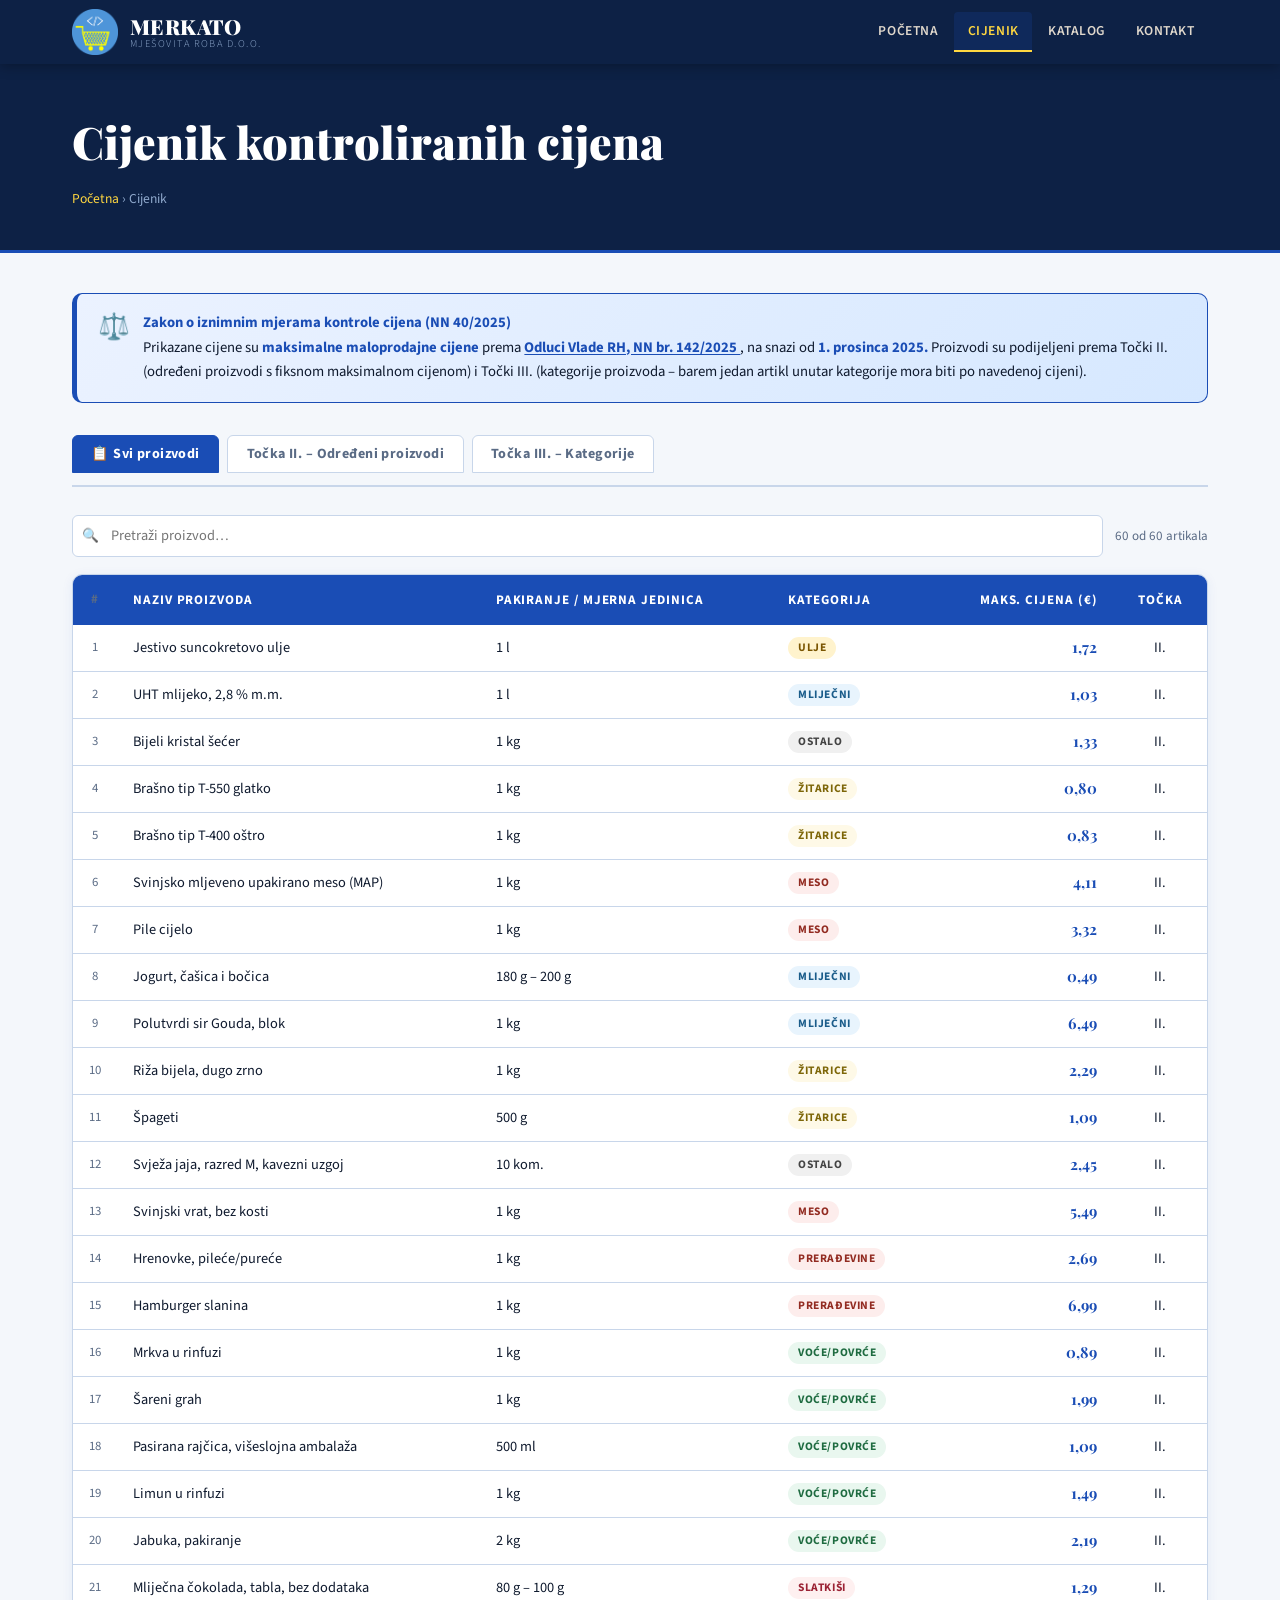
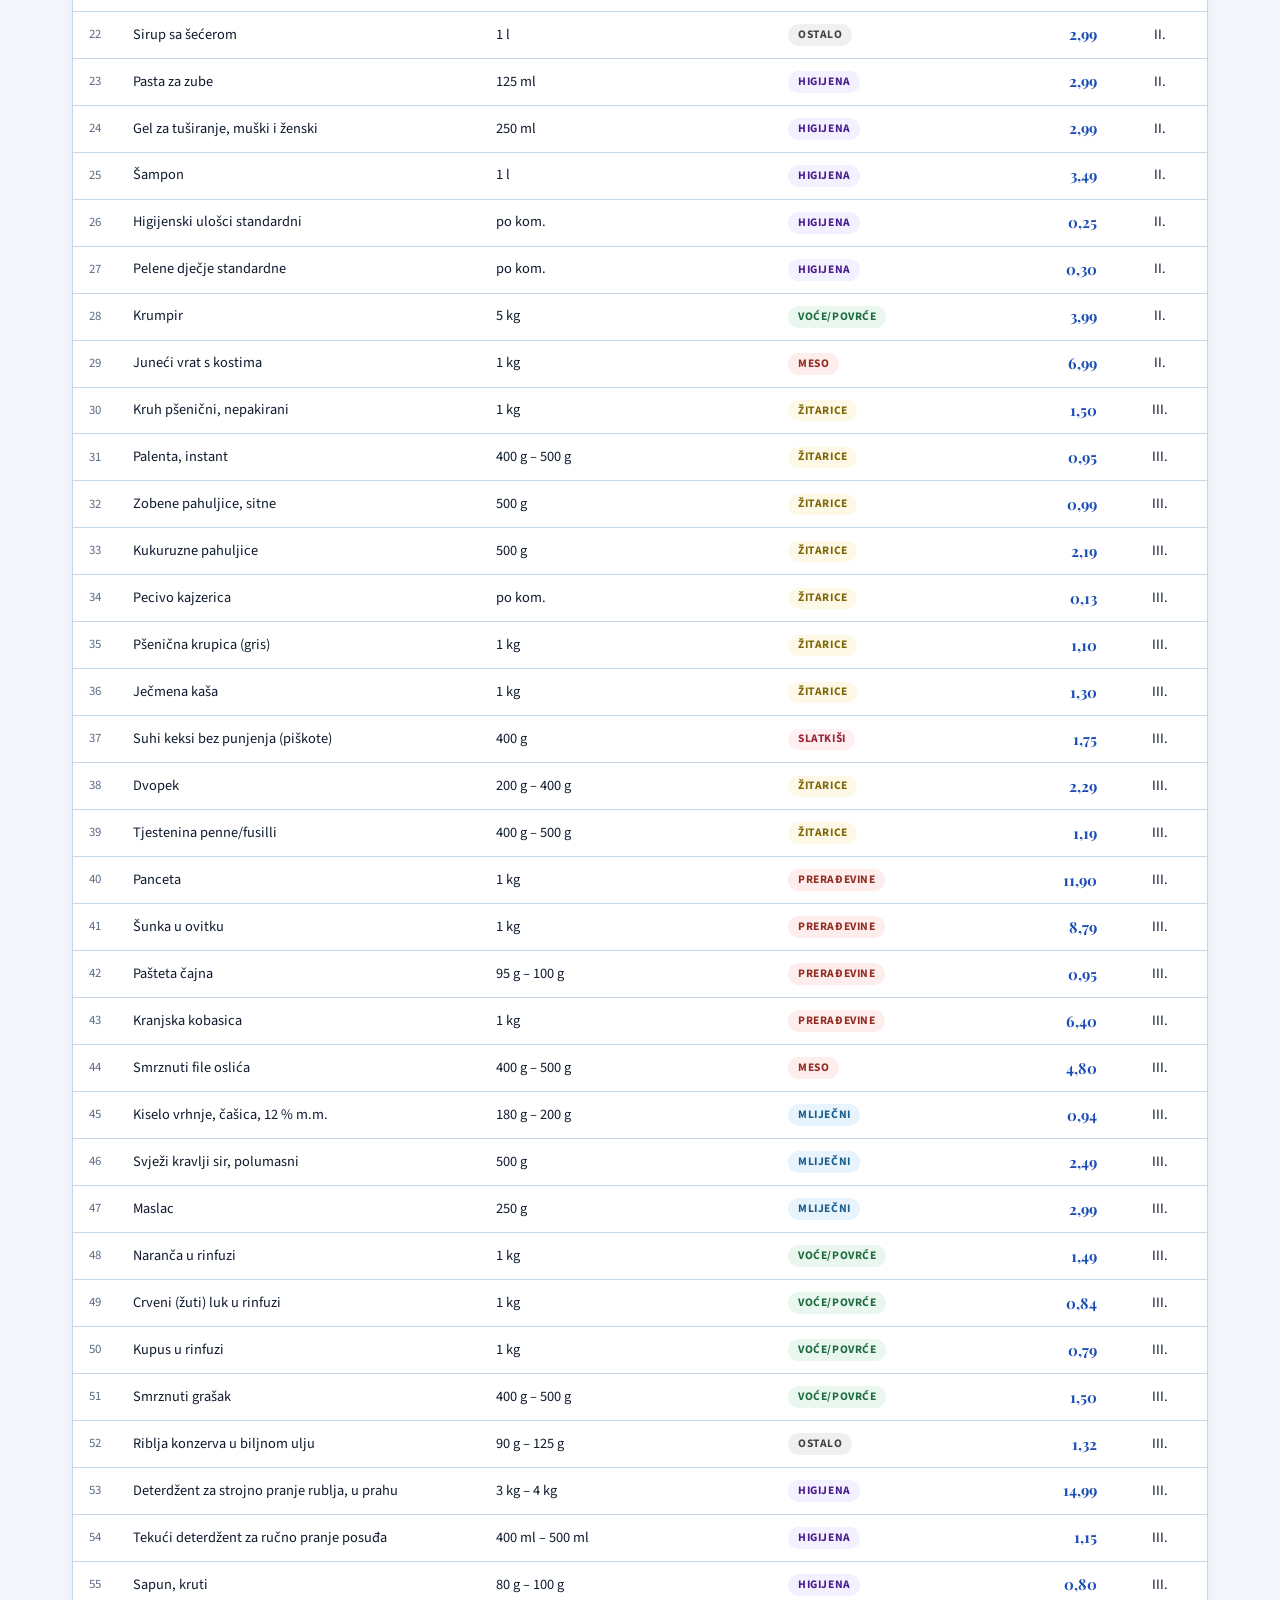
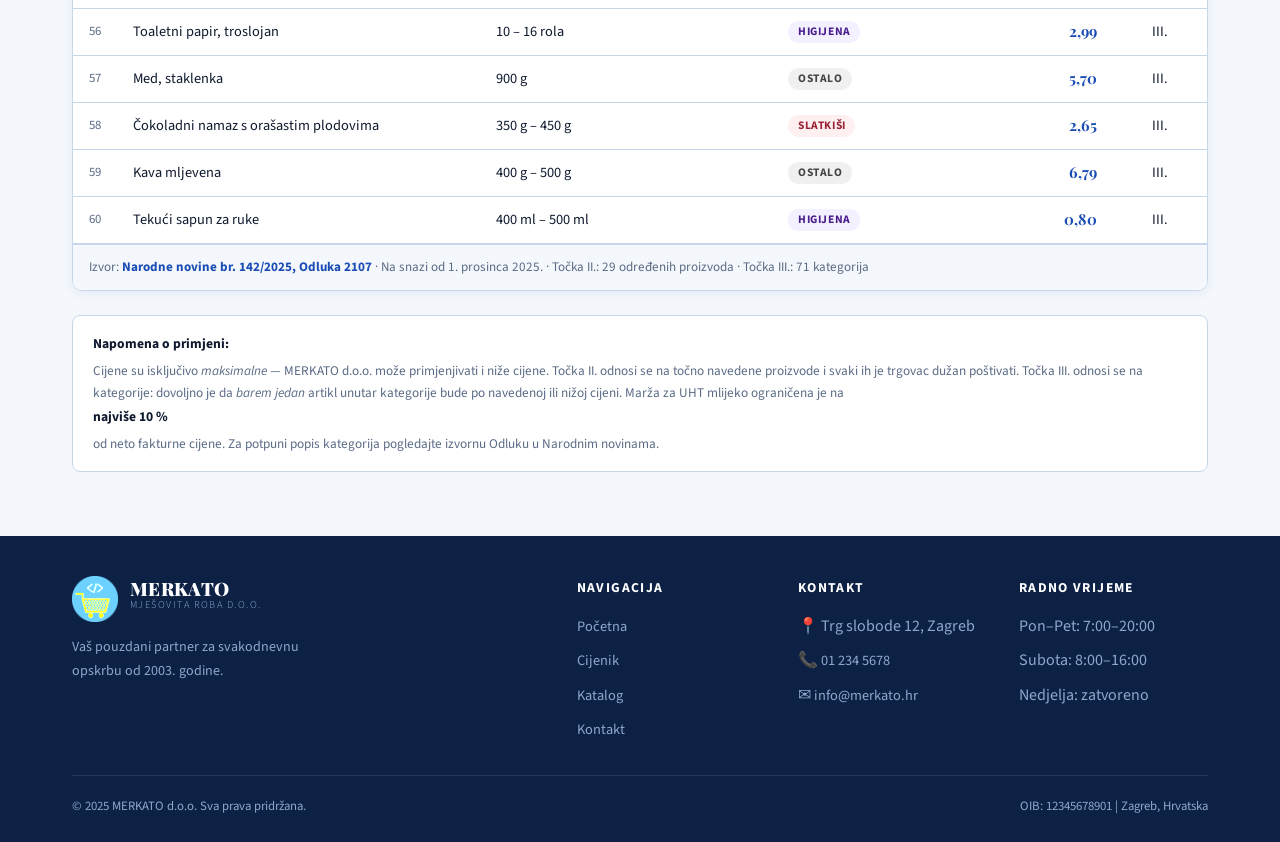
==== pages/cijenik.html @ 2b35841b "Add files via upload" ====
<!DOCTYPE html>
<html lang="hr">
<head>
  <meta charset="UTF-8">
  <meta name="viewport" content="width=device-width, initial-scale=1.0">
  <meta name="description" content="MERKATO d.o.o. – Cijenik proizvoda s ograničenim cijenama prema Odluci Vlade RH (NN 142/2025). Maksimalne maloprodajne cijene na snazi od 1. prosinca 2025.">
  <title>Cijenik | MERKATO d.o.o.</title>
  <link rel="stylesheet" href="../css/style.css">
  <style>
    /* ---- Cijenik-specific styles ---- */
    .cijenik-section { padding: 2.5rem 0 4rem; }

    /* Info banner */
    .law-notice {
      background: linear-gradient(135deg, #EBF2FF 0%, #D6E8FF 100%);
      border: 1.5px solid var(--clr-primary);
      border-left: 5px solid var(--clr-primary);
      border-radius: 10px;
      padding: 1.1rem 1.3rem;
      margin-bottom: 2rem;
      display: flex;
      gap: .85rem;
      align-items: flex-start;
    }
    .law-notice__icon { font-size: 1.6rem; flex-shrink: 0; line-height: 1.3; }
    .law-notice__text { font-size: .92rem; color: var(--clr-text); line-height: 1.65; }
    .law-notice__text strong { color: var(--clr-primary); }
    .law-notice__text a {
      color: var(--clr-primary);
      font-weight: 700;
      text-decoration: underline;
      text-underline-offset: 2px;
    }

    /* Tabs */
    .tab-bar {
      display: flex;
      gap: .5rem;
      flex-wrap: wrap;
      margin-bottom: 1.75rem;
      border-bottom: 2px solid var(--clr-border);
      padding-bottom: .75rem;
    }
    .tab-btn {
      padding: .5rem 1.15rem;
      border: 1.5px solid var(--clr-border);
      border-radius: 6px 6px 0 0;
      background: var(--clr-bg-alt);
      color: var(--clr-muted);
      font-family: var(--ff-body);
      font-size: .88rem;
      font-weight: 700;
      cursor: pointer;
      letter-spacing: .03em;
      transition: background .2s, color .2s, border-color .2s;
    }
    .tab-btn:hover { color: var(--clr-primary); border-color: var(--clr-primary); }
    .tab-btn.active {
      background: var(--clr-primary);
      color: #fff;
      border-color: var(--clr-primary);
    }

    .tab-panel { display: none; }
    .tab-panel.active { display: block; }

    /* Search */
    .table-toolbar {
      display: flex;
      flex-wrap: wrap;
      gap: .75rem;
      align-items: center;
      margin-bottom: 1.1rem;
    }
    .search-wrap {
      position: relative;
      flex: 1;
      min-width: 180px;
    }
    .search-wrap input {
      width: 100%;
      padding: .6rem 1rem .6rem 2.4rem;
      border: 1.5px solid var(--clr-border);
      border-radius: 6px;
      font-family: var(--ff-body);
      font-size: .9rem;
      background: var(--clr-bg-alt);
      color: var(--clr-text);
      outline: none;
      transition: border-color .2s, box-shadow .2s;
    }
    .search-wrap input:focus {
      border-color: var(--clr-primary);
      box-shadow: 0 0 0 3px rgba(26,77,181,.12);
    }
    .search-wrap::before {
      content: '🔍';
      position: absolute;
      left: .65rem;
      top: 50%;
      transform: translateY(-50%);
      font-size: .85rem;
      pointer-events: none;
    }
    .row-count {
      font-size: .82rem;
      color: var(--clr-muted);
      white-space: nowrap;
    }

    /* Table wrapper for horizontal scroll on mobile */
    .table-wrap {
      overflow-x: auto;
      border-radius: 10px;
      border: 1.5px solid var(--clr-border);
      box-shadow: 0 2px 12px rgba(26,77,181,.07);
    }

    table {
      width: 100%;
      border-collapse: collapse;
      font-size: .9rem;
      min-width: 520px;
      background: var(--clr-bg-alt);
    }

    thead {
      background: var(--clr-primary);
      color: #fff;
      position: sticky;
      top: 0;
      z-index: 2;
    }
    thead th {
      padding: .85rem 1rem;
      text-align: left;
      font-weight: 700;
      font-size: .82rem;
      letter-spacing: .07em;
      text-transform: uppercase;
      white-space: nowrap;
    }
    thead th.center { text-align: center; }
    thead th.right  { text-align: right; }

    tbody tr {
      border-bottom: 1px solid var(--clr-border);
      transition: background .15s;
    }
    tbody tr:last-child { border-bottom: none; }
    tbody tr:hover { background: #EBF2FF; }
    tbody tr.hidden { display: none; }

    tbody td {
      padding: .75rem 1rem;
      vertical-align: middle;
      line-height: 1.4;
    }
    tbody td.center { text-align: center; }
    tbody td.right  { text-align: right; font-weight: 700; color: var(--clr-primary); font-size: .95rem; }

    .row-num {
      color: var(--clr-muted);
      font-size: .8rem;
      text-align: center;
      width: 36px;
    }

    .cat-badge {
      display: inline-block;
      padding: .18rem .6rem;
      border-radius: 20px;
      font-size: .72rem;
      font-weight: 700;
      text-transform: uppercase;
      letter-spacing: .05em;
      white-space: nowrap;
    }
    .cat-ulje       { background: #FFF3CD; color: #7A5500; }
    .cat-mlijeko    { background: #E8F4FD; color: #1A5C8A; }
    .cat-meso       { background: #FDEDEC; color: #922B21; }
    .cat-voce-povrce{ background: #E9F7EF; color: #1E6B40; }
    .cat-zitarice   { background: #FEF9E7; color: #7D6608; }
    .cat-higijena   { background: #F3F0FF; color: #4A1D8C; }
    .cat-mlijecni   { background: #E8F4FD; color: #1A5C8A; }
    .cat-prerađevine{ background: #FDEDEC; color: #922B21; }
    .cat-slatkisi   { background: #FEF0F0; color: #9B2335; }
    .cat-ostalo     { background: #F0F0F0; color: #444; }

    .price-cell { font-family: var(--ff-display); }

    tfoot td {
      padding: .7rem 1rem;
      font-size: .82rem;
      color: var(--clr-muted);
      background: #F4F7FB;
      border-top: 2px solid var(--clr-border);
    }

    /* Legend */
    .legend-box {
      margin-top: 1.5rem;
      padding: 1rem 1.25rem;
      background: var(--clr-bg-alt);
      border: 1px solid var(--clr-border);
      border-radius: 8px;
      font-size: .83rem;
      color: var(--clr-muted);
      line-height: 1.7;
    }
    .legend-box strong { color: var(--clr-text); display: block; margin-bottom: .3rem; font-size: .85rem; }

    .no-results {
      text-align: center;
      padding: 2.5rem 1rem;
      color: var(--clr-muted);
      font-size: .95rem;
      display: none;
    }
    .no-results span { display: block; font-size: 2rem; margin-bottom: .5rem; }
  </style>
</head>
<body>

  <!-- ======= HEADER ======= -->
  <header class="site-header">
    <div class="container header-inner">
      <a href="../index.html" class="brand">
        <img src="../images/logo.png" alt="MERKATO logo" class="brand__logo">
        <span class="brand__name">
          MERKATO
          <small>Mješovita roba d.o.o.</small>
        </span>
      </a>
      <button class="nav-toggle" id="navToggle" aria-label="Otvori navigaciju" aria-expanded="false" aria-controls="mainNav">
        <span></span><span></span><span></span>
      </button>
      <nav class="site-nav" id="mainNav" role="navigation" aria-label="Glavna navigacija">
        <ul class="nav-list">
          <li><a href="../index.html">Početna</a></li>
          <li><a href="cijenik.html" class="active" aria-current="page">Cijenik</a></li>
          <li><a href="katalog.html">Katalog</a></li>
          <li><a href="kontakt.html">Kontakt</a></li>
        </ul>
      </nav>
    </div>
  </header>

  <main>

    <!-- ======= PAGE BANNER ======= -->
    <div class="page-banner">
      <div class="container">
        <h1 class="page-banner__title">Cijenik kontroliranih cijena</h1>
        <p class="page-banner__breadcrumb">
          <a href="../index.html">Početna</a> &rsaquo; Cijenik
        </p>
      </div>
    </div>

    <!-- ======= CIJENIK ======= -->
    <section class="cijenik-section">
      <div class="container">

        <!-- Pravna napomena -->
        <div class="law-notice" role="note">
          <span class="law-notice__icon">⚖️</span>
          <div class="law-notice__text">
            <strong>Zakon o iznimnim mjerama kontrole cijena (NN 40/2025)</strong><br>
            Prikazane cijene su <strong>maksimalne maloprodajne cijene</strong> prema
            <a href="https://narodne-novine.nn.hr/eli/sluzbeni/2025/142/2107" target="_blank" rel="noopener">
              Odluci Vlade RH, NN br. 142/2025
            </a>, na snazi od <strong>1. prosinca 2025.</strong>
            Proizvodi su podijeljeni prema Točki II. (određeni proizvodi s fiksnom maksimalnom cijenom)
            i Točki III. (kategorije proizvoda – barem jedan artikl unutar kategorije mora biti po navedenoj cijeni).
          </div>
        </div>

        <!-- Tabovi -->
        <div class="tab-bar" role="tablist">
          <button class="tab-btn active" role="tab" aria-selected="true"  aria-controls="panel-all"  data-tab="all">📋 Svi proizvodi</button>
          <button class="tab-btn"        role="tab" aria-selected="false" aria-controls="panel-toc2" data-tab="toc2">Točka II. – Određeni proizvodi</button>
          <button class="tab-btn"        role="tab" aria-selected="false" aria-controls="panel-toc3" data-tab="toc3">Točka III. – Kategorije</button>
        </div>

        <!-- Panel: Svi -->
        <div class="tab-panel active" id="panel-all" role="tabpanel">
          <div class="table-toolbar">
            <div class="search-wrap">
              <input type="search" id="searchAll" placeholder="Pretraži proizvod…" aria-label="Pretraži sve proizvode">
            </div>
            <span class="row-count" id="countAll"></span>
          </div>
          <div class="table-wrap">
            <table id="tableAll">
              <thead>
                <tr>
                  <th class="row-num">#</th>
                  <th>Naziv proizvoda</th>
                  <th>Pakiranje / mjerna jedinica</th>
                  <th>Kategorija</th>
                  <th class="right">Maks. cijena (€)</th>
                  <th class="center">Točka</th>
                </tr>
              </thead>
              <tbody>
                <!-- ===== TOČKA II ===== -->
                <tr>
                  <td class="row-num">1</td>
                  <td>Jestivo suncokretovo ulje</td>
                  <td>1 l</td>
                  <td><span class="cat-badge cat-ulje">Ulje</span></td>
                  <td class="right price-cell">1,72</td>
                  <td class="center">II.</td>
                </tr>
                <tr>
                  <td class="row-num">2</td>
                  <td>UHT mlijeko, 2,8 % m.m.</td>
                  <td>1 l</td>
                  <td><span class="cat-badge cat-mlijeko">Mliječni</span></td>
                  <td class="right price-cell">1,03</td>
                  <td class="center">II.</td>
                </tr>
                <tr>
                  <td class="row-num">3</td>
                  <td>Bijeli kristal šećer</td>
                  <td>1 kg</td>
                  <td><span class="cat-badge cat-ostalo">Ostalo</span></td>
                  <td class="right price-cell">1,33</td>
                  <td class="center">II.</td>
                </tr>
                <tr>
                  <td class="row-num">4</td>
                  <td>Brašno tip T-550 glatko</td>
                  <td>1 kg</td>
                  <td><span class="cat-badge cat-zitarice">Žitarice</span></td>
                  <td class="right price-cell">0,80</td>
                  <td class="center">II.</td>
                </tr>
                <tr>
                  <td class="row-num">5</td>
                  <td>Brašno tip T-400 oštro</td>
                  <td>1 kg</td>
                  <td><span class="cat-badge cat-zitarice">Žitarice</span></td>
                  <td class="right price-cell">0,83</td>
                  <td class="center">II.</td>
                </tr>
                <tr>
                  <td class="row-num">6</td>
                  <td>Svinjsko mljeveno upakirano meso (MAP)</td>
                  <td>1 kg</td>
                  <td><span class="cat-badge cat-meso">Meso</span></td>
                  <td class="right price-cell">4,11</td>
                  <td class="center">II.</td>
                </tr>
                <tr>
                  <td class="row-num">7</td>
                  <td>Pile cijelo</td>
                  <td>1 kg</td>
                  <td><span class="cat-badge cat-meso">Meso</span></td>
                  <td class="right price-cell">3,32</td>
                  <td class="center">II.</td>
                </tr>
                <tr>
                  <td class="row-num">8</td>
                  <td>Jogurt, čašica i bočica</td>
                  <td>180 g – 200 g</td>
                  <td><span class="cat-badge cat-mlijeko">Mliječni</span></td>
                  <td class="right price-cell">0,49</td>
                  <td class="center">II.</td>
                </tr>
                <tr>
                  <td class="row-num">9</td>
                  <td>Polutvrdi sir Gouda, blok</td>
                  <td>1 kg</td>
                  <td><span class="cat-badge cat-mlijeko">Mliječni</span></td>
                  <td class="right price-cell">6,49</td>
                  <td class="center">II.</td>
                </tr>
                <tr>
                  <td class="row-num">10</td>
                  <td>Riža bijela, dugo zrno</td>
                  <td>1 kg</td>
                  <td><span class="cat-badge cat-zitarice">Žitarice</span></td>
                  <td class="right price-cell">2,29</td>
                  <td class="center">II.</td>
                </tr>
                <tr>
                  <td class="row-num">11</td>
                  <td>Špageti</td>
                  <td>500 g</td>
                  <td><span class="cat-badge cat-zitarice">Žitarice</span></td>
                  <td class="right price-cell">1,09</td>
                  <td class="center">II.</td>
                </tr>
                <tr>
                  <td class="row-num">12</td>
                  <td>Svježa jaja, razred M, kavezni uzgoj</td>
                  <td>10 kom.</td>
                  <td><span class="cat-badge cat-ostalo">Ostalo</span></td>
                  <td class="right price-cell">2,45</td>
                  <td class="center">II.</td>
                </tr>
                <tr>
                  <td class="row-num">13</td>
                  <td>Svinjski vrat, bez kosti</td>
                  <td>1 kg</td>
                  <td><span class="cat-badge cat-meso">Meso</span></td>
                  <td class="right price-cell">5,49</td>
                  <td class="center">II.</td>
                </tr>
                <tr>
                  <td class="row-num">14</td>
                  <td>Hrenovke, pileće/pureće</td>
                  <td>1 kg</td>
                  <td><span class="cat-badge cat-prerađevine">Prerađevine</span></td>
                  <td class="right price-cell">2,69</td>
                  <td class="center">II.</td>
                </tr>
                <tr>
                  <td class="row-num">15</td>
                  <td>Hamburger slanina</td>
                  <td>1 kg</td>
                  <td><span class="cat-badge cat-prerađevine">Prerađevine</span></td>
                  <td class="right price-cell">6,99</td>
                  <td class="center">II.</td>
                </tr>
                <tr>
                  <td class="row-num">16</td>
                  <td>Mrkva u rinfuzi</td>
                  <td>1 kg</td>
                  <td><span class="cat-badge cat-voce-povrce">Voće/Povrće</span></td>
                  <td class="right price-cell">0,89</td>
                  <td class="center">II.</td>
                </tr>
                <tr>
                  <td class="row-num">17</td>
                  <td>Šareni grah</td>
                  <td>1 kg</td>
                  <td><span class="cat-badge cat-voce-povrce">Voće/Povrće</span></td>
                  <td class="right price-cell">1,99</td>
                  <td class="center">II.</td>
                </tr>
                <tr>
                  <td class="row-num">18</td>
                  <td>Pasirana rajčica, višeslojna ambalaža</td>
                  <td>500 ml</td>
                  <td><span class="cat-badge cat-voce-povrce">Voće/Povrće</span></td>
                  <td class="right price-cell">1,09</td>
                  <td class="center">II.</td>
                </tr>
                <tr>
                  <td class="row-num">19</td>
                  <td>Limun u rinfuzi</td>
                  <td>1 kg</td>
                  <td><span class="cat-badge cat-voce-povrce">Voće/Povrće</span></td>
                  <td class="right price-cell">1,49</td>
                  <td class="center">II.</td>
                </tr>
                <tr>
                  <td class="row-num">20</td>
                  <td>Jabuka, pakiranje</td>
                  <td>2 kg</td>
                  <td><span class="cat-badge cat-voce-povrce">Voće/Povrće</span></td>
                  <td class="right price-cell">2,19</td>
                  <td class="center">II.</td>
                </tr>
                <tr>
                  <td class="row-num">21</td>
                  <td>Mliječna čokolada, tabla, bez dodataka</td>
                  <td>80 g – 100 g</td>
                  <td><span class="cat-badge cat-slatkisi">Slatkiši</span></td>
                  <td class="right price-cell">1,29</td>
                  <td class="center">II.</td>
                </tr>
                <tr>
                  <td class="row-num">22</td>
                  <td>Sirup sa šećerom</td>
                  <td>1 l</td>
                  <td><span class="cat-badge cat-ostalo">Ostalo</span></td>
                  <td class="right price-cell">2,99</td>
                  <td class="center">II.</td>
                </tr>
                <tr>
                  <td class="row-num">23</td>
                  <td>Pasta za zube</td>
                  <td>125 ml</td>
                  <td><span class="cat-badge cat-higijena">Higijena</span></td>
                  <td class="right price-cell">2,99</td>
                  <td class="center">II.</td>
                </tr>
                <tr>
                  <td class="row-num">24</td>
                  <td>Gel za tuširanje, muški i ženski</td>
                  <td>250 ml</td>
                  <td><span class="cat-badge cat-higijena">Higijena</span></td>
                  <td class="right price-cell">2,99</td>
                  <td class="center">II.</td>
                </tr>
                <tr>
                  <td class="row-num">25</td>
                  <td>Šampon</td>
                  <td>1 l</td>
                  <td><span class="cat-badge cat-higijena">Higijena</span></td>
                  <td class="right price-cell">3,49</td>
                  <td class="center">II.</td>
                </tr>
                <tr>
                  <td class="row-num">26</td>
                  <td>Higijenski ulošci standardni</td>
                  <td>po kom.</td>
                  <td><span class="cat-badge cat-higijena">Higijena</span></td>
                  <td class="right price-cell">0,25</td>
                  <td class="center">II.</td>
                </tr>
                <tr>
                  <td class="row-num">27</td>
                  <td>Pelene dječje standardne</td>
                  <td>po kom.</td>
                  <td><span class="cat-badge cat-higijena">Higijena</span></td>
                  <td class="right price-cell">0,30</td>
                  <td class="center">II.</td>
                </tr>
                <tr>
                  <td class="row-num">28</td>
                  <td>Krumpir</td>
                  <td>5 kg</td>
                  <td><span class="cat-badge cat-voce-povrce">Voće/Povrće</span></td>
                  <td class="right price-cell">3,99</td>
                  <td class="center">II.</td>
                </tr>
                <tr>
                  <td class="row-num">29</td>
                  <td>Juneći vrat s kostima</td>
                  <td>1 kg</td>
                  <td><span class="cat-badge cat-meso">Meso</span></td>
                  <td class="right price-cell">6,99</td>
                  <td class="center">II.</td>
                </tr>
                <!-- ===== TOČKA III ===== -->
                <tr>
                  <td class="row-num">30</td>
                  <td>Kruh pšenični, nepakirani</td>
                  <td>1 kg</td>
                  <td><span class="cat-badge cat-zitarice">Žitarice</span></td>
                  <td class="right price-cell">1,50</td>
                  <td class="center">III.</td>
                </tr>
                <tr>
                  <td class="row-num">31</td>
                  <td>Palenta, instant</td>
                  <td>400 g – 500 g</td>
                  <td><span class="cat-badge cat-zitarice">Žitarice</span></td>
                  <td class="right price-cell">0,95</td>
                  <td class="center">III.</td>
                </tr>
                <tr>
                  <td class="row-num">32</td>
                  <td>Zobene pahuljice, sitne</td>
                  <td>500 g</td>
                  <td><span class="cat-badge cat-zitarice">Žitarice</span></td>
                  <td class="right price-cell">0,99</td>
                  <td class="center">III.</td>
                </tr>
                <tr>
                  <td class="row-num">33</td>
                  <td>Kukuruzne pahuljice</td>
                  <td>500 g</td>
                  <td><span class="cat-badge cat-zitarice">Žitarice</span></td>
                  <td class="right price-cell">2,19</td>
                  <td class="center">III.</td>
                </tr>
                <tr>
                  <td class="row-num">34</td>
                  <td>Pecivo kajzerica</td>
                  <td>po kom.</td>
                  <td><span class="cat-badge cat-zitarice">Žitarice</span></td>
                  <td class="right price-cell">0,13</td>
                  <td class="center">III.</td>
                </tr>
                <tr>
                  <td class="row-num">35</td>
                  <td>Pšenična krupica (gris)</td>
                  <td>1 kg</td>
                  <td><span class="cat-badge cat-zitarice">Žitarice</span></td>
                  <td class="right price-cell">1,10</td>
                  <td class="center">III.</td>
                </tr>
                <tr>
                  <td class="row-num">36</td>
                  <td>Ječmena kaša</td>
                  <td>1 kg</td>
                  <td><span class="cat-badge cat-zitarice">Žitarice</span></td>
                  <td class="right price-cell">1,30</td>
                  <td class="center">III.</td>
                </tr>
                <tr>
                  <td class="row-num">37</td>
                  <td>Suhi keksi bez punjenja (piškote)</td>
                  <td>400 g</td>
                  <td><span class="cat-badge cat-slatkisi">Slatkiši</span></td>
                  <td class="right price-cell">1,75</td>
                  <td class="center">III.</td>
                </tr>
                <tr>
                  <td class="row-num">38</td>
                  <td>Dvopek</td>
                  <td>200 g – 400 g</td>
                  <td><span class="cat-badge cat-zitarice">Žitarice</span></td>
                  <td class="right price-cell">2,29</td>
                  <td class="center">III.</td>
                </tr>
                <tr>
                  <td class="row-num">39</td>
                  <td>Tjestenina penne/fusilli</td>
                  <td>400 g – 500 g</td>
                  <td><span class="cat-badge cat-zitarice">Žitarice</span></td>
                  <td class="right price-cell">1,19</td>
                  <td class="center">III.</td>
                </tr>
                <tr>
                  <td class="row-num">40</td>
                  <td>Panceta</td>
                  <td>1 kg</td>
                  <td><span class="cat-badge cat-prerađevine">Prerađevine</span></td>
                  <td class="right price-cell">11,90</td>
                  <td class="center">III.</td>
                </tr>
                <tr>
                  <td class="row-num">41</td>
                  <td>Šunka u ovitku</td>
                  <td>1 kg</td>
                  <td><span class="cat-badge cat-prerađevine">Prerađevine</span></td>
                  <td class="right price-cell">8,79</td>
                  <td class="center">III.</td>
                </tr>
                <tr>
                  <td class="row-num">42</td>
                  <td>Pašteta čajna</td>
                  <td>95 g – 100 g</td>
                  <td><span class="cat-badge cat-prerađevine">Prerađevine</span></td>
                  <td class="right price-cell">0,95</td>
                  <td class="center">III.</td>
                </tr>
                <tr>
                  <td class="row-num">43</td>
                  <td>Kranjska kobasica</td>
                  <td>1 kg</td>
                  <td><span class="cat-badge cat-prerađevine">Prerađevine</span></td>
                  <td class="right price-cell">6,40</td>
                  <td class="center">III.</td>
                </tr>
                <tr>
                  <td class="row-num">44</td>
                  <td>Smrznuti file oslića</td>
                  <td>400 g – 500 g</td>
                  <td><span class="cat-badge cat-meso">Meso</span></td>
                  <td class="right price-cell">4,80</td>
                  <td class="center">III.</td>
                </tr>
                <tr>
                  <td class="row-num">45</td>
                  <td>Kiselo vrhnje, čašica, 12 % m.m.</td>
                  <td>180 g – 200 g</td>
                  <td><span class="cat-badge cat-mlijeko">Mliječni</span></td>
                  <td class="right price-cell">0,94</td>
                  <td class="center">III.</td>
                </tr>
                <tr>
                  <td class="row-num">46</td>
                  <td>Svježi kravlji sir, polumasni</td>
                  <td>500 g</td>
                  <td><span class="cat-badge cat-mlijeko">Mliječni</span></td>
                  <td class="right price-cell">2,49</td>
                  <td class="center">III.</td>
                </tr>
                <tr>
                  <td class="row-num">47</td>
                  <td>Maslac</td>
                  <td>250 g</td>
                  <td><span class="cat-badge cat-mlijeko">Mliječni</span></td>
                  <td class="right price-cell">2,99</td>
                  <td class="center">III.</td>
                </tr>
                <tr>
                  <td class="row-num">48</td>
                  <td>Naranča u rinfuzi</td>
                  <td>1 kg</td>
                  <td><span class="cat-badge cat-voce-povrce">Voće/Povrće</span></td>
                  <td class="right price-cell">1,49</td>
                  <td class="center">III.</td>
                </tr>
                <tr>
                  <td class="row-num">49</td>
                  <td>Crveni (žuti) luk u rinfuzi</td>
                  <td>1 kg</td>
                  <td><span class="cat-badge cat-voce-povrce">Voće/Povrće</span></td>
                  <td class="right price-cell">0,84</td>
                  <td class="center">III.</td>
                </tr>
                <tr>
                  <td class="row-num">50</td>
                  <td>Kupus u rinfuzi</td>
                  <td>1 kg</td>
                  <td><span class="cat-badge cat-voce-povrce">Voće/Povrće</span></td>
                  <td class="right price-cell">0,79</td>
                  <td class="center">III.</td>
                </tr>
                <tr>
                  <td class="row-num">51</td>
                  <td>Smrznuti grašak</td>
                  <td>400 g – 500 g</td>
                  <td><span class="cat-badge cat-voce-povrce">Voće/Povrće</span></td>
                  <td class="right price-cell">1,50</td>
                  <td class="center">III.</td>
                </tr>
                <tr>
                  <td class="row-num">52</td>
                  <td>Riblja konzerva u biljnom ulju</td>
                  <td>90 g – 125 g</td>
                  <td><span class="cat-badge cat-ostalo">Ostalo</span></td>
                  <td class="right price-cell">1,32</td>
                  <td class="center">III.</td>
                </tr>
                <tr>
                  <td class="row-num">53</td>
                  <td>Deterdžent za strojno pranje rublja, u prahu</td>
                  <td>3 kg – 4 kg</td>
                  <td><span class="cat-badge cat-higijena">Higijena</span></td>
                  <td class="right price-cell">14,99</td>
                  <td class="center">III.</td>
                </tr>
                <tr>
                  <td class="row-num">54</td>
                  <td>Tekući deterdžent za ručno pranje posuđa</td>
                  <td>400 ml – 500 ml</td>
                  <td><span class="cat-badge cat-higijena">Higijena</span></td>
                  <td class="right price-cell">1,15</td>
                  <td class="center">III.</td>
                </tr>
                <tr>
                  <td class="row-num">55</td>
                  <td>Sapun, kruti</td>
                  <td>80 g – 100 g</td>
                  <td><span class="cat-badge cat-higijena">Higijena</span></td>
                  <td class="right price-cell">0,80</td>
                  <td class="center">III.</td>
                </tr>
                <tr>
                  <td class="row-num">56</td>
                  <td>Toaletni papir, troslojan</td>
                  <td>10 – 16 rola</td>
                  <td><span class="cat-badge cat-higijena">Higijena</span></td>
                  <td class="right price-cell">2,99</td>
                  <td class="center">III.</td>
                </tr>
                <tr>
                  <td class="row-num">57</td>
                  <td>Med, staklenka</td>
                  <td>900 g</td>
                  <td><span class="cat-badge cat-ostalo">Ostalo</span></td>
                  <td class="right price-cell">5,70</td>
                  <td class="center">III.</td>
                </tr>
                <tr>
                  <td class="row-num">58</td>
                  <td>Čokoladni namaz s orašastim plodovima</td>
                  <td>350 g – 450 g</td>
                  <td><span class="cat-badge cat-slatkisi">Slatkiši</span></td>
                  <td class="right price-cell">2,65</td>
                  <td class="center">III.</td>
                </tr>
                <tr>
                  <td class="row-num">59</td>
                  <td>Kava mljevena</td>
                  <td>400 g – 500 g</td>
                  <td><span class="cat-badge cat-ostalo">Ostalo</span></td>
                  <td class="right price-cell">6,79</td>
                  <td class="center">III.</td>
                </tr>
                <tr>
                  <td class="row-num">60</td>
                  <td>Tekući sapun za ruke</td>
                  <td>400 ml – 500 ml</td>
                  <td><span class="cat-badge cat-higijena">Higijena</span></td>
                  <td class="right price-cell">0,80</td>
                  <td class="center">III.</td>
                </tr>
              </tbody>
              <tfoot>
                <tr>
                  <td colspan="6">
                    Izvor: <a href="https://narodne-novine.nn.hr/eli/sluzbeni/2025/142/2107" target="_blank" rel="noopener" style="color:var(--clr-primary);font-weight:700;">Narodne novine br. 142/2025, Odluka 2107</a> · Na snazi od 1. prosinca 2025. · Točka II.: 29 određenih proizvoda · Točka III.: 71 kategorija
                  </td>
                </tr>
              </tfoot>
            </table>
          </div>
          <p class="no-results" id="noResultsAll"><span>🔍</span>Nema rezultata za uneseni pojam.</p>
        </div>

        <!-- Panel: Točka II -->
        <div class="tab-panel" id="panel-toc2" role="tabpanel">
          <p style="font-size:.9rem;color:var(--clr-muted);margin-bottom:1.25rem;">
            <strong>Točka II.</strong> — određeni proizvodi s fiksnom maksimalnom maloprodajnom cijenom. Svaki trgovac dužan je primjenjivati navedene cijene.
          </p>
          <div class="table-wrap">
            <table>
              <thead>
                <tr>
                  <th class="row-num">#</th>
                  <th>Naziv proizvoda</th>
                  <th>Pakiranje / mj. jedinica</th>
                  <th>Kategorija</th>
                  <th class="right">Maks. cijena (€)</th>
                </tr>
              </thead>
              <tbody>
                <tr><td class="row-num">1</td><td>Jestivo suncokretovo ulje</td><td>1 l</td><td><span class="cat-badge cat-ulje">Ulje</span></td><td class="right price-cell">1,72</td></tr>
                <tr><td class="row-num">2</td><td>UHT mlijeko, 2,8 % m.m.</td><td>1 l</td><td><span class="cat-badge cat-mlijeko">Mliječni</span></td><td class="right price-cell">1,03</td></tr>
                <tr><td class="row-num">3</td><td>Bijeli kristal šećer</td><td>1 kg</td><td><span class="cat-badge cat-ostalo">Ostalo</span></td><td class="right price-cell">1,33</td></tr>
                <tr><td class="row-num">4</td><td>Brašno tip T-550 glatko</td><td>1 kg</td><td><span class="cat-badge cat-zitarice">Žitarice</span></td><td class="right price-cell">0,80</td></tr>
                <tr><td class="row-num">5</td><td>Brašno tip T-400 oštro</td><td>1 kg</td><td><span class="cat-badge cat-zitarice">Žitarice</span></td><td class="right price-cell">0,83</td></tr>
                <tr><td class="row-num">6</td><td>Svinjsko mljeveno upakirano meso (MAP)</td><td>1 kg</td><td><span class="cat-badge cat-meso">Meso</span></td><td class="right price-cell">4,11</td></tr>
                <tr><td class="row-num">7</td><td>Pile cijelo</td><td>1 kg</td><td><span class="cat-badge cat-meso">Meso</span></td><td class="right price-cell">3,32</td></tr>
                <tr><td class="row-num">8</td><td>Jogurt, čašica i bočica</td><td>180 g – 200 g</td><td><span class="cat-badge cat-mlijeko">Mliječni</span></td><td class="right price-cell">0,49</td></tr>
                <tr><td class="row-num">9</td><td>Polutvrdi sir Gouda, blok</td><td>1 kg</td><td><span class="cat-badge cat-mlijeko">Mliječni</span></td><td class="right price-cell">6,49</td></tr>
                <tr><td class="row-num">10</td><td>Riža bijela, dugo zrno</td><td>1 kg</td><td><span class="cat-badge cat-zitarice">Žitarice</span></td><td class="right price-cell">2,29</td></tr>
                <tr><td class="row-num">11</td><td>Špageti</td><td>500 g</td><td><span class="cat-badge cat-zitarice">Žitarice</span></td><td class="right price-cell">1,09</td></tr>
                <tr><td class="row-num">12</td><td>Svježa jaja, razred M, kavezni uzgoj</td><td>10 kom.</td><td><span class="cat-badge cat-ostalo">Ostalo</span></td><td class="right price-cell">2,45</td></tr>
                <tr><td class="row-num">13</td><td>Svinjski vrat, bez kosti</td><td>1 kg</td><td><span class="cat-badge cat-meso">Meso</span></td><td class="right price-cell">5,49</td></tr>
                <tr><td class="row-num">14</td><td>Hrenovke, pileće/pureće</td><td>1 kg</td><td><span class="cat-badge cat-prerađevine">Prerađevine</span></td><td class="right price-cell">2,69</td></tr>
                <tr><td class="row-num">15</td><td>Hamburger slanina</td><td>1 kg</td><td><span class="cat-badge cat-prerađevine">Prerađevine</span></td><td class="right price-cell">6,99</td></tr>
                <tr><td class="row-num">16</td><td>Mrkva u rinfuzi</td><td>1 kg</td><td><span class="cat-badge cat-voce-povrce">Voće/Povrće</span></td><td class="right price-cell">0,89</td></tr>
                <tr><td class="row-num">17</td><td>Šareni grah</td><td>1 kg</td><td><span class="cat-badge cat-voce-povrce">Voće/Povrće</span></td><td class="right price-cell">1,99</td></tr>
                <tr><td class="row-num">18</td><td>Pasirana rajčica, višeslojna ambalaža</td><td>500 ml</td><td><span class="cat-badge cat-voce-povrce">Voće/Povrće</span></td><td class="right price-cell">1,09</td></tr>
                <tr><td class="row-num">19</td><td>Limun u rinfuzi</td><td>1 kg</td><td><span class="cat-badge cat-voce-povrce">Voće/Povrće</span></td><td class="right price-cell">1,49</td></tr>
                <tr><td class="row-num">20</td><td>Jabuka, pakiranje</td><td>2 kg</td><td><span class="cat-badge cat-voce-povrce">Voće/Povrće</span></td><td class="right price-cell">2,19</td></tr>
                <tr><td class="row-num">21</td><td>Mliječna čokolada, tabla, bez dodataka</td><td>80 g – 100 g</td><td><span class="cat-badge cat-slatkisi">Slatkiši</span></td><td class="right price-cell">1,29</td></tr>
                <tr><td class="row-num">22</td><td>Sirup sa šećerom</td><td>1 l</td><td><span class="cat-badge cat-ostalo">Ostalo</span></td><td class="right price-cell">2,99</td></tr>
                <tr><td class="row-num">23</td><td>Pasta za zube</td><td>125 ml</td><td><span class="cat-badge cat-higijena">Higijena</span></td><td class="right price-cell">2,99</td></tr>
                <tr><td class="row-num">24</td><td>Gel za tuširanje, muški i ženski</td><td>250 ml</td><td><span class="cat-badge cat-higijena">Higijena</span></td><td class="right price-cell">2,99</td></tr>
                <tr><td class="row-num">25</td><td>Šampon</td><td>1 l</td><td><span class="cat-badge cat-higijena">Higijena</span></td><td class="right price-cell">3,49</td></tr>
                <tr><td class="row-num">26</td><td>Higijenski ulošci standardni</td><td>po kom.</td><td><span class="cat-badge cat-higijena">Higijena</span></td><td class="right price-cell">0,25</td></tr>
                <tr><td class="row-num">27</td><td>Pelene dječje standardne</td><td>po kom.</td><td><span class="cat-badge cat-higijena">Higijena</span></td><td class="right price-cell">0,30</td></tr>
                <tr><td class="row-num">28</td><td>Krumpir</td><td>5 kg</td><td><span class="cat-badge cat-voce-povrce">Voće/Povrće</span></td><td class="right price-cell">3,99</td></tr>
                <tr><td class="row-num">29</td><td>Juneći vrat s kostima</td><td>1 kg</td><td><span class="cat-badge cat-meso">Meso</span></td><td class="right price-cell">6,99</td></tr>
              </tbody>
              <tfoot><tr><td colspan="5">Točka II. — 29 određenih proizvoda s fiksnom maksimalnom cijenom · NN 142/2025</td></tr></tfoot>
            </table>
          </div>
        </div>

        <!-- Panel: Točka III -->
        <div class="tab-panel" id="panel-toc3" role="tabpanel">
          <p style="font-size:.9rem;color:var(--clr-muted);margin-bottom:1.25rem;">
            <strong>Točka III.</strong> — kategorije proizvoda. Trgovac je dužan imati u asortimanu <em>barem jedan artikl</em> unutar svake kategorije po navedenoj cijeni.
          </p>
          <div class="table-wrap">
            <table>
              <thead>
                <tr>
                  <th class="row-num">#</th>
                  <th>Naziv kategorije / proizvoda</th>
                  <th>Pakiranje / mj. jedinica</th>
                  <th>Kategorija</th>
                  <th class="right">Maks. cijena (€)</th>
                </tr>
              </thead>
              <tbody>
                <tr><td class="row-num">1</td><td>Kruh pšenični, nepakirani</td><td>1 kg</td><td><span class="cat-badge cat-zitarice">Žitarice</span></td><td class="right price-cell">1,50</td></tr>
                <tr><td class="row-num">2</td><td>Palenta, instant</td><td>400 g – 500 g</td><td><span class="cat-badge cat-zitarice">Žitarice</span></td><td class="right price-cell">0,95</td></tr>
                <tr><td class="row-num">3</td><td>Zobene pahuljice, sitne</td><td>500 g</td><td><span class="cat-badge cat-zitarice">Žitarice</span></td><td class="right price-cell">0,99</td></tr>
                <tr><td class="row-num">4</td><td>Kukuruzne pahuljice</td><td>500 g</td><td><span class="cat-badge cat-zitarice">Žitarice</span></td><td class="right price-cell">2,19</td></tr>
                <tr><td class="row-num">5</td><td>Pecivo kajzerica</td><td>po kom.</td><td><span class="cat-badge cat-zitarice">Žitarice</span></td><td class="right price-cell">0,13</td></tr>
                <tr><td class="row-num">6</td><td>Pšenična krupica (gris)</td><td>1 kg</td><td><span class="cat-badge cat-zitarice">Žitarice</span></td><td class="right price-cell">1,10</td></tr>
                <tr><td class="row-num">7</td><td>Ječmena kaša</td><td>1 kg</td><td><span class="cat-badge cat-zitarice">Žitarice</span></td><td class="right price-cell">1,30</td></tr>
                <tr><td class="row-num">8</td><td>Suhi keksi bez punjenja (piškote)</td><td>400 g</td><td><span class="cat-badge cat-slatkisi">Slatkiši</span></td><td class="right price-cell">1,75</td></tr>
                <tr><td class="row-num">9</td><td>Dvopek</td><td>200 g – 400 g</td><td><span class="cat-badge cat-zitarice">Žitarice</span></td><td class="right price-cell">2,29</td></tr>
                <tr><td class="row-num">10</td><td>Tjestenina penne/fusilli</td><td>400 g – 500 g</td><td><span class="cat-badge cat-zitarice">Žitarice</span></td><td class="right price-cell">1,19</td></tr>
                <tr><td class="row-num">11</td><td>Panceta</td><td>1 kg</td><td><span class="cat-badge cat-prerađevine">Prerađevine</span></td><td class="right price-cell">11,90</td></tr>
                <tr><td class="row-num">12</td><td>Šunka u ovitku</td><td>1 kg</td><td><span class="cat-badge cat-prerađevine">Prerađevine</span></td><td class="right price-cell">8,79</td></tr>
                <tr><td class="row-num">13</td><td>Pašteta čajna</td><td>95 g – 100 g</td><td><span class="cat-badge cat-prerađevine">Prerađevine</span></td><td class="right price-cell">0,95</td></tr>
                <tr><td class="row-num">14</td><td>Kranjska kobasica</td><td>1 kg</td><td><span class="cat-badge cat-prerađevine">Prerađevine</span></td><td class="right price-cell">6,40</td></tr>
                <tr><td class="row-num">15</td><td>Smrznuti file oslića</td><td>400 g – 500 g</td><td><span class="cat-badge cat-meso">Meso</span></td><td class="right price-cell">4,80</td></tr>
                <tr><td class="row-num">16</td><td>Kiselo vrhnje, čašica, 12 % m.m.</td><td>180 g – 200 g</td><td><span class="cat-badge cat-mlijeko">Mliječni</span></td><td class="right price-cell">0,94</td></tr>
                <tr><td class="row-num">17</td><td>Svježi kravlji sir, polumasni</td><td>500 g</td><td><span class="cat-badge cat-mlijeko">Mliječni</span></td><td class="right price-cell">2,49</td></tr>
                <tr><td class="row-num">18</td><td>Maslac</td><td>250 g</td><td><span class="cat-badge cat-mlijeko">Mliječni</span></td><td class="right price-cell">2,99</td></tr>
                <tr><td class="row-num">19</td><td>Naranča u rinfuzi</td><td>1 kg</td><td><span class="cat-badge cat-voce-povrce">Voće/Povrće</span></td><td class="right price-cell">1,49</td></tr>
                <tr><td class="row-num">20</td><td>Crveni (žuti) luk u rinfuzi</td><td>1 kg</td><td><span class="cat-badge cat-voce-povrce">Voće/Povrće</span></td><td class="right price-cell">0,84</td></tr>
                <tr><td class="row-num">21</td><td>Kupus u rinfuzi</td><td>1 kg</td><td><span class="cat-badge cat-voce-povrce">Voće/Povrće</span></td><td class="right price-cell">0,79</td></tr>
                <tr><td class="row-num">22</td><td>Smrznuti grašak</td><td>400 g – 500 g</td><td><span class="cat-badge cat-voce-povrce">Voće/Povrće</span></td><td class="right price-cell">1,50</td></tr>
                <tr><td class="row-num">23</td><td>Riblja konzerva u biljnom ulju</td><td>90 g – 125 g</td><td><span class="cat-badge cat-ostalo">Ostalo</span></td><td class="right price-cell">1,32</td></tr>
                <tr><td class="row-num">24</td><td>Deterdžent za strojno pranje rublja, u prahu</td><td>3 kg – 4 kg</td><td><span class="cat-badge cat-higijena">Higijena</span></td><td class="right price-cell">14,99</td></tr>
                <tr><td class="row-num">25</td><td>Tekući deterdžent za ručno pranje posuđa</td><td>400 ml – 500 ml</td><td><span class="cat-badge cat-higijena">Higijena</span></td><td class="right price-cell">1,15</td></tr>
                <tr><td class="row-num">26</td><td>Sapun, kruti</td><td>80 g – 100 g</td><td><span class="cat-badge cat-higijena">Higijena</span></td><td class="right price-cell">0,80</td></tr>
                <tr><td class="row-num">27</td><td>Toaletni papir, troslojan</td><td>10 – 16 rola</td><td><span class="cat-badge cat-higijena">Higijena</span></td><td class="right price-cell">2,99</td></tr>
                <tr><td class="row-num">28</td><td>Med, staklenka</td><td>900 g</td><td><span class="cat-badge cat-ostalo">Ostalo</span></td><td class="right price-cell">5,70</td></tr>
                <tr><td class="row-num">29</td><td>Čokoladni namaz s orašastim plodovima</td><td>350 g – 450 g</td><td><span class="cat-badge cat-slatkisi">Slatkiši</span></td><td class="right price-cell">2,65</td></tr>
                <tr><td class="row-num">30</td><td>Kava mljevena</td><td>400 g – 500 g</td><td><span class="cat-badge cat-ostalo">Ostalo</span></td><td class="right price-cell">6,79</td></tr>
                <tr><td class="row-num">31</td><td>Tekući sapun za ruke</td><td>400 ml – 500 ml</td><td><span class="cat-badge cat-higijena">Higijena</span></td><td class="right price-cell">0,80</td></tr>
              </tbody>
              <tfoot><tr><td colspan="5">Točka III. — odabrane kategorije · NN 142/2025 (ukupno 71 kategorija u Odluci)</td></tr></tfoot>
            </table>
          </div>
        </div>

        <!-- Legenda -->
        <div class="legend-box">
          <strong>Napomena o primjeni:</strong>
          Cijene su isključivo <em>maksimalne</em> — MERKATO d.o.o. može primjenjivati i niže cijene.
          Točka II. odnosi se na točno navedene proizvode i svaki ih je trgovac dužan poštivati.
          Točka III. odnosi se na kategorije: dovoljno je da <em>barem jedan</em> artikl unutar kategorije bude po navedenoj ili nižoj cijeni.
          Marža za UHT mlijeko ograničena je na <strong>najviše 10 %</strong> od neto fakturne cijene.
          Za potpuni popis kategorija pogledajte izvornu Odluku u Narodnim novinama.
        </div>

      </div>
    </section>

  </main>

  <!-- ======= FOOTER ======= -->
  <footer class="site-footer" role="contentinfo">
    <div class="container">
      <div class="footer-grid">
        <div class="footer-brand">
          <a href="../index.html" class="brand" style="margin-bottom:.85rem;display:inline-flex;">
            <img src="../images/logo.png" alt="MERKATO logo" class="brand__logo" style="filter:brightness(1.4)">
            <span class="brand__name" style="font-size:1.15rem;">MERKATO<small>Mješovita roba d.o.o.</small></span>
          </a>
          <p>Vaš pouzdani partner za svakodnevnu opskrbu od 2003. godine.</p>
        </div>
        <div class="footer-col">
          <h4>Navigacija</h4>
          <ul>
            <li><a href="../index.html">Početna</a></li>
            <li><a href="cijenik.html">Cijenik</a></li>
            <li><a href="katalog.html">Katalog</a></li>
            <li><a href="kontakt.html">Kontakt</a></li>
          </ul>
        </div>
        <div class="footer-col">
          <h4>Kontakt</h4>
          <ul>
            <li>📍 Trg slobode 12, Zagreb</li>
            <li>📞 <a href="tel:+38512345678">01 234 5678</a></li>
            <li>✉ <a href="mailto:info@merkato.hr">info@merkato.hr</a></li>
          </ul>
        </div>
        <div class="footer-col">
          <h4>Radno vrijeme</h4>
          <ul>
            <li>Pon–Pet: 7:00–20:00</li>
            <li>Subota: 8:00–16:00</li>
            <li>Nedjelja: zatvoreno</li>
          </ul>
        </div>
      </div>
      <div class="footer-bottom">
        <span>&copy; 2025 MERKATO d.o.o. Sva prava pridržana.</span>
        <span>OIB: 12345678901 | Zagreb, Hrvatska</span>
      </div>
    </div>
  </footer>

  <script>
    // Hamburger
    const toggle = document.getElementById('navToggle');
    const nav    = document.getElementById('mainNav');
    toggle.addEventListener('click', () => {
      const open = toggle.getAttribute('aria-expanded') === 'true';
      toggle.setAttribute('aria-expanded', String(!open));
      nav.classList.toggle('is-open');
    });
    window.addEventListener('resize', () => {
      if (window.innerWidth >= 768) {
        toggle.setAttribute('aria-expanded', 'false');
        nav.classList.remove('is-open');
      }
    });

    // Tabs
    document.querySelectorAll('.tab-btn').forEach(btn => {
      btn.addEventListener('click', () => {
        document.querySelectorAll('.tab-btn').forEach(b => {
          b.classList.remove('active');
          b.setAttribute('aria-selected', 'false');
        });
        document.querySelectorAll('.tab-panel').forEach(p => p.classList.remove('active'));
        btn.classList.add('active');
        btn.setAttribute('aria-selected', 'true');
        document.getElementById('panel-' + btn.dataset.tab).classList.add('active');
      });
    });

    // Search on "Svi" tab
    const searchInput = document.getElementById('searchAll');
    const tableRows   = document.querySelectorAll('#tableAll tbody tr');
    const countEl     = document.getElementById('countAll');
    const noResults   = document.getElementById('noResultsAll');

    function updateCount() {
      const visible = [...tableRows].filter(r => !r.classList.contains('hidden')).length;
      countEl.textContent = visible + ' od ' + tableRows.length + ' artikala';
      noResults.style.display = visible === 0 ? 'block' : 'none';
    }

    searchInput.addEventListener('input', () => {
      const q = searchInput.value.toLowerCase().trim();
      tableRows.forEach(row => {
        const text = row.textContent.toLowerCase();
        row.classList.toggle('hidden', q.length > 0 && !text.includes(q));
      });
      updateCount();
    });

    updateCount();
  </script>

</body>
</html>
---- css/style.css ----
/* ===================================================
   MERKATO d.o.o. — Mješovita Roba
   style.css  |  Mobile-first RWD
   =================================================== */

/* --- Google Fonts import --- */
@import url('https://fonts.googleapis.com/css2?family=Playfair+Display:ital,wght@0,700;0,900;1,700&family=Source+Sans+3:wght@300;400;600;700&display=swap');

/* --- CSS Custom Properties --- */
:root {
  --clr-bg:       #F4F7FB;
  --clr-bg-alt:   #FFFFFF;
  --clr-header:   #0D2145;
  --clr-nav:      #122860;
  --clr-primary:  #1A4DB5;   /* royal blue */
  --clr-accent:   #F5C200;   /* golden yellow */
  --clr-gold:     #FFD740;
  --clr-text:     #0F1A2E;
  --clr-muted:    #5A6B85;
  --clr-border:   #C8D6EA;
  --clr-footer:   #0D2145;
  --clr-footer-t: #8EA8CC;

  --ff-display: 'Playfair Display', Georgia, serif;
  --ff-body:    'Source Sans 3', 'Segoe UI', sans-serif;

  --max-w: 1200px;
  --radius: 6px;
  --shadow: 0 4px 20px rgba(0,0,0,.10);
  --transition: .25s ease;

  --nav-h: 64px;
}

/* --- Reset & Base --- */
*, *::before, *::after {
  box-sizing: border-box;
  margin: 0;
  padding: 0;
}

html { scroll-behavior: smooth; }

body {
  font-family: var(--ff-body);
  background-color: var(--clr-bg);
  color: var(--clr-text);
  font-size: 16px;
  line-height: 1.7;
  -webkit-font-smoothing: antialiased;
}

img { max-width: 100%; height: auto; display: block; }
a   { color: inherit; text-decoration: none; }
ul  { list-style: none; }

/* ===================================================
   UTILITY CLASSES
   =================================================== */
.container {
  width: 100%;
  padding-inline: 1.25rem;
  margin-inline: auto;
}

.btn {
  display: inline-block;
  padding: .7rem 1.6rem;
  border-radius: var(--radius);
  font-family: var(--ff-body);
  font-weight: 700;
  font-size: .95rem;
  letter-spacing: .04em;
  text-transform: uppercase;
  cursor: pointer;
  transition: background-color var(--transition), transform var(--transition), box-shadow var(--transition);
  border: 2px solid transparent;
}
.btn-primary {
  background: var(--clr-primary);
  color: #fff;
}
.btn-primary:hover {
  background: #1240A0;
  transform: translateY(-2px);
  box-shadow: 0 6px 18px rgba(26,77,181,.35);
}
.btn-outline {
  background: transparent;
  color: var(--clr-primary);
  border-color: var(--clr-primary);
}
.btn-outline:hover {
  background: var(--clr-primary);
  color: #fff;
  transform: translateY(-2px);
}

.section-title {
  font-family: var(--ff-display);
  font-size: clamp(1.6rem, 4vw, 2.4rem);
  font-weight: 900;
  line-height: 1.2;
  color: var(--clr-text);
}
.section-title span { color: var(--clr-primary); }

.section-lead {
  color: var(--clr-muted);
  font-size: 1.05rem;
  margin-top: .6rem;
  max-width: 56ch;
}

.visually-hidden {
  position: absolute;
  width: 1px; height: 1px;
  overflow: hidden; clip: rect(0 0 0 0);
  white-space: nowrap;
}

/* ===================================================
   HEADER
   =================================================== */
.site-header {
  background: var(--clr-header);
  position: sticky;
  top: 0;
  z-index: 100;
  box-shadow: 0 2px 12px rgba(0,0,0,.3);
}

.header-inner {
  display: flex;
  align-items: center;
  justify-content: space-between;
  height: var(--nav-h);
  gap: 1rem;
}

/* Logo + company name */
.brand {
  display: flex;
  align-items: center;
  gap: .75rem;
  flex-shrink: 0;
}
.brand__logo {
  width: 46px;
  height: 46px;
  object-fit: contain;
  border-radius: 4px;
}
.brand__name {
  font-family: var(--ff-display);
  font-weight: 900;
  font-size: 1.3rem;
  color: #FFFFFF;
  letter-spacing: .02em;
  line-height: 1.1;
}
.brand__name small {
  display: block;
  font-family: var(--ff-body);
  font-weight: 300;
  font-size: .65rem;
  letter-spacing: .14em;
  text-transform: uppercase;
  color: var(--clr-footer-t);
}

/* Hamburger */
.nav-toggle {
  display: flex;
  flex-direction: column;
  justify-content: center;
  gap: 5px;
  width: 40px;
  height: 40px;
  background: none;
  border: none;
  cursor: pointer;
  padding: 4px;
  flex-shrink: 0;
}
.nav-toggle span {
  display: block;
  width: 100%;
  height: 2px;
  background: #fff;
  border-radius: 2px;
  transition: transform var(--transition), opacity var(--transition);
}
.nav-toggle[aria-expanded="true"] span:nth-child(1) {
  transform: translateY(7px) rotate(45deg);
}
.nav-toggle[aria-expanded="true"] span:nth-child(2) {
  opacity: 0;
}
.nav-toggle[aria-expanded="true"] span:nth-child(3) {
  transform: translateY(-7px) rotate(-45deg);
}

/* Navigation */
.site-nav {
  display: none;
  position: absolute;
  top: var(--nav-h);
  left: 0; right: 0;
  background: var(--clr-nav);
  padding: 1rem 1.25rem;
  box-shadow: 0 6px 20px rgba(0,0,0,.3);
}
.site-nav.is-open { display: block; }

.nav-list {
  display: flex;
  flex-direction: column;
  gap: .25rem;
}

.nav-list a {
  display: block;
  padding: .65rem 1rem;
  color: #E0D8CC;
  font-weight: 600;
  font-size: .95rem;
  letter-spacing: .04em;
  text-transform: uppercase;
  border-radius: var(--radius);
  transition: background var(--transition), color var(--transition);
  border-left: 3px solid transparent;
}
.nav-list a:hover {
  background: rgba(255,255,255,.08);
  color: #fff;
}
.nav-list a.active {
  color: var(--clr-gold);
  border-left-color: var(--clr-primary);
  background: rgba(26,77,181,.15);
}

/* ===================================================
   HERO  (index page)
   =================================================== */
.hero {
  position: relative;
  overflow: hidden;
  background: linear-gradient(145deg, #0D2145 0%, #0A3878 55%, #0D2145 100%);
  padding: 4rem 0 3.5rem;
  color: #fff;
}
.hero::after {
  content: '';
  position: absolute;
  inset: 0;
  background: repeating-linear-gradient(
    -45deg,
    transparent,
    transparent 24px,
    rgba(255,255,255,.018) 24px,
    rgba(255,255,255,.018) 25px
  );
  pointer-events: none;
}
.hero .container { position: relative; z-index: 1; }

.hero__eyebrow {
  display: inline-block;
  background: var(--clr-primary);
  color: #fff;
  font-size: .78rem;
  font-weight: 700;
  letter-spacing: .14em;
  text-transform: uppercase;
  padding: .3rem .9rem;
  border-radius: 3px;
  margin-bottom: 1.25rem;
}
.hero__title {
  font-family: var(--ff-display);
  font-size: clamp(2rem, 8vw, 4.2rem);
  font-weight: 900;
  line-height: 1.1;
  margin-bottom: 1.25rem;
}
.hero__title em {
  font-style: italic;
  color: var(--clr-gold);
}
.hero__desc {
  font-size: 1.1rem;
  color: #C8BFB3;
  max-width: 48ch;
  margin-bottom: 2rem;
  line-height: 1.75;
}
.hero__actions {
  display: flex;
  flex-wrap: wrap;
  gap: .85rem;
}

/* Floating badge */
.hero__badge {
  display: none;
  position: absolute;
  right: 5%;
  top: 50%;
  transform: translateY(-50%);
  width: 130px;
  height: 130px;
  background: var(--clr-primary);
  border-radius: 50%;
  flex-direction: column;
  align-items: center;
  justify-content: center;
  text-align: center;
  color: #fff;
  box-shadow: 0 8px 30px rgba(26,77,181,.5);
  animation: pulse 2.5s infinite;
}
.hero__badge strong { font-size: 1.9rem; font-family: var(--ff-display); line-height: 1; }
.hero__badge span   { font-size: .7rem; letter-spacing: .1em; text-transform: uppercase; }

@keyframes pulse {
  0%, 100% { box-shadow: 0 8px 30px rgba(26,77,181,.5); }
  50%       { box-shadow: 0 8px 46px rgba(26,77,181,.75); }
}

/* ===================================================
   CATEGORY STRIP  (index)
   =================================================== */
.categories {
  padding: 3.5rem 0;
}
.categories .section-header {
  margin-bottom: 2rem;
}

.cat-grid {
  display: grid;
  grid-template-columns: 1fr 1fr;
  gap: 1rem;
}

.cat-card {
  background: var(--clr-bg-alt);
  border: 1px solid var(--clr-border);
  border-radius: 10px;
  padding: 1.4rem 1rem;
  text-align: center;
  transition: transform var(--transition), box-shadow var(--transition), border-color var(--transition);
  cursor: default;
}
.cat-card:hover {
  transform: translateY(-4px);
  box-shadow: var(--shadow);
  border-color: var(--clr-primary);
}
.cat-card__icon {
  font-size: 2.2rem;
  margin-bottom: .6rem;
  display: block;
}
.cat-card__name {
  font-weight: 700;
  font-size: .9rem;
  letter-spacing: .03em;
  text-transform: uppercase;
  color: var(--clr-text);
}

/* ===================================================
   PROMO BANNER  (index)
   =================================================== */
.promo-banner {
  background: linear-gradient(135deg, var(--clr-primary) 0%, #0F3490 100%);
  color: #fff;
  padding: 2.75rem 0;
  text-align: center;
}
.promo-banner__title {
  font-family: var(--ff-display);
  font-size: clamp(1.5rem, 5vw, 2.4rem);
  font-weight: 900;
  margin-bottom: .6rem;
}
.promo-banner__sub {
  opacity: .88;
  font-size: 1.05rem;
  margin-bottom: 1.5rem;
}
.promo-banner .btn {
  background: #fff;
  color: var(--clr-primary);
  border-color: #fff;
  font-weight: 700;
}
.promo-banner .btn:hover {
  background: var(--clr-accent);
  border-color: var(--clr-accent);
  color: var(--clr-text);
  transform: translateY(-2px);
}

/* ===================================================
   WHY US  (index)
   =================================================== */
.why-us {
  padding: 3.5rem 0;
  background: var(--clr-bg-alt);
}
.why-us .section-header { margin-bottom: 2rem; }

.why-grid {
  display: grid;
  grid-template-columns: 1fr;
  gap: 1.5rem;
}
.why-card {
  display: flex;
  gap: 1rem;
  align-items: flex-start;
  background: var(--clr-bg);
  border-radius: 10px;
  padding: 1.4rem 1.2rem;
  border: 1px solid var(--clr-border);
  transition: box-shadow var(--transition);
}
.why-card:hover { box-shadow: var(--shadow); }
.why-card__icon {
  font-size: 1.8rem;
  flex-shrink: 0;
  line-height: 1;
  margin-top: .1rem;
}
.why-card__body h3 {
  font-weight: 700;
  font-size: 1rem;
  margin-bottom: .3rem;
}
.why-card__body p {
  font-size: .92rem;
  color: var(--clr-muted);
}

/* ===================================================
   PAGE BANNER (inner pages)
   =================================================== */
.page-banner {
  background: var(--clr-header);
  color: #fff;
  padding: 2.5rem 0;
  border-bottom: 3px solid var(--clr-primary);
}
.page-banner__title {
  font-family: var(--ff-display);
  font-size: clamp(1.8rem, 5vw, 2.8rem);
  font-weight: 900;
  margin-bottom: .4rem;
}
.page-banner__breadcrumb {
  font-size: .85rem;
  color: var(--clr-footer-t);
}
.page-banner__breadcrumb a {
  color: var(--clr-gold);
}
.page-banner__breadcrumb a:hover { text-decoration: underline; }

/* ===================================================
   PONUDA (Products page)
   =================================================== */
.ponuda-section {
  padding: 3rem 0;
}

.product-category {
  margin-bottom: 3rem;
}
.product-category__title {
  font-family: var(--ff-display);
  font-size: 1.5rem;
  font-weight: 700;
  color: var(--clr-primary);
  border-bottom: 2px solid var(--clr-border);
  padding-bottom: .5rem;
  margin-bottom: 1.25rem;
  display: flex;
  align-items: center;
  gap: .5rem;
}

.product-grid {
  display: grid;
  grid-template-columns: 1fr 1fr;
  gap: .85rem;
}

.product-card {
  background: var(--clr-bg-alt);
  border: 1px solid var(--clr-border);
  border-radius: 10px;
  overflow: hidden;
  transition: transform var(--transition), box-shadow var(--transition);
}
.product-card:hover {
  transform: translateY(-3px);
  box-shadow: var(--shadow);
}
.product-card__img-wrap {
  background: linear-gradient(135deg, #D8E6F5, #C0D4EE);
  height: 110px;
  display: flex;
  align-items: center;
  justify-content: center;
  font-size: 2.8rem;
}
.product-card__body {
  padding: .85rem .85rem .9rem;
}
.product-card__name {
  font-weight: 700;
  font-size: .88rem;
  margin-bottom: .2rem;
}
.product-card__desc {
  font-size: .8rem;
  color: var(--clr-muted);
}
.product-card__tag {
  display: inline-block;
  background: var(--clr-gold);
  color: #1A1A1A;
  font-size: .7rem;
  font-weight: 700;
  padding: .15rem .55rem;
  border-radius: 20px;
  margin-top: .4rem;
  text-transform: uppercase;
  letter-spacing: .05em;
}

/* ===================================================
   O NAMA (About page)
   =================================================== */
.about-section {
  padding: 3rem 0;
}
.about-intro {
  margin-bottom: 2.5rem;
}
.about-intro p {
  font-size: 1.05rem;
  line-height: 1.8;
  color: var(--clr-text);
  margin-bottom: 1rem;
}
.about-intro p:first-child {
  font-size: 1.15rem;
  font-weight: 300;
  color: #333;
}

.about-highlight {
  border-left: 4px solid var(--clr-primary);
  padding-left: 1.2rem;
  margin: 2rem 0;
  font-family: var(--ff-display);
  font-size: 1.2rem;
  font-style: italic;
  color: var(--clr-muted);
  line-height: 1.6;
}

.stats-row {
  display: grid;
  grid-template-columns: 1fr 1fr;
  gap: 1rem;
  margin: 2rem 0;
}
.stat-box {
  background: var(--clr-bg-alt);
  border: 1px solid var(--clr-border);
  border-top: 3px solid var(--clr-primary);
  border-radius: 8px;
  padding: 1.25rem 1rem;
  text-align: center;
}
.stat-box__num {
  font-family: var(--ff-display);
  font-size: 2.2rem;
  font-weight: 900;
  color: var(--clr-primary);
  line-height: 1;
}
.stat-box__label {
  font-size: .82rem;
  color: var(--clr-muted);
  margin-top: .3rem;
  text-transform: uppercase;
  letter-spacing: .06em;
}

.team-grid {
  display: grid;
  grid-template-columns: 1fr 1fr;
  gap: 1rem;
  margin-top: 2rem;
}
.team-card {
  background: var(--clr-bg-alt);
  border: 1px solid var(--clr-border);
  border-radius: 10px;
  padding: 1.25rem 1rem;
  text-align: center;
}
.team-card__avatar {
  width: 70px;
  height: 70px;
  border-radius: 50%;
  background: linear-gradient(135deg, var(--clr-primary), var(--clr-accent));
  display: flex;
  align-items: center;
  justify-content: center;
  font-size: 1.6rem;
  margin: 0 auto .75rem;
}
.team-card__name {
  font-weight: 700;
  font-size: .95rem;
  margin-bottom: .15rem;
}
.team-card__role {
  font-size: .8rem;
  color: var(--clr-muted);
  text-transform: uppercase;
  letter-spacing: .06em;
}

/* ===================================================
   KONTAKT (Contact page)
   =================================================== */
.contact-section {
  padding: 3rem 0;
}

.contact-grid {
  display: grid;
  grid-template-columns: 1fr;
  gap: 2.5rem;
}

.contact-info h2 {
  font-family: var(--ff-display);
  font-size: 1.5rem;
  margin-bottom: 1.2rem;
  color: var(--clr-text);
}

.info-item {
  display: flex;
  gap: 1rem;
  align-items: flex-start;
  margin-bottom: 1.25rem;
}
.info-item__icon {
  font-size: 1.4rem;
  flex-shrink: 0;
  line-height: 1.4;
}
.info-item__body dt {
  font-weight: 700;
  font-size: .9rem;
  text-transform: uppercase;
  letter-spacing: .05em;
  color: var(--clr-muted);
  margin-bottom: .1rem;
}
.info-item__body dd {
  font-size: 1rem;
  color: var(--clr-text);
}

.working-hours {
  background: var(--clr-bg-alt);
  border: 1px solid var(--clr-border);
  border-radius: 10px;
  padding: 1.25rem;
  margin-top: 1.5rem;
}
.working-hours h3 {
  font-weight: 700;
  margin-bottom: .85rem;
  font-size: 1rem;
  text-transform: uppercase;
  letter-spacing: .07em;
  color: var(--clr-muted);
}
.hours-row {
  display: flex;
  justify-content: space-between;
  padding: .35rem 0;
  border-bottom: 1px solid var(--clr-border);
  font-size: .92rem;
}
.hours-row:last-child { border-bottom: none; }
.hours-row.today { font-weight: 700; color: var(--clr-primary); }

/* Contact form */
.contact-form-wrap h2 {
  font-family: var(--ff-display);
  font-size: 1.5rem;
  margin-bottom: 1.2rem;
}

.form-group {
  margin-bottom: 1.1rem;
}
.form-group label {
  display: block;
  font-weight: 600;
  font-size: .88rem;
  letter-spacing: .04em;
  text-transform: uppercase;
  color: var(--clr-muted);
  margin-bottom: .4rem;
}
.form-group input,
.form-group textarea,
.form-group select {
  width: 100%;
  padding: .75rem 1rem;
  border: 1.5px solid var(--clr-border);
  border-radius: var(--radius);
  background: var(--clr-bg-alt);
  font-family: var(--ff-body);
  font-size: 1rem;
  color: var(--clr-text);
  transition: border-color var(--transition), box-shadow var(--transition);
  outline: none;
}
.form-group input:focus,
.form-group textarea:focus,
.form-group select:focus {
  border-color: var(--clr-primary);
  box-shadow: 0 0 0 3px rgba(26,77,181,.15);
}
.form-group textarea { resize: vertical; min-height: 130px; }

/* ===================================================
   MAP PLACEHOLDER
   =================================================== */
.map-wrap {
  background: linear-gradient(135deg, #D8E6F5 0%, #D4C9B5 100%);
  border: 1px solid var(--clr-border);
  border-radius: 12px;
  height: 220px;
  display: flex;
  flex-direction: column;
  align-items: center;
  justify-content: center;
  color: var(--clr-muted);
  font-size: .9rem;
  gap: .5rem;
  margin-top: 1.5rem;
  text-align: center;
  padding: 1rem;
}
.map-wrap span { font-size: 2.5rem; }

/* ===================================================
   FOOTER
   =================================================== */
.site-footer {
  background: var(--clr-footer);
  color: var(--clr-footer-t);
  padding: 2.5rem 0 1.5rem;
  margin-top: auto;
}

.footer-grid {
  display: grid;
  grid-template-columns: 1fr;
  gap: 2rem;
  padding-bottom: 2rem;
  border-bottom: 1px solid rgba(255,255,255,.1);
}
.footer-brand .brand__name {
  font-size: 1.4rem;
  margin-bottom: .6rem;
  display: block;
}
.footer-brand p {
  font-size: .88rem;
  line-height: 1.7;
  max-width: 34ch;
}
.footer-col h4 {
  color: #fff;
  font-weight: 700;
  font-size: .85rem;
  text-transform: uppercase;
  letter-spacing: .1em;
  margin-bottom: .85rem;
}
.footer-col ul { display: flex; flex-direction: column; gap: .45rem; }
.footer-col ul a {
  font-size: .9rem;
  transition: color var(--transition);
}
.footer-col ul a:hover { color: var(--clr-gold); }

.footer-bottom {
  padding-top: 1.25rem;
  display: flex;
  flex-direction: column;
  gap: .4rem;
  font-size: .8rem;
  text-align: center;
}

/* ===================================================
   TABLET  — min 640px
   =================================================== */
@media (min-width: 640px) {
  .container { max-width: 600px; }

  .cat-grid {
    grid-template-columns: repeat(3, 1fr);
  }

  .why-grid {
    grid-template-columns: 1fr 1fr;
  }

  .product-grid {
    grid-template-columns: repeat(3, 1fr);
  }

  .stats-row {
    grid-template-columns: repeat(4, 1fr);
  }

  .team-grid {
    grid-template-columns: repeat(3, 1fr);
  }
}

/* ===================================================
   SMALL DESKTOP  — min 768px
   =================================================== */
@media (min-width: 768px) {
  .container { max-width: 720px; }

  /* Desktop nav */
  .nav-toggle { display: none; }
  .site-nav {
    display: block !important;
    position: static;
    background: none;
    padding: 0;
    box-shadow: none;
  }
  .nav-list {
    flex-direction: row;
    gap: .15rem;
    align-items: center;
  }
  .nav-list a {
    padding: .45rem .85rem;
    font-size: .85rem;
    border-left: none;
    border-bottom: 2px solid transparent;
    border-radius: 4px 4px 0 0;
  }
  .nav-list a:hover {
    background: rgba(255,255,255,.1);
    color: #fff;
    border-bottom-color: var(--clr-accent);
  }
  .nav-list a.active {
    color: var(--clr-gold);
    background: rgba(26,77,181,.2);
    border-left: none;
    border-bottom-color: var(--clr-gold);
  }

  .hero { padding: 5.5rem 0 5rem; }
  .hero__badge { display: flex; }

  .contact-grid {
    grid-template-columns: 1fr 1fr;
    align-items: start;
  }

  .footer-grid { grid-template-columns: 2fr 1fr 1fr; }
  .footer-bottom { flex-direction: row; justify-content: space-between; }

  .map-wrap { height: 280px; }
}

/* ===================================================
   DESKTOP  — min 1024px
   =================================================== */
@media (min-width: 1024px) {
  .container { max-width: var(--max-w); padding-inline: 2rem; }

  .cat-grid {
    grid-template-columns: repeat(6, 1fr);
  }

  .why-grid {
    grid-template-columns: repeat(4, 1fr);
  }

  .product-grid {
    grid-template-columns: repeat(4, 1fr);
  }

  .team-grid {
    grid-template-columns: repeat(4, 1fr);
  }

  .footer-grid { grid-template-columns: 2.5fr 1fr 1fr 1fr; }
}
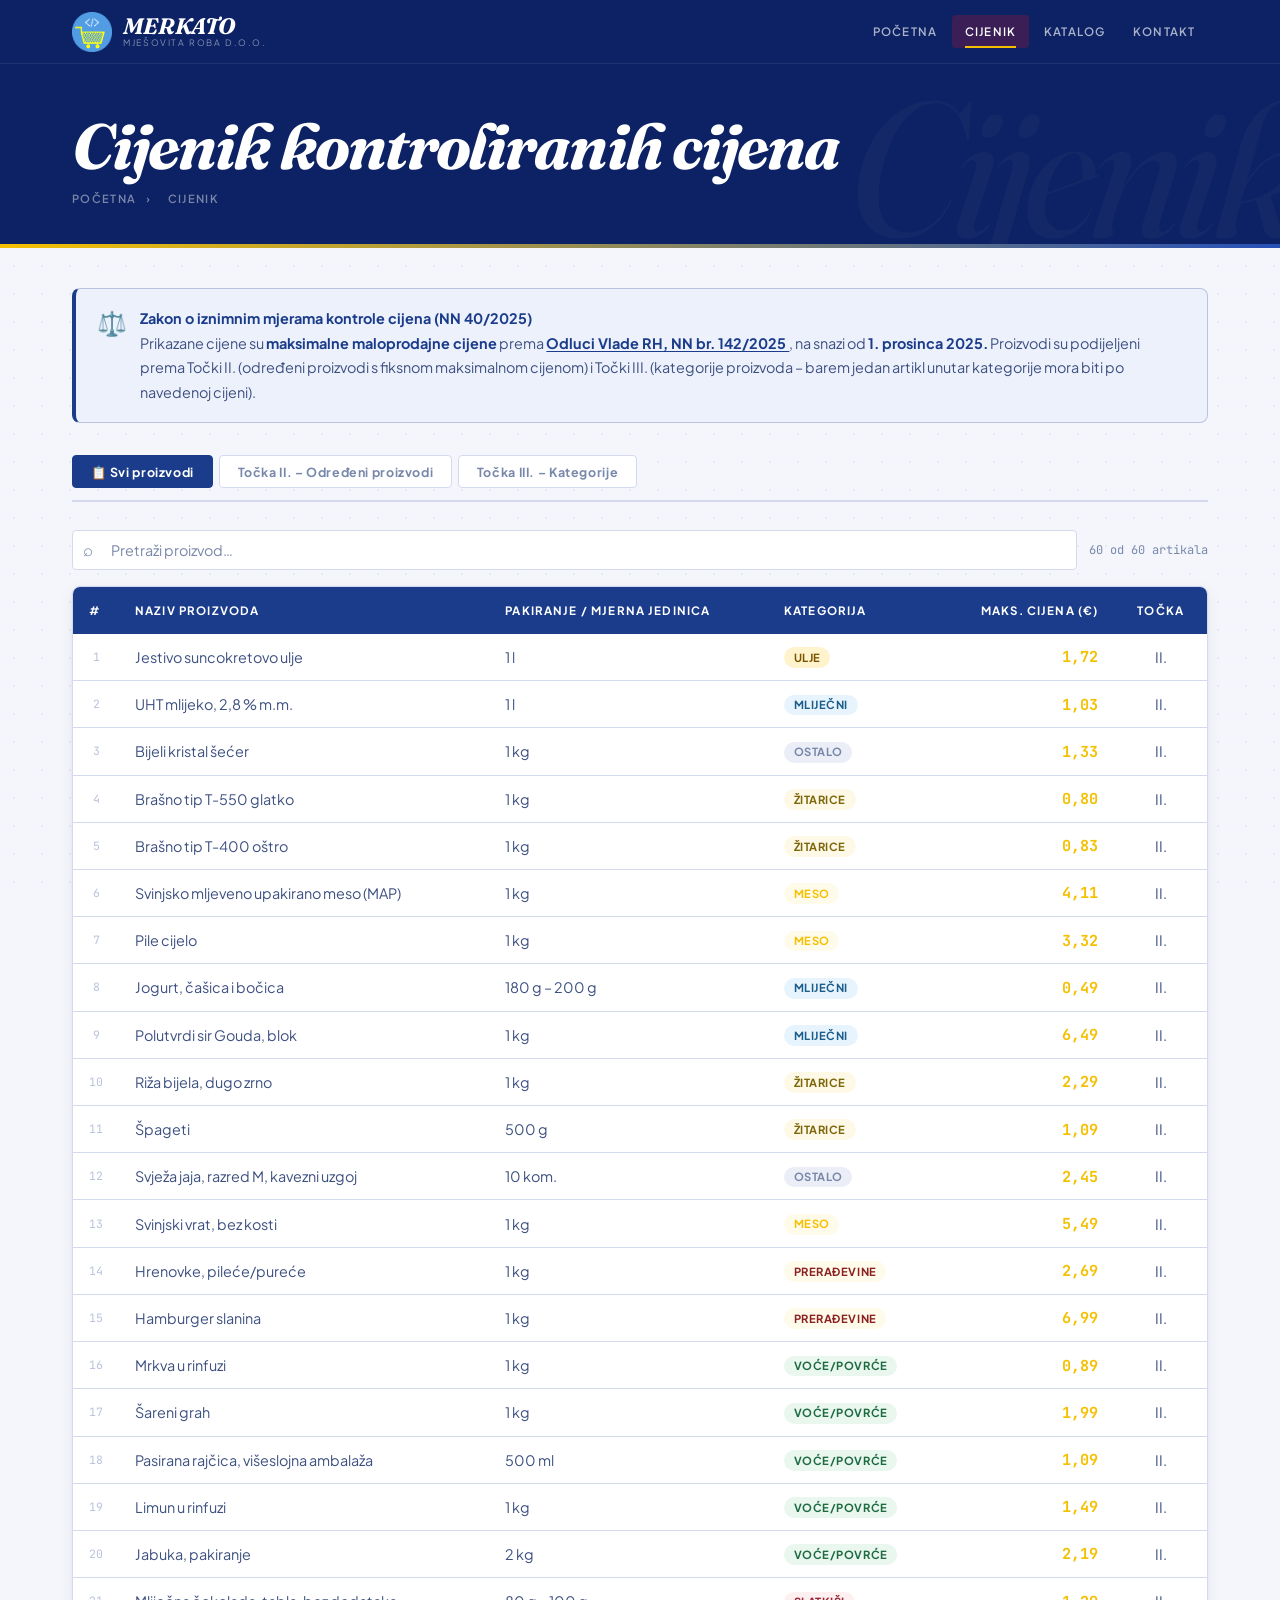
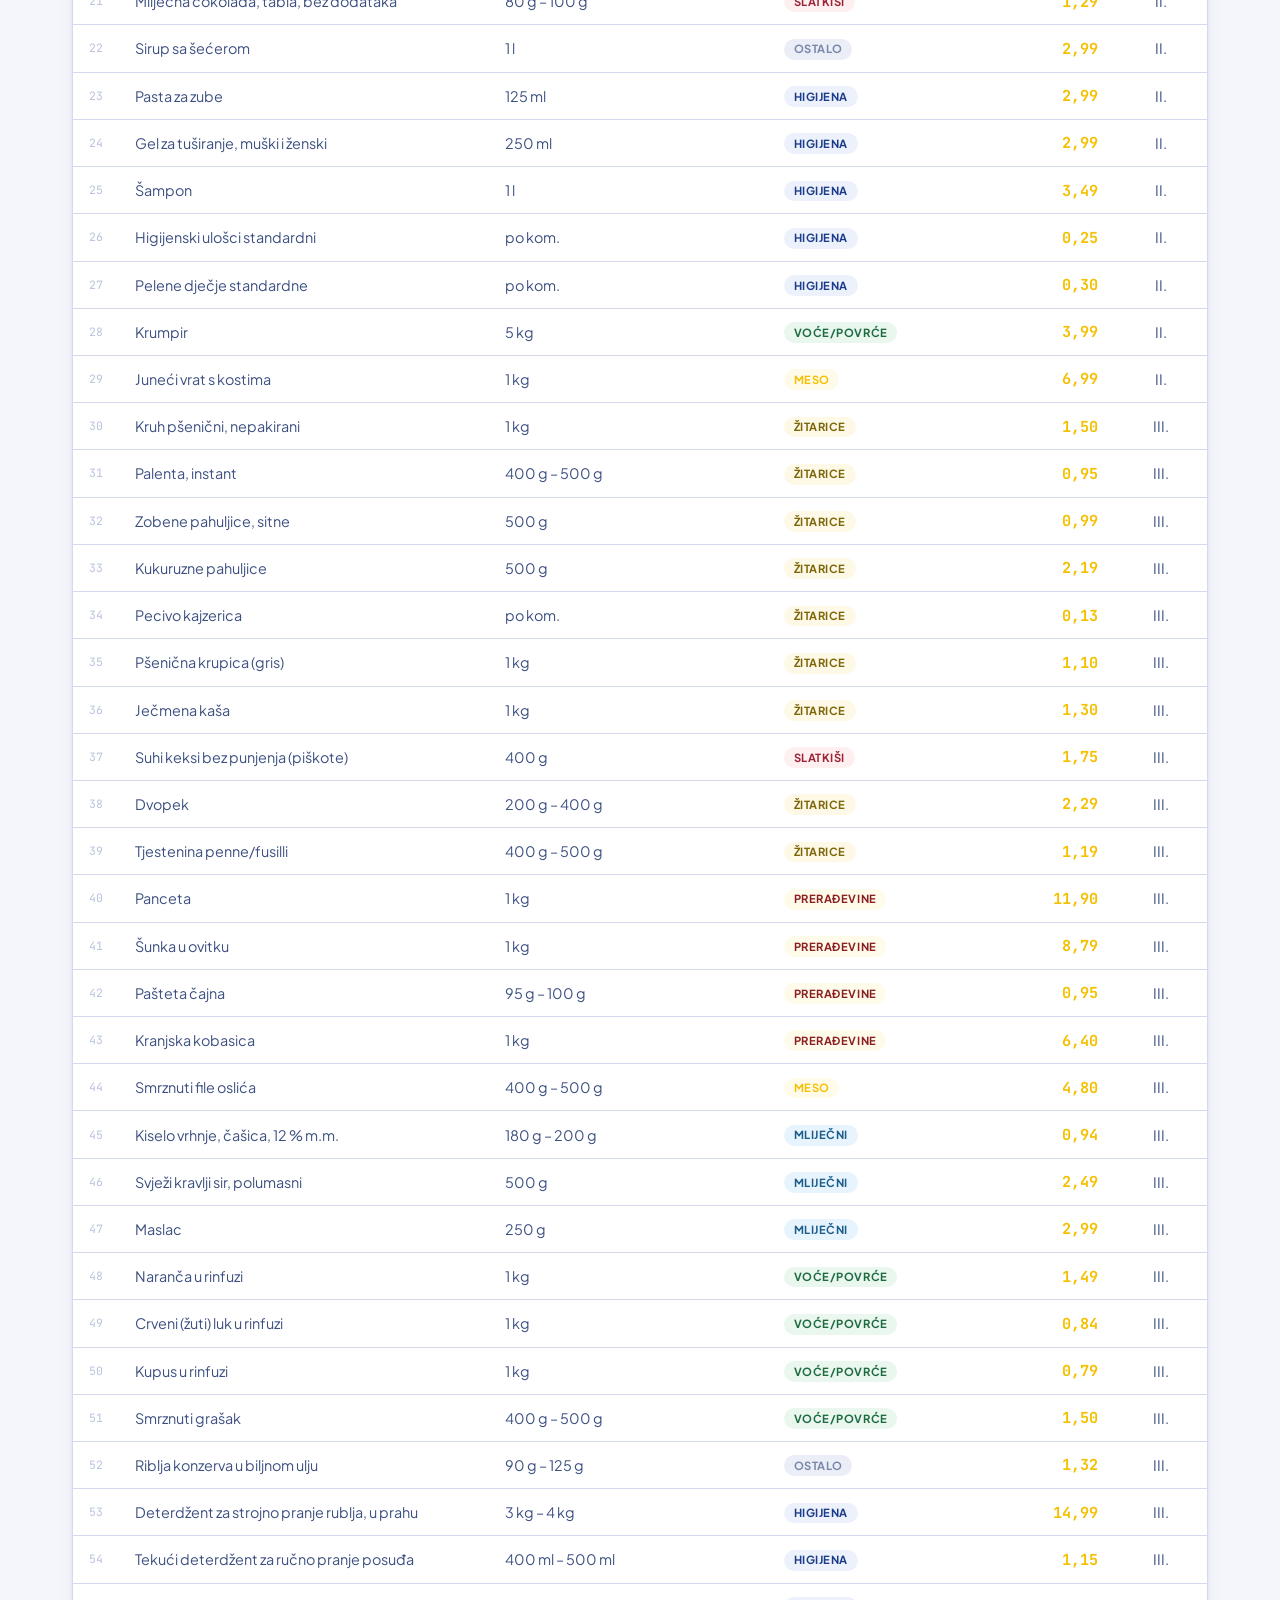
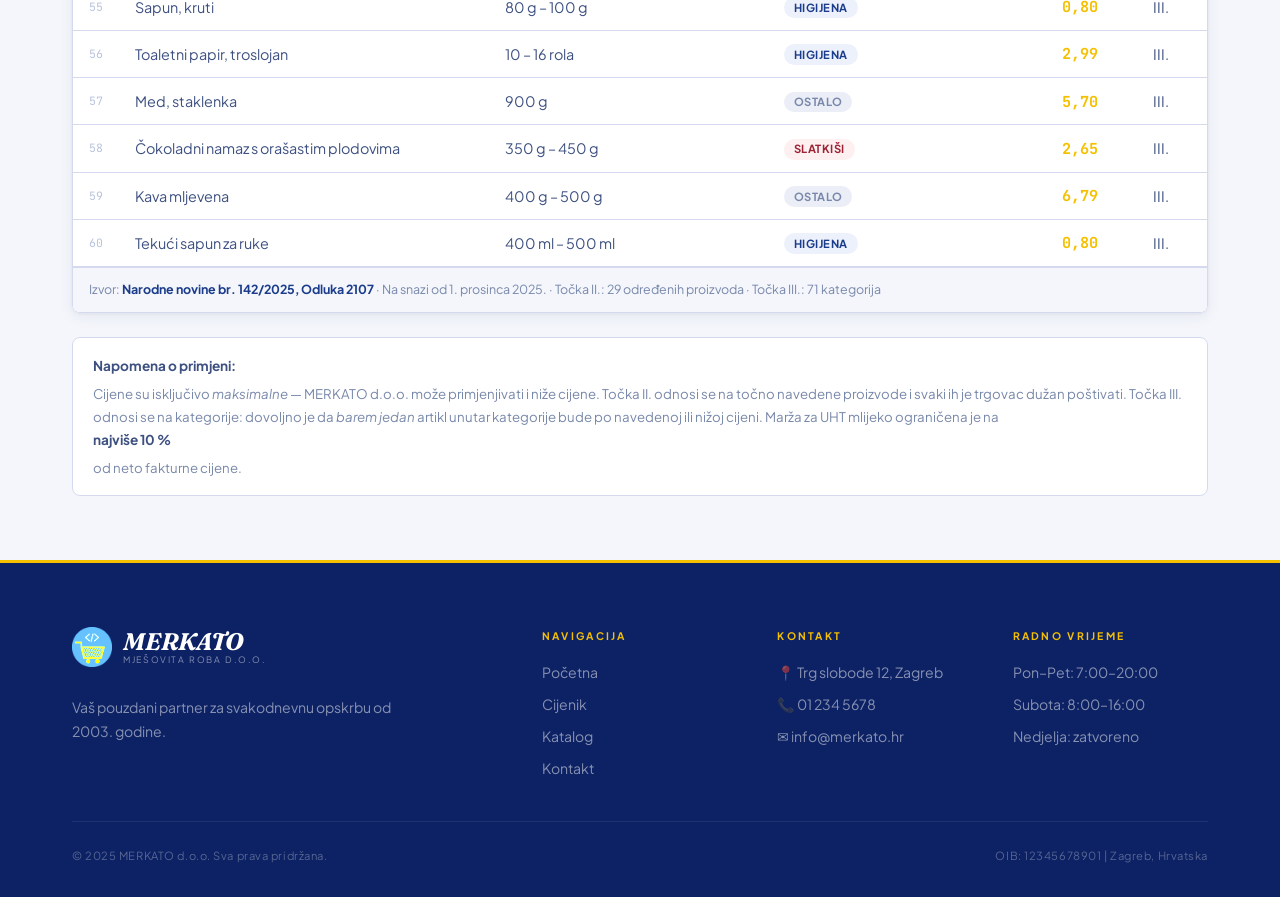
==== commit 8c53d85f: "Add files via upload" ====
--- a/pages/cijenik.html
+++ b/pages/cijenik.html
@@ -6,224 +6,11 @@
   <meta name="description" content="MERKATO d.o.o. – Cijenik proizvoda s ograničenim cijenama prema Odluci Vlade RH (NN 142/2025). Maksimalne maloprodajne cijene na snazi od 1. prosinca 2025.">
   <title>Cijenik | MERKATO d.o.o.</title>
   <link rel="stylesheet" href="../css/style.css">
-  <style>
-    /* ---- Cijenik-specific styles ---- */
-    .cijenik-section { padding: 2.5rem 0 4rem; }
-
-    /* Info banner */
-    .law-notice {
-      background: linear-gradient(135deg, #EBF2FF 0%, #D6E8FF 100%);
-      border: 1.5px solid var(--clr-primary);
-      border-left: 5px solid var(--clr-primary);
-      border-radius: 10px;
-      padding: 1.1rem 1.3rem;
-      margin-bottom: 2rem;
-      display: flex;
-      gap: .85rem;
-      align-items: flex-start;
-    }
-    .law-notice__icon { font-size: 1.6rem; flex-shrink: 0; line-height: 1.3; }
-    .law-notice__text { font-size: .92rem; color: var(--clr-text); line-height: 1.65; }
-    .law-notice__text strong { color: var(--clr-primary); }
-    .law-notice__text a {
-      color: var(--clr-primary);
-      font-weight: 700;
-      text-decoration: underline;
-      text-underline-offset: 2px;
-    }
-
-    /* Tabs */
-    .tab-bar {
-      display: flex;
-      gap: .5rem;
-      flex-wrap: wrap;
-      margin-bottom: 1.75rem;
-      border-bottom: 2px solid var(--clr-border);
-      padding-bottom: .75rem;
-    }
-    .tab-btn {
-      padding: .5rem 1.15rem;
-      border: 1.5px solid var(--clr-border);
-      border-radius: 6px 6px 0 0;
-      background: var(--clr-bg-alt);
-      color: var(--clr-muted);
-      font-family: var(--ff-body);
-      font-size: .88rem;
-      font-weight: 700;
-      cursor: pointer;
-      letter-spacing: .03em;
-      transition: background .2s, color .2s, border-color .2s;
-    }
-    .tab-btn:hover { color: var(--clr-primary); border-color: var(--clr-primary); }
-    .tab-btn.active {
-      background: var(--clr-primary);
-      color: #fff;
-      border-color: var(--clr-primary);
-    }
-
-    .tab-panel { display: none; }
-    .tab-panel.active { display: block; }
-
-    /* Search */
-    .table-toolbar {
-      display: flex;
-      flex-wrap: wrap;
-      gap: .75rem;
-      align-items: center;
-      margin-bottom: 1.1rem;
-    }
-    .search-wrap {
-      position: relative;
-      flex: 1;
-      min-width: 180px;
-    }
-    .search-wrap input {
-      width: 100%;
-      padding: .6rem 1rem .6rem 2.4rem;
-      border: 1.5px solid var(--clr-border);
-      border-radius: 6px;
-      font-family: var(--ff-body);
-      font-size: .9rem;
-      background: var(--clr-bg-alt);
-      color: var(--clr-text);
-      outline: none;
-      transition: border-color .2s, box-shadow .2s;
-    }
-    .search-wrap input:focus {
-      border-color: var(--clr-primary);
-      box-shadow: 0 0 0 3px rgba(26,77,181,.12);
-    }
-    .search-wrap::before {
-      content: '🔍';
-      position: absolute;
-      left: .65rem;
-      top: 50%;
-      transform: translateY(-50%);
-      font-size: .85rem;
-      pointer-events: none;
-    }
-    .row-count {
-      font-size: .82rem;
-      color: var(--clr-muted);
-      white-space: nowrap;
-    }
-
-    /* Table wrapper for horizontal scroll on mobile */
-    .table-wrap {
-      overflow-x: auto;
-      border-radius: 10px;
-      border: 1.5px solid var(--clr-border);
-      box-shadow: 0 2px 12px rgba(26,77,181,.07);
-    }
-
-    table {
-      width: 100%;
-      border-collapse: collapse;
-      font-size: .9rem;
-      min-width: 520px;
-      background: var(--clr-bg-alt);
-    }
-
-    thead {
-      background: var(--clr-primary);
-      color: #fff;
-      position: sticky;
-      top: 0;
-      z-index: 2;
-    }
-    thead th {
-      padding: .85rem 1rem;
-      text-align: left;
-      font-weight: 700;
-      font-size: .82rem;
-      letter-spacing: .07em;
-      text-transform: uppercase;
-      white-space: nowrap;
-    }
-    thead th.center { text-align: center; }
-    thead th.right  { text-align: right; }
-
-    tbody tr {
-      border-bottom: 1px solid var(--clr-border);
-      transition: background .15s;
-    }
-    tbody tr:last-child { border-bottom: none; }
-    tbody tr:hover { background: #EBF2FF; }
-    tbody tr.hidden { display: none; }
-
-    tbody td {
-      padding: .75rem 1rem;
-      vertical-align: middle;
-      line-height: 1.4;
-    }
-    tbody td.center { text-align: center; }
-    tbody td.right  { text-align: right; font-weight: 700; color: var(--clr-primary); font-size: .95rem; }
-
-    .row-num {
-      color: var(--clr-muted);
-      font-size: .8rem;
-      text-align: center;
-      width: 36px;
-    }
-
-    .cat-badge {
-      display: inline-block;
-      padding: .18rem .6rem;
-      border-radius: 20px;
-      font-size: .72rem;
-      font-weight: 700;
-      text-transform: uppercase;
-      letter-spacing: .05em;
-      white-space: nowrap;
-    }
-    .cat-ulje       { background: #FFF3CD; color: #7A5500; }
-    .cat-mlijeko    { background: #E8F4FD; color: #1A5C8A; }
-    .cat-meso       { background: #FDEDEC; color: #922B21; }
-    .cat-voce-povrce{ background: #E9F7EF; color: #1E6B40; }
-    .cat-zitarice   { background: #FEF9E7; color: #7D6608; }
-    .cat-higijena   { background: #F3F0FF; color: #4A1D8C; }
-    .cat-mlijecni   { background: #E8F4FD; color: #1A5C8A; }
-    .cat-prerađevine{ background: #FDEDEC; color: #922B21; }
-    .cat-slatkisi   { background: #FEF0F0; color: #9B2335; }
-    .cat-ostalo     { background: #F0F0F0; color: #444; }
-
-    .price-cell { font-family: var(--ff-display); }
-
-    tfoot td {
-      padding: .7rem 1rem;
-      font-size: .82rem;
-      color: var(--clr-muted);
-      background: #F4F7FB;
-      border-top: 2px solid var(--clr-border);
-    }
-
-    /* Legend */
-    .legend-box {
-      margin-top: 1.5rem;
-      padding: 1rem 1.25rem;
-      background: var(--clr-bg-alt);
-      border: 1px solid var(--clr-border);
-      border-radius: 8px;
-      font-size: .83rem;
-      color: var(--clr-muted);
-      line-height: 1.7;
-    }
-    .legend-box strong { color: var(--clr-text); display: block; margin-bottom: .3rem; font-size: .85rem; }
-
-    .no-results {
-      text-align: center;
-      padding: 2.5rem 1rem;
-      color: var(--clr-muted);
-      font-size: .95rem;
-      display: none;
-    }
-    .no-results span { display: block; font-size: 2rem; margin-bottom: .5rem; }
-  </style>
 </head>
 <body>
 
   <!-- ======= HEADER ======= -->
-  <header class="site-header">
+  <header class="site-header" id="siteHeader">
     <div class="container header-inner">
       <a href="../index.html" class="brand">
         <img src="../images/logo.png" alt="MERKATO logo" class="brand__logo">
@@ -250,11 +37,14 @@
 
     <!-- ======= PAGE BANNER ======= -->
     <div class="page-banner">
+      <div class="page-banner__ghost" aria-hidden="true">Cijenik</div>
       <div class="container">
         <h1 class="page-banner__title">Cijenik kontroliranih cijena</h1>
-        <p class="page-banner__breadcrumb">
-          <a href="../index.html">Početna</a> &rsaquo; Cijenik
-        </p>
+        <nav class="breadcrumb" aria-label="Breadcrumb">
+          <a href="../index.html">Početna</a>
+          <span aria-hidden="true">›</span>
+          <span>Cijenik</span>
+        </nav>
       </div>
     </div>
 
@@ -304,493 +94,73 @@
                 </tr>
               </thead>
               <tbody>
-                <!-- ===== TOČKA II ===== -->
-                <tr>
-                  <td class="row-num">1</td>
-                  <td>Jestivo suncokretovo ulje</td>
-                  <td>1 l</td>
-                  <td><span class="cat-badge cat-ulje">Ulje</span></td>
-                  <td class="right price-cell">1,72</td>
-                  <td class="center">II.</td>
-                </tr>
-                <tr>
-                  <td class="row-num">2</td>
-                  <td>UHT mlijeko, 2,8 % m.m.</td>
-                  <td>1 l</td>
-                  <td><span class="cat-badge cat-mlijeko">Mliječni</span></td>
-                  <td class="right price-cell">1,03</td>
-                  <td class="center">II.</td>
-                </tr>
-                <tr>
-                  <td class="row-num">3</td>
-                  <td>Bijeli kristal šećer</td>
-                  <td>1 kg</td>
-                  <td><span class="cat-badge cat-ostalo">Ostalo</span></td>
-                  <td class="right price-cell">1,33</td>
-                  <td class="center">II.</td>
-                </tr>
-                <tr>
-                  <td class="row-num">4</td>
-                  <td>Brašno tip T-550 glatko</td>
-                  <td>1 kg</td>
-                  <td><span class="cat-badge cat-zitarice">Žitarice</span></td>
-                  <td class="right price-cell">0,80</td>
-                  <td class="center">II.</td>
-                </tr>
-                <tr>
-                  <td class="row-num">5</td>
-                  <td>Brašno tip T-400 oštro</td>
-                  <td>1 kg</td>
-                  <td><span class="cat-badge cat-zitarice">Žitarice</span></td>
-                  <td class="right price-cell">0,83</td>
-                  <td class="center">II.</td>
-                </tr>
-                <tr>
-                  <td class="row-num">6</td>
-                  <td>Svinjsko mljeveno upakirano meso (MAP)</td>
-                  <td>1 kg</td>
-                  <td><span class="cat-badge cat-meso">Meso</span></td>
-                  <td class="right price-cell">4,11</td>
-                  <td class="center">II.</td>
-                </tr>
-                <tr>
-                  <td class="row-num">7</td>
-                  <td>Pile cijelo</td>
-                  <td>1 kg</td>
-                  <td><span class="cat-badge cat-meso">Meso</span></td>
-                  <td class="right price-cell">3,32</td>
-                  <td class="center">II.</td>
-                </tr>
-                <tr>
-                  <td class="row-num">8</td>
-                  <td>Jogurt, čašica i bočica</td>
-                  <td>180 g – 200 g</td>
-                  <td><span class="cat-badge cat-mlijeko">Mliječni</span></td>
-                  <td class="right price-cell">0,49</td>
-                  <td class="center">II.</td>
-                </tr>
-                <tr>
-                  <td class="row-num">9</td>
-                  <td>Polutvrdi sir Gouda, blok</td>
-                  <td>1 kg</td>
-                  <td><span class="cat-badge cat-mlijeko">Mliječni</span></td>
-                  <td class="right price-cell">6,49</td>
-                  <td class="center">II.</td>
-                </tr>
-                <tr>
-                  <td class="row-num">10</td>
-                  <td>Riža bijela, dugo zrno</td>
-                  <td>1 kg</td>
-                  <td><span class="cat-badge cat-zitarice">Žitarice</span></td>
-                  <td class="right price-cell">2,29</td>
-                  <td class="center">II.</td>
-                </tr>
-                <tr>
-                  <td class="row-num">11</td>
-                  <td>Špageti</td>
-                  <td>500 g</td>
-                  <td><span class="cat-badge cat-zitarice">Žitarice</span></td>
-                  <td class="right price-cell">1,09</td>
-                  <td class="center">II.</td>
-                </tr>
-                <tr>
-                  <td class="row-num">12</td>
-                  <td>Svježa jaja, razred M, kavezni uzgoj</td>
-                  <td>10 kom.</td>
-                  <td><span class="cat-badge cat-ostalo">Ostalo</span></td>
-                  <td class="right price-cell">2,45</td>
-                  <td class="center">II.</td>
-                </tr>
-                <tr>
-                  <td class="row-num">13</td>
-                  <td>Svinjski vrat, bez kosti</td>
-                  <td>1 kg</td>
-                  <td><span class="cat-badge cat-meso">Meso</span></td>
-                  <td class="right price-cell">5,49</td>
-                  <td class="center">II.</td>
-                </tr>
-                <tr>
-                  <td class="row-num">14</td>
-                  <td>Hrenovke, pileće/pureće</td>
-                  <td>1 kg</td>
-                  <td><span class="cat-badge cat-prerađevine">Prerađevine</span></td>
-                  <td class="right price-cell">2,69</td>
-                  <td class="center">II.</td>
-                </tr>
-                <tr>
-                  <td class="row-num">15</td>
-                  <td>Hamburger slanina</td>
-                  <td>1 kg</td>
-                  <td><span class="cat-badge cat-prerađevine">Prerađevine</span></td>
-                  <td class="right price-cell">6,99</td>
-                  <td class="center">II.</td>
-                </tr>
-                <tr>
-                  <td class="row-num">16</td>
-                  <td>Mrkva u rinfuzi</td>
-                  <td>1 kg</td>
-                  <td><span class="cat-badge cat-voce-povrce">Voće/Povrće</span></td>
-                  <td class="right price-cell">0,89</td>
-                  <td class="center">II.</td>
-                </tr>
-                <tr>
-                  <td class="row-num">17</td>
-                  <td>Šareni grah</td>
-                  <td>1 kg</td>
-                  <td><span class="cat-badge cat-voce-povrce">Voće/Povrće</span></td>
-                  <td class="right price-cell">1,99</td>
-                  <td class="center">II.</td>
-                </tr>
-                <tr>
-                  <td class="row-num">18</td>
-                  <td>Pasirana rajčica, višeslojna ambalaža</td>
-                  <td>500 ml</td>
-                  <td><span class="cat-badge cat-voce-povrce">Voće/Povrće</span></td>
-                  <td class="right price-cell">1,09</td>
-                  <td class="center">II.</td>
-                </tr>
-                <tr>
-                  <td class="row-num">19</td>
-                  <td>Limun u rinfuzi</td>
-                  <td>1 kg</td>
-                  <td><span class="cat-badge cat-voce-povrce">Voće/Povrće</span></td>
-                  <td class="right price-cell">1,49</td>
-                  <td class="center">II.</td>
-                </tr>
-                <tr>
-                  <td class="row-num">20</td>
-                  <td>Jabuka, pakiranje</td>
-                  <td>2 kg</td>
-                  <td><span class="cat-badge cat-voce-povrce">Voće/Povrće</span></td>
-                  <td class="right price-cell">2,19</td>
-                  <td class="center">II.</td>
-                </tr>
-                <tr>
-                  <td class="row-num">21</td>
-                  <td>Mliječna čokolada, tabla, bez dodataka</td>
-                  <td>80 g – 100 g</td>
-                  <td><span class="cat-badge cat-slatkisi">Slatkiši</span></td>
-                  <td class="right price-cell">1,29</td>
-                  <td class="center">II.</td>
-                </tr>
-                <tr>
-                  <td class="row-num">22</td>
-                  <td>Sirup sa šećerom</td>
-                  <td>1 l</td>
-                  <td><span class="cat-badge cat-ostalo">Ostalo</span></td>
-                  <td class="right price-cell">2,99</td>
-                  <td class="center">II.</td>
-                </tr>
-                <tr>
-                  <td class="row-num">23</td>
-                  <td>Pasta za zube</td>
-                  <td>125 ml</td>
-                  <td><span class="cat-badge cat-higijena">Higijena</span></td>
-                  <td class="right price-cell">2,99</td>
-                  <td class="center">II.</td>
-                </tr>
-                <tr>
-                  <td class="row-num">24</td>
-                  <td>Gel za tuširanje, muški i ženski</td>
-                  <td>250 ml</td>
-                  <td><span class="cat-badge cat-higijena">Higijena</span></td>
-                  <td class="right price-cell">2,99</td>
-                  <td class="center">II.</td>
-                </tr>
-                <tr>
-                  <td class="row-num">25</td>
-                  <td>Šampon</td>
-                  <td>1 l</td>
-                  <td><span class="cat-badge cat-higijena">Higijena</span></td>
-                  <td class="right price-cell">3,49</td>
-                  <td class="center">II.</td>
-                </tr>
-                <tr>
-                  <td class="row-num">26</td>
-                  <td>Higijenski ulošci standardni</td>
-                  <td>po kom.</td>
-                  <td><span class="cat-badge cat-higijena">Higijena</span></td>
-                  <td class="right price-cell">0,25</td>
-                  <td class="center">II.</td>
-                </tr>
-                <tr>
-                  <td class="row-num">27</td>
-                  <td>Pelene dječje standardne</td>
-                  <td>po kom.</td>
-                  <td><span class="cat-badge cat-higijena">Higijena</span></td>
-                  <td class="right price-cell">0,30</td>
-                  <td class="center">II.</td>
-                </tr>
-                <tr>
-                  <td class="row-num">28</td>
-                  <td>Krumpir</td>
-                  <td>5 kg</td>
-                  <td><span class="cat-badge cat-voce-povrce">Voće/Povrće</span></td>
-                  <td class="right price-cell">3,99</td>
-                  <td class="center">II.</td>
-                </tr>
-                <tr>
-                  <td class="row-num">29</td>
-                  <td>Juneći vrat s kostima</td>
-                  <td>1 kg</td>
-                  <td><span class="cat-badge cat-meso">Meso</span></td>
-                  <td class="right price-cell">6,99</td>
-                  <td class="center">II.</td>
-                </tr>
-                <!-- ===== TOČKA III ===== -->
-                <tr>
-                  <td class="row-num">30</td>
-                  <td>Kruh pšenični, nepakirani</td>
-                  <td>1 kg</td>
-                  <td><span class="cat-badge cat-zitarice">Žitarice</span></td>
-                  <td class="right price-cell">1,50</td>
-                  <td class="center">III.</td>
-                </tr>
-                <tr>
-                  <td class="row-num">31</td>
-                  <td>Palenta, instant</td>
-                  <td>400 g – 500 g</td>
-                  <td><span class="cat-badge cat-zitarice">Žitarice</span></td>
-                  <td class="right price-cell">0,95</td>
-                  <td class="center">III.</td>
-                </tr>
-                <tr>
-                  <td class="row-num">32</td>
-                  <td>Zobene pahuljice, sitne</td>
-                  <td>500 g</td>
-                  <td><span class="cat-badge cat-zitarice">Žitarice</span></td>
-                  <td class="right price-cell">0,99</td>
-                  <td class="center">III.</td>
-                </tr>
-                <tr>
-                  <td class="row-num">33</td>
-                  <td>Kukuruzne pahuljice</td>
-                  <td>500 g</td>
-                  <td><span class="cat-badge cat-zitarice">Žitarice</span></td>
-                  <td class="right price-cell">2,19</td>
-                  <td class="center">III.</td>
-                </tr>
-                <tr>
-                  <td class="row-num">34</td>
-                  <td>Pecivo kajzerica</td>
-                  <td>po kom.</td>
-                  <td><span class="cat-badge cat-zitarice">Žitarice</span></td>
-                  <td class="right price-cell">0,13</td>
-                  <td class="center">III.</td>
-                </tr>
-                <tr>
-                  <td class="row-num">35</td>
-                  <td>Pšenična krupica (gris)</td>
-                  <td>1 kg</td>
-                  <td><span class="cat-badge cat-zitarice">Žitarice</span></td>
-                  <td class="right price-cell">1,10</td>
-                  <td class="center">III.</td>
-                </tr>
-                <tr>
-                  <td class="row-num">36</td>
-                  <td>Ječmena kaša</td>
-                  <td>1 kg</td>
-                  <td><span class="cat-badge cat-zitarice">Žitarice</span></td>
-                  <td class="right price-cell">1,30</td>
-                  <td class="center">III.</td>
-                </tr>
-                <tr>
-                  <td class="row-num">37</td>
-                  <td>Suhi keksi bez punjenja (piškote)</td>
-                  <td>400 g</td>
-                  <td><span class="cat-badge cat-slatkisi">Slatkiši</span></td>
-                  <td class="right price-cell">1,75</td>
-                  <td class="center">III.</td>
-                </tr>
-                <tr>
-                  <td class="row-num">38</td>
-                  <td>Dvopek</td>
-                  <td>200 g – 400 g</td>
-                  <td><span class="cat-badge cat-zitarice">Žitarice</span></td>
-                  <td class="right price-cell">2,29</td>
-                  <td class="center">III.</td>
-                </tr>
-                <tr>
-                  <td class="row-num">39</td>
-                  <td>Tjestenina penne/fusilli</td>
-                  <td>400 g – 500 g</td>
-                  <td><span class="cat-badge cat-zitarice">Žitarice</span></td>
-                  <td class="right price-cell">1,19</td>
-                  <td class="center">III.</td>
-                </tr>
-                <tr>
-                  <td class="row-num">40</td>
-                  <td>Panceta</td>
-                  <td>1 kg</td>
-                  <td><span class="cat-badge cat-prerađevine">Prerađevine</span></td>
-                  <td class="right price-cell">11,90</td>
-                  <td class="center">III.</td>
-                </tr>
-                <tr>
-                  <td class="row-num">41</td>
-                  <td>Šunka u ovitku</td>
-                  <td>1 kg</td>
-                  <td><span class="cat-badge cat-prerađevine">Prerađevine</span></td>
-                  <td class="right price-cell">8,79</td>
-                  <td class="center">III.</td>
-                </tr>
-                <tr>
-                  <td class="row-num">42</td>
-                  <td>Pašteta čajna</td>
-                  <td>95 g – 100 g</td>
-                  <td><span class="cat-badge cat-prerađevine">Prerađevine</span></td>
-                  <td class="right price-cell">0,95</td>
-                  <td class="center">III.</td>
-                </tr>
-                <tr>
-                  <td class="row-num">43</td>
-                  <td>Kranjska kobasica</td>
-                  <td>1 kg</td>
-                  <td><span class="cat-badge cat-prerađevine">Prerađevine</span></td>
-                  <td class="right price-cell">6,40</td>
-                  <td class="center">III.</td>
-                </tr>
-                <tr>
-                  <td class="row-num">44</td>
-                  <td>Smrznuti file oslića</td>
-                  <td>400 g – 500 g</td>
-                  <td><span class="cat-badge cat-meso">Meso</span></td>
-                  <td class="right price-cell">4,80</td>
-                  <td class="center">III.</td>
-                </tr>
-                <tr>
-                  <td class="row-num">45</td>
-                  <td>Kiselo vrhnje, čašica, 12 % m.m.</td>
-                  <td>180 g – 200 g</td>
-                  <td><span class="cat-badge cat-mlijeko">Mliječni</span></td>
-                  <td class="right price-cell">0,94</td>
-                  <td class="center">III.</td>
-                </tr>
-                <tr>
-                  <td class="row-num">46</td>
-                  <td>Svježi kravlji sir, polumasni</td>
-                  <td>500 g</td>
-                  <td><span class="cat-badge cat-mlijeko">Mliječni</span></td>
-                  <td class="right price-cell">2,49</td>
-                  <td class="center">III.</td>
-                </tr>
-                <tr>
-                  <td class="row-num">47</td>
-                  <td>Maslac</td>
-                  <td>250 g</td>
-                  <td><span class="cat-badge cat-mlijeko">Mliječni</span></td>
-                  <td class="right price-cell">2,99</td>
-                  <td class="center">III.</td>
-                </tr>
-                <tr>
-                  <td class="row-num">48</td>
-                  <td>Naranča u rinfuzi</td>
-                  <td>1 kg</td>
-                  <td><span class="cat-badge cat-voce-povrce">Voće/Povrće</span></td>
-                  <td class="right price-cell">1,49</td>
-                  <td class="center">III.</td>
-                </tr>
-                <tr>
-                  <td class="row-num">49</td>
-                  <td>Crveni (žuti) luk u rinfuzi</td>
-                  <td>1 kg</td>
-                  <td><span class="cat-badge cat-voce-povrce">Voće/Povrće</span></td>
-                  <td class="right price-cell">0,84</td>
-                  <td class="center">III.</td>
-                </tr>
-                <tr>
-                  <td class="row-num">50</td>
-                  <td>Kupus u rinfuzi</td>
-                  <td>1 kg</td>
-                  <td><span class="cat-badge cat-voce-povrce">Voće/Povrće</span></td>
-                  <td class="right price-cell">0,79</td>
-                  <td class="center">III.</td>
-                </tr>
-                <tr>
-                  <td class="row-num">51</td>
-                  <td>Smrznuti grašak</td>
-                  <td>400 g – 500 g</td>
-                  <td><span class="cat-badge cat-voce-povrce">Voće/Povrće</span></td>
-                  <td class="right price-cell">1,50</td>
-                  <td class="center">III.</td>
-                </tr>
-                <tr>
-                  <td class="row-num">52</td>
-                  <td>Riblja konzerva u biljnom ulju</td>
-                  <td>90 g – 125 g</td>
-                  <td><span class="cat-badge cat-ostalo">Ostalo</span></td>
-                  <td class="right price-cell">1,32</td>
-                  <td class="center">III.</td>
-                </tr>
-                <tr>
-                  <td class="row-num">53</td>
-                  <td>Deterdžent za strojno pranje rublja, u prahu</td>
-                  <td>3 kg – 4 kg</td>
-                  <td><span class="cat-badge cat-higijena">Higijena</span></td>
-                  <td class="right price-cell">14,99</td>
-                  <td class="center">III.</td>
-                </tr>
-                <tr>
-                  <td class="row-num">54</td>
-                  <td>Tekući deterdžent za ručno pranje posuđa</td>
-                  <td>400 ml – 500 ml</td>
-                  <td><span class="cat-badge cat-higijena">Higijena</span></td>
-                  <td class="right price-cell">1,15</td>
-                  <td class="center">III.</td>
-                </tr>
-                <tr>
-                  <td class="row-num">55</td>
-                  <td>Sapun, kruti</td>
-                  <td>80 g – 100 g</td>
-                  <td><span class="cat-badge cat-higijena">Higijena</span></td>
-                  <td class="right price-cell">0,80</td>
-                  <td class="center">III.</td>
-                </tr>
-                <tr>
-                  <td class="row-num">56</td>
-                  <td>Toaletni papir, troslojan</td>
-                  <td>10 – 16 rola</td>
-                  <td><span class="cat-badge cat-higijena">Higijena</span></td>
-                  <td class="right price-cell">2,99</td>
-                  <td class="center">III.</td>
-                </tr>
-                <tr>
-                  <td class="row-num">57</td>
-                  <td>Med, staklenka</td>
-                  <td>900 g</td>
-                  <td><span class="cat-badge cat-ostalo">Ostalo</span></td>
-                  <td class="right price-cell">5,70</td>
-                  <td class="center">III.</td>
-                </tr>
-                <tr>
-                  <td class="row-num">58</td>
-                  <td>Čokoladni namaz s orašastim plodovima</td>
-                  <td>350 g – 450 g</td>
-                  <td><span class="cat-badge cat-slatkisi">Slatkiši</span></td>
-                  <td class="right price-cell">2,65</td>
-                  <td class="center">III.</td>
-                </tr>
-                <tr>
-                  <td class="row-num">59</td>
-                  <td>Kava mljevena</td>
-                  <td>400 g – 500 g</td>
-                  <td><span class="cat-badge cat-ostalo">Ostalo</span></td>
-                  <td class="right price-cell">6,79</td>
-                  <td class="center">III.</td>
-                </tr>
-                <tr>
-                  <td class="row-num">60</td>
-                  <td>Tekući sapun za ruke</td>
-                  <td>400 ml – 500 ml</td>
-                  <td><span class="cat-badge cat-higijena">Higijena</span></td>
-                  <td class="right price-cell">0,80</td>
-                  <td class="center">III.</td>
-                </tr>
+                <!-- TOČKA II -->
+                <tr><td class="row-num">1</td><td>Jestivo suncokretovo ulje</td><td>1 l</td><td><span class="cat-badge cat-ulje">Ulje</span></td><td class="right price-cell">1,72</td><td class="center">II.</td></tr>
+                <tr><td class="row-num">2</td><td>UHT mlijeko, 2,8 % m.m.</td><td>1 l</td><td><span class="cat-badge cat-mlijeko">Mliječni</span></td><td class="right price-cell">1,03</td><td class="center">II.</td></tr>
+                <tr><td class="row-num">3</td><td>Bijeli kristal šećer</td><td>1 kg</td><td><span class="cat-badge cat-ostalo">Ostalo</span></td><td class="right price-cell">1,33</td><td class="center">II.</td></tr>
+                <tr><td class="row-num">4</td><td>Brašno tip T-550 glatko</td><td>1 kg</td><td><span class="cat-badge cat-zitarice">Žitarice</span></td><td class="right price-cell">0,80</td><td class="center">II.</td></tr>
+                <tr><td class="row-num">5</td><td>Brašno tip T-400 oštro</td><td>1 kg</td><td><span class="cat-badge cat-zitarice">Žitarice</span></td><td class="right price-cell">0,83</td><td class="center">II.</td></tr>
+                <tr><td class="row-num">6</td><td>Svinjsko mljeveno upakirano meso (MAP)</td><td>1 kg</td><td><span class="cat-badge cat-meso">Meso</span></td><td class="right price-cell">4,11</td><td class="center">II.</td></tr>
+                <tr><td class="row-num">7</td><td>Pile cijelo</td><td>1 kg</td><td><span class="cat-badge cat-meso">Meso</span></td><td class="right price-cell">3,32</td><td class="center">II.</td></tr>
+                <tr><td class="row-num">8</td><td>Jogurt, čašica i bočica</td><td>180 g – 200 g</td><td><span class="cat-badge cat-mlijeko">Mliječni</span></td><td class="right price-cell">0,49</td><td class="center">II.</td></tr>
+                <tr><td class="row-num">9</td><td>Polutvrdi sir Gouda, blok</td><td>1 kg</td><td><span class="cat-badge cat-mlijeko">Mliječni</span></td><td class="right price-cell">6,49</td><td class="center">II.</td></tr>
+                <tr><td class="row-num">10</td><td>Riža bijela, dugo zrno</td><td>1 kg</td><td><span class="cat-badge cat-zitarice">Žitarice</span></td><td class="right price-cell">2,29</td><td class="center">II.</td></tr>
+                <tr><td class="row-num">11</td><td>Špageti</td><td>500 g</td><td><span class="cat-badge cat-zitarice">Žitarice</span></td><td class="right price-cell">1,09</td><td class="center">II.</td></tr>
+                <tr><td class="row-num">12</td><td>Svježa jaja, razred M, kavezni uzgoj</td><td>10 kom.</td><td><span class="cat-badge cat-ostalo">Ostalo</span></td><td class="right price-cell">2,45</td><td class="center">II.</td></tr>
+                <tr><td class="row-num">13</td><td>Svinjski vrat, bez kosti</td><td>1 kg</td><td><span class="cat-badge cat-meso">Meso</span></td><td class="right price-cell">5,49</td><td class="center">II.</td></tr>
+                <tr><td class="row-num">14</td><td>Hrenovke, pileće/pureće</td><td>1 kg</td><td><span class="cat-badge cat-prerađevine">Prerađevine</span></td><td class="right price-cell">2,69</td><td class="center">II.</td></tr>
+                <tr><td class="row-num">15</td><td>Hamburger slanina</td><td>1 kg</td><td><span class="cat-badge cat-prerađevine">Prerađevine</span></td><td class="right price-cell">6,99</td><td class="center">II.</td></tr>
+                <tr><td class="row-num">16</td><td>Mrkva u rinfuzi</td><td>1 kg</td><td><span class="cat-badge cat-voce-povrce">Voće/Povrće</span></td><td class="right price-cell">0,89</td><td class="center">II.</td></tr>
+                <tr><td class="row-num">17</td><td>Šareni grah</td><td>1 kg</td><td><span class="cat-badge cat-voce-povrce">Voće/Povrće</span></td><td class="right price-cell">1,99</td><td class="center">II.</td></tr>
+                <tr><td class="row-num">18</td><td>Pasirana rajčica, višeslojna ambalaža</td><td>500 ml</td><td><span class="cat-badge cat-voce-povrce">Voće/Povrće</span></td><td class="right price-cell">1,09</td><td class="center">II.</td></tr>
+                <tr><td class="row-num">19</td><td>Limun u rinfuzi</td><td>1 kg</td><td><span class="cat-badge cat-voce-povrce">Voće/Povrće</span></td><td class="right price-cell">1,49</td><td class="center">II.</td></tr>
+                <tr><td class="row-num">20</td><td>Jabuka, pakiranje</td><td>2 kg</td><td><span class="cat-badge cat-voce-povrce">Voće/Povrće</span></td><td class="right price-cell">2,19</td><td class="center">II.</td></tr>
+                <tr><td class="row-num">21</td><td>Mliječna čokolada, tabla, bez dodataka</td><td>80 g – 100 g</td><td><span class="cat-badge cat-slatkisi">Slatkiši</span></td><td class="right price-cell">1,29</td><td class="center">II.</td></tr>
+                <tr><td class="row-num">22</td><td>Sirup sa šećerom</td><td>1 l</td><td><span class="cat-badge cat-ostalo">Ostalo</span></td><td class="right price-cell">2,99</td><td class="center">II.</td></tr>
+                <tr><td class="row-num">23</td><td>Pasta za zube</td><td>125 ml</td><td><span class="cat-badge cat-higijena">Higijena</span></td><td class="right price-cell">2,99</td><td class="center">II.</td></tr>
+                <tr><td class="row-num">24</td><td>Gel za tuširanje, muški i ženski</td><td>250 ml</td><td><span class="cat-badge cat-higijena">Higijena</span></td><td class="right price-cell">2,99</td><td class="center">II.</td></tr>
+                <tr><td class="row-num">25</td><td>Šampon</td><td>1 l</td><td><span class="cat-badge cat-higijena">Higijena</span></td><td class="right price-cell">3,49</td><td class="center">II.</td></tr>
+                <tr><td class="row-num">26</td><td>Higijenski ulošci standardni</td><td>po kom.</td><td><span class="cat-badge cat-higijena">Higijena</span></td><td class="right price-cell">0,25</td><td class="center">II.</td></tr>
+                <tr><td class="row-num">27</td><td>Pelene dječje standardne</td><td>po kom.</td><td><span class="cat-badge cat-higijena">Higijena</span></td><td class="right price-cell">0,30</td><td class="center">II.</td></tr>
+                <tr><td class="row-num">28</td><td>Krumpir</td><td>5 kg</td><td><span class="cat-badge cat-voce-povrce">Voće/Povrće</span></td><td class="right price-cell">3,99</td><td class="center">II.</td></tr>
+                <tr><td class="row-num">29</td><td>Juneći vrat s kostima</td><td>1 kg</td><td><span class="cat-badge cat-meso">Meso</span></td><td class="right price-cell">6,99</td><td class="center">II.</td></tr>
+                <!-- TOČKA III -->
+                <tr><td class="row-num">30</td><td>Kruh pšenični, nepakirani</td><td>1 kg</td><td><span class="cat-badge cat-zitarice">Žitarice</span></td><td class="right price-cell">1,50</td><td class="center">III.</td></tr>
+                <tr><td class="row-num">31</td><td>Palenta, instant</td><td>400 g – 500 g</td><td><span class="cat-badge cat-zitarice">Žitarice</span></td><td class="right price-cell">0,95</td><td class="center">III.</td></tr>
+                <tr><td class="row-num">32</td><td>Zobene pahuljice, sitne</td><td>500 g</td><td><span class="cat-badge cat-zitarice">Žitarice</span></td><td class="right price-cell">0,99</td><td class="center">III.</td></tr>
+                <tr><td class="row-num">33</td><td>Kukuruzne pahuljice</td><td>500 g</td><td><span class="cat-badge cat-zitarice">Žitarice</span></td><td class="right price-cell">2,19</td><td class="center">III.</td></tr>
+                <tr><td class="row-num">34</td><td>Pecivo kajzerica</td><td>po kom.</td><td><span class="cat-badge cat-zitarice">Žitarice</span></td><td class="right price-cell">0,13</td><td class="center">III.</td></tr>
+                <tr><td class="row-num">35</td><td>Pšenična krupica (gris)</td><td>1 kg</td><td><span class="cat-badge cat-zitarice">Žitarice</span></td><td class="right price-cell">1,10</td><td class="center">III.</td></tr>
+                <tr><td class="row-num">36</td><td>Ječmena kaša</td><td>1 kg</td><td><span class="cat-badge cat-zitarice">Žitarice</span></td><td class="right price-cell">1,30</td><td class="center">III.</td></tr>
+                <tr><td class="row-num">37</td><td>Suhi keksi bez punjenja (piškote)</td><td>400 g</td><td><span class="cat-badge cat-slatkisi">Slatkiši</span></td><td class="right price-cell">1,75</td><td class="center">III.</td></tr>
+                <tr><td class="row-num">38</td><td>Dvopek</td><td>200 g – 400 g</td><td><span class="cat-badge cat-zitarice">Žitarice</span></td><td class="right price-cell">2,29</td><td class="center">III.</td></tr>
+                <tr><td class="row-num">39</td><td>Tjestenina penne/fusilli</td><td>400 g – 500 g</td><td><span class="cat-badge cat-zitarice">Žitarice</span></td><td class="right price-cell">1,19</td><td class="center">III.</td></tr>
+                <tr><td class="row-num">40</td><td>Panceta</td><td>1 kg</td><td><span class="cat-badge cat-prerađevine">Prerađevine</span></td><td class="right price-cell">11,90</td><td class="center">III.</td></tr>
+                <tr><td class="row-num">41</td><td>Šunka u ovitku</td><td>1 kg</td><td><span class="cat-badge cat-prerađevine">Prerađevine</span></td><td class="right price-cell">8,79</td><td class="center">III.</td></tr>
+                <tr><td class="row-num">42</td><td>Pašteta čajna</td><td>95 g – 100 g</td><td><span class="cat-badge cat-prerađevine">Prerađevine</span></td><td class="right price-cell">0,95</td><td class="center">III.</td></tr>
+                <tr><td class="row-num">43</td><td>Kranjska kobasica</td><td>1 kg</td><td><span class="cat-badge cat-prerađevine">Prerađevine</span></td><td class="right price-cell">6,40</td><td class="center">III.</td></tr>
+                <tr><td class="row-num">44</td><td>Smrznuti file oslića</td><td>400 g – 500 g</td><td><span class="cat-badge cat-meso">Meso</span></td><td class="right price-cell">4,80</td><td class="center">III.</td></tr>
+                <tr><td class="row-num">45</td><td>Kiselo vrhnje, čašica, 12 % m.m.</td><td>180 g – 200 g</td><td><span class="cat-badge cat-mlijeko">Mliječni</span></td><td class="right price-cell">0,94</td><td class="center">III.</td></tr>
+                <tr><td class="row-num">46</td><td>Svježi kravlji sir, polumasni</td><td>500 g</td><td><span class="cat-badge cat-mlijeko">Mliječni</span></td><td class="right price-cell">2,49</td><td class="center">III.</td></tr>
+                <tr><td class="row-num">47</td><td>Maslac</td><td>250 g</td><td><span class="cat-badge cat-mlijeko">Mliječni</span></td><td class="right price-cell">2,99</td><td class="center">III.</td></tr>
+                <tr><td class="row-num">48</td><td>Naranča u rinfuzi</td><td>1 kg</td><td><span class="cat-badge cat-voce-povrce">Voće/Povrće</span></td><td class="right price-cell">1,49</td><td class="center">III.</td></tr>
+                <tr><td class="row-num">49</td><td>Crveni (žuti) luk u rinfuzi</td><td>1 kg</td><td><span class="cat-badge cat-voce-povrce">Voće/Povrće</span></td><td class="right price-cell">0,84</td><td class="center">III.</td></tr>
+                <tr><td class="row-num">50</td><td>Kupus u rinfuzi</td><td>1 kg</td><td><span class="cat-badge cat-voce-povrce">Voće/Povrće</span></td><td class="right price-cell">0,79</td><td class="center">III.</td></tr>
+                <tr><td class="row-num">51</td><td>Smrznuti grašak</td><td>400 g – 500 g</td><td><span class="cat-badge cat-voce-povrce">Voće/Povrće</span></td><td class="right price-cell">1,50</td><td class="center">III.</td></tr>
+                <tr><td class="row-num">52</td><td>Riblja konzerva u biljnom ulju</td><td>90 g – 125 g</td><td><span class="cat-badge cat-ostalo">Ostalo</span></td><td class="right price-cell">1,32</td><td class="center">III.</td></tr>
+                <tr><td class="row-num">53</td><td>Deterdžent za strojno pranje rublja, u prahu</td><td>3 kg – 4 kg</td><td><span class="cat-badge cat-higijena">Higijena</span></td><td class="right price-cell">14,99</td><td class="center">III.</td></tr>
+                <tr><td class="row-num">54</td><td>Tekući deterdžent za ručno pranje posuđa</td><td>400 ml – 500 ml</td><td><span class="cat-badge cat-higijena">Higijena</span></td><td class="right price-cell">1,15</td><td class="center">III.</td></tr>
+                <tr><td class="row-num">55</td><td>Sapun, kruti</td><td>80 g – 100 g</td><td><span class="cat-badge cat-higijena">Higijena</span></td><td class="right price-cell">0,80</td><td class="center">III.</td></tr>
+                <tr><td class="row-num">56</td><td>Toaletni papir, troslojan</td><td>10 – 16 rola</td><td><span class="cat-badge cat-higijena">Higijena</span></td><td class="right price-cell">2,99</td><td class="center">III.</td></tr>
+                <tr><td class="row-num">57</td><td>Med, staklenka</td><td>900 g</td><td><span class="cat-badge cat-ostalo">Ostalo</span></td><td class="right price-cell">5,70</td><td class="center">III.</td></tr>
+                <tr><td class="row-num">58</td><td>Čokoladni namaz s orašastim plodovima</td><td>350 g – 450 g</td><td><span class="cat-badge cat-slatkisi">Slatkiši</span></td><td class="right price-cell">2,65</td><td class="center">III.</td></tr>
+                <tr><td class="row-num">59</td><td>Kava mljevena</td><td>400 g – 500 g</td><td><span class="cat-badge cat-ostalo">Ostalo</span></td><td class="right price-cell">6,79</td><td class="center">III.</td></tr>
+                <tr><td class="row-num">60</td><td>Tekući sapun za ruke</td><td>400 ml – 500 ml</td><td><span class="cat-badge cat-higijena">Higijena</span></td><td class="right price-cell">0,80</td><td class="center">III.</td></tr>
               </tbody>
               <tfoot>
                 <tr>
                   <td colspan="6">
-                    Izvor: <a href="https://narodne-novine.nn.hr/eli/sluzbeni/2025/142/2107" target="_blank" rel="noopener" style="color:var(--clr-primary);font-weight:700;">Narodne novine br. 142/2025, Odluka 2107</a> · Na snazi od 1. prosinca 2025. · Točka II.: 29 određenih proizvoda · Točka III.: 71 kategorija
+                    Izvor: <a href="https://narodne-novine.nn.hr/eli/sluzbeni/2025/142/2107" target="_blank" rel="noopener">Narodne novine br. 142/2025, Odluka 2107</a> · Na snazi od 1. prosinca 2025. · Točka II.: 29 određenih proizvoda · Točka III.: 71 kategorija
                   </td>
                 </tr>
               </tfoot>
@@ -801,8 +171,8 @@
 
         <!-- Panel: Točka II -->
         <div class="tab-panel" id="panel-toc2" role="tabpanel">
-          <p style="font-size:.9rem;color:var(--clr-muted);margin-bottom:1.25rem;">
-            <strong>Točka II.</strong> — određeni proizvodi s fiksnom maksimalnom maloprodajnom cijenom. Svaki trgovac dužan je primjenjivati navedene cijene.
+          <p style="font-size:.9rem;color:var(--text-muted);margin-bottom:1.25rem;">
+            <strong style="color:var(--blue);">Točka II.</strong> — određeni proizvodi s fiksnom maksimalnom maloprodajnom cijenom. Svaki trgovac dužan je primjenjivati navedene cijene.
           </p>
           <div class="table-wrap">
             <table>
@@ -853,8 +223,8 @@
 
         <!-- Panel: Točka III -->
         <div class="tab-panel" id="panel-toc3" role="tabpanel">
-          <p style="font-size:.9rem;color:var(--clr-muted);margin-bottom:1.25rem;">
-            <strong>Točka III.</strong> — kategorije proizvoda. Trgovac je dužan imati u asortimanu <em>barem jedan artikl</em> unutar svake kategorije po navedenoj cijeni.
+          <p style="font-size:.9rem;color:var(--text-muted);margin-bottom:1.25rem;">
+            <strong style="color:var(--blue);">Točka III.</strong> — kategorije proizvoda. Trgovac je dužan imati u asortimanu <em>barem jedan artikl</em> unutar svake kategorije po navedenoj cijeni.
           </p>
           <div class="table-wrap">
             <table>
@@ -912,7 +282,6 @@
           Točka II. odnosi se na točno navedene proizvode i svaki ih je trgovac dužan poštivati.
           Točka III. odnosi se na kategorije: dovoljno je da <em>barem jedan</em> artikl unutar kategorije bude po navedenoj ili nižoj cijeni.
           Marža za UHT mlijeko ograničena je na <strong>najviše 10 %</strong> od neto fakturne cijene.
-          Za potpuni popis kategorija pogledajte izvornu Odluku u Narodnim novinama.
         </div>
 
       </div>
@@ -925,9 +294,9 @@
     <div class="container">
       <div class="footer-grid">
         <div class="footer-brand">
-          <a href="../index.html" class="brand" style="margin-bottom:.85rem;display:inline-flex;">
-            <img src="../images/logo.png" alt="MERKATO logo" class="brand__logo" style="filter:brightness(1.4)">
-            <span class="brand__name" style="font-size:1.15rem;">MERKATO<small>Mješovita roba d.o.o.</small></span>
+          <a href="../index.html" class="brand" style="display:inline-flex;margin-bottom:.85rem;">
+            <img src="../images/logo.png" alt="MERKATO logo" class="brand__logo" style="filter:brightness(1.3)">
+            <span class="brand__name">MERKATO<small>Mješovita roba d.o.o.</small></span>
           </a>
           <p>Vaš pouzdani partner za svakodnevnu opskrbu od 2003. godine.</p>
         </div>
@@ -980,6 +349,12 @@
       }
     });
 
+    // Scroll shadow
+    const header = document.getElementById('siteHeader');
+    window.addEventListener('scroll', () => {
+      header.classList.toggle('scrolled', window.scrollY > 40);
+    }, { passive: true });
+
     // Tabs
     document.querySelectorAll('.tab-btn').forEach(btn => {
       btn.addEventListener('click', () => {
@@ -994,7 +369,7 @@
       });
     });
 
-    // Search on "Svi" tab
+    // Search
     const searchInput = document.getElementById('searchAll');
     const tableRows   = document.querySelectorAll('#tableAll tbody tr');
     const countEl     = document.getElementById('countAll');
@@ -1009,12 +384,10 @@
     searchInput.addEventListener('input', () => {
       const q = searchInput.value.toLowerCase().trim();
       tableRows.forEach(row => {
-        const text = row.textContent.toLowerCase();
-        row.classList.toggle('hidden', q.length > 0 && !text.includes(q));
+        row.classList.toggle('hidden', q.length > 0 && !row.textContent.toLowerCase().includes(q));
       });
       updateCount();
     });
-
     updateCount();
   </script>
 
--- a/css/style.css
+++ b/css/style.css
@@ -1,172 +1,299 @@
-/* ===================================================
-   MERKATO d.o.o. — Mješovita Roba
-   style.css  |  Mobile-first RWD
-   =================================================== */
-
-/* --- Google Fonts import --- */
-@import url('https://fonts.googleapis.com/css2?family=Playfair+Display:ital,wght@0,700;0,900;1,700&family=Source+Sans+3:wght@300;400;600;700&display=swap');
-
-/* --- CSS Custom Properties --- */
+/* =========================================================
+   MERKATO d.o.o. — Croatian Commerce Editorial
+   style.css | Blue + Red | Fraunces + Plus Jakarta Sans
+   ========================================================= */
+
+@import url('https://fonts.googleapis.com/css2?family=Fraunces:ital,opsz,wght@0,9..144,300;0,9..144,400;0,9..144,600;0,9..144,700;1,9..144,300;1,9..144,400;1,9..144,700&family=Plus+Jakarta+Sans:wght@300;400;500;600;700&family=JetBrains+Mono:wght@400;500;600&display=swap');
+
+/* ── Custom Properties ─────────────────────────────── */
 :root {
-  --clr-bg:       #F4F7FB;
-  --clr-bg-alt:   #FFFFFF;
-  --clr-header:   #0D2145;
-  --clr-nav:      #122860;
-  --clr-primary:  #1A4DB5;   /* royal blue */
-  --clr-accent:   #F5C200;   /* golden yellow */
-  --clr-gold:     #FFD740;
-  --clr-text:     #0F1A2E;
-  --clr-muted:    #5A6B85;
-  --clr-border:   #C8D6EA;
-  --clr-footer:   #0D2145;
-  --clr-footer-t: #8EA8CC;
-
-  --ff-display: 'Playfair Display', Georgia, serif;
-  --ff-body:    'Source Sans 3', 'Segoe UI', sans-serif;
-
-  --max-w: 1200px;
-  --radius: 6px;
-  --shadow: 0 4px 20px rgba(0,0,0,.10);
-  --transition: .25s ease;
-
-  --nav-h: 64px;
-}
-
-/* --- Reset & Base --- */
-*, *::before, *::after {
-  box-sizing: border-box;
-  margin: 0;
-  padding: 0;
-}
-
-html { scroll-behavior: smooth; }
+  /* Blues */
+  --blue:          #1A3C8A;
+  --blue-dark:     #0D2264;
+  --blue-mid:      #2550B8;
+  --blue-pale:     #EDF1FC;
+  --blue-dim:      rgba(26,60,138,.10);
+  --blue-glow:     rgba(26,60,138,.22);
+
+  /* Yellows */
+  --yellow:        #F5C000;
+  --yellow-hover:  #DCA900;
+  --yellow-pale:   #FFFBEB;
+  --yellow-dim:    rgba(245,192,0,.12);
+  --yellow-glow:   rgba(245,192,0,.30);
+
+  /* Neutrals */
+  --bg:            #F4F6FC;
+  --bg-alt:        #ECEEF7;
+  --surface:       #FFFFFF;
+  --surface-2:     #F8F9FE;
+
+  /* Text */
+  --text:          #0F1829;
+  --text-sub:      #3D5080;
+  --text-muted:    #7888AA;
+  --text-faint:    #B8C3DC;
+
+  /* Border */
+  --border:        #D4D9EE;
+  --border-strong: #A8B4D0;
+
+  /* Typography */
+  --font-display:  'Fraunces', Georgia, serif;
+  --font-body:     'Plus Jakarta Sans', 'Trebuchet MS', sans-serif;
+  --font-mono:     'JetBrains Mono', 'Courier New', monospace;
+
+  /* Sizing */
+  --nav-h:         64px;
+  --radius-sm:     4px;
+  --radius:        8px;
+  --radius-lg:     14px;
+
+  /* Easing */
+  --ease:          cubic-bezier(.25,.46,.45,.94);
+  --ease-spring:   cubic-bezier(.34,1.56,.64,1);
+  --ease-sharp:    cubic-bezier(.77,0,.18,1);
+
+  /* Shadows */
+  --shadow-sm:     0 1px 4px rgba(10,25,70,.06), 0 4px 16px rgba(10,25,70,.06);
+  --shadow-md:     0 4px 16px rgba(10,25,70,.10), 0 12px 40px rgba(10,25,70,.08);
+  --shadow-blue:   0 6px 24px var(--blue-glow);
+  --shadow-yellow: 0 6px 24px var(--yellow-glow);
+}
+
+/* ── Keyframes ─────────────────────────────────────── */
+@keyframes fadeUp {
+  from { opacity: 0; transform: translateY(20px); }
+  to   { opacity: 1; transform: translateY(0); }
+}
+@keyframes fadeIn {
+  from { opacity: 0; }
+  to   { opacity: 1; }
+}
+@keyframes scaleX-in {
+  from { transform: scaleX(0); }
+  to   { transform: scaleX(1); }
+}
+@keyframes pulse-dot {
+  0%, 100% { transform: scale(1); opacity: 1; }
+  50%       { transform: scale(1.5); opacity: .6; }
+}
+
+/* ── Reset ─────────────────────────────────────────── */
+*, *::before, *::after { box-sizing: border-box; margin: 0; padding: 0; }
+html { scroll-behavior: smooth; font-size: 16px; }
 
 body {
-  font-family: var(--ff-body);
-  background-color: var(--clr-bg);
-  color: var(--clr-text);
-  font-size: 16px;
+  font-family: var(--font-body);
+  background: var(--bg);
+  color: var(--text);
   line-height: 1.7;
   -webkit-font-smoothing: antialiased;
+  overflow-x: hidden;
+}
+
+/* Dot-grid background texture */
+body::before {
+  content: '';
+  position: fixed;
+  inset: 0;
+  background-image: radial-gradient(circle, rgba(26,60,138,.06) 1px, transparent 1px);
+  background-size: 28px 28px;
+  pointer-events: none;
+  z-index: 0;
 }
 
 img { max-width: 100%; height: auto; display: block; }
 a   { color: inherit; text-decoration: none; }
 ul  { list-style: none; }
 
-/* ===================================================
-   UTILITY CLASSES
-   =================================================== */
 .container {
   width: 100%;
+  max-width: 1200px;
   padding-inline: 1.25rem;
   margin-inline: auto;
-}
-
+  position: relative;
+  z-index: 1;
+}
+
+/* ── Typography ────────────────────────────────────── */
+.section-kicker {
+  display: inline-flex;
+  align-items: center;
+  gap: .55rem;
+  font-size: .68rem;
+  font-weight: 700;
+  letter-spacing: .2em;
+  text-transform: uppercase;
+  color: var(--yellow);
+  margin-bottom: .9rem;
+}
+.section-kicker::before {
+  content: '';
+  display: block;
+  width: 18px;
+  height: 2px;
+  background: var(--yellow);
+  transform-origin: left;
+  animation: scaleX-in .45s var(--ease-sharp) both;
+}
+
+.section-title {
+  font-family: var(--font-display);
+  font-optical-sizing: auto;
+  font-size: clamp(1.8rem, 4vw, 2.8rem);
+  font-weight: 700;
+  line-height: 1.1;
+  letter-spacing: -.025em;
+  color: var(--text);
+}
+.section-title em {
+  font-style: italic;
+  color: var(--blue);
+}
+.section-title span {
+  color: var(--yellow);
+}
+
+.section-lead {
+  font-size: 1rem;
+  color: var(--text-muted);
+  line-height: 1.75;
+  margin-top: .6rem;
+  max-width: 52ch;
+}
+
+/* ── Buttons ───────────────────────────────────────── */
 .btn {
-  display: inline-block;
-  padding: .7rem 1.6rem;
-  border-radius: var(--radius);
-  font-family: var(--ff-body);
-  font-weight: 700;
-  font-size: .95rem;
-  letter-spacing: .04em;
+  display: inline-flex;
+  align-items: center;
+  gap: .45rem;
+  padding: .72rem 1.65rem;
+  border-radius: var(--radius-sm);
+  font-family: var(--font-body);
+  font-weight: 700;
+  font-size: .82rem;
+  letter-spacing: .06em;
   text-transform: uppercase;
   cursor: pointer;
-  transition: background-color var(--transition), transform var(--transition), box-shadow var(--transition);
   border: 2px solid transparent;
-}
+  transition: all .22s var(--ease);
+  position: relative;
+  overflow: hidden;
+}
+.btn::after {
+  content: '';
+  position: absolute;
+  inset: 0;
+  background: rgba(255,255,255,.12);
+  opacity: 0;
+  transition: opacity .2s;
+}
+.btn:hover::after { opacity: 1; }
+
 .btn-primary {
-  background: var(--clr-primary);
+  background: var(--yellow);
+  color: var(--blue-dark);
+  border-color: var(--yellow);
+  box-shadow: 0 2px 8px var(--yellow-dim);
+}
+.btn-primary:hover {
+  background: var(--yellow-hover);
+  border-color: var(--yellow-hover);
+  color: var(--blue-dark);
+  transform: translateY(-2px);
+  box-shadow: var(--shadow-yellow);
+}
+
+.btn-blue {
+  background: var(--blue);
   color: #fff;
-}
-.btn-primary:hover {
-  background: #1240A0;
+  border-color: var(--blue);
+}
+.btn-blue:hover {
+  background: var(--blue-dark);
+  border-color: var(--blue-dark);
   transform: translateY(-2px);
-  box-shadow: 0 6px 18px rgba(26,77,181,.35);
-}
+  box-shadow: var(--shadow-blue);
+}
+
 .btn-outline {
   background: transparent;
-  color: var(--clr-primary);
-  border-color: var(--clr-primary);
+  color: var(--blue);
+  border-color: var(--blue);
 }
 .btn-outline:hover {
-  background: var(--clr-primary);
+  background: var(--blue-pale);
+  transform: translateY(-2px);
+}
+.btn-outline-white {
+  background: transparent;
   color: #fff;
+  border-color: rgba(255,255,255,.6);
+}
+.btn-outline-white:hover {
+  background: rgba(255,255,255,.12);
+  border-color: #fff;
   transform: translateY(-2px);
 }
 
-.section-title {
-  font-family: var(--ff-display);
-  font-size: clamp(1.6rem, 4vw, 2.4rem);
-  font-weight: 900;
-  line-height: 1.2;
-  color: var(--clr-text);
-}
-.section-title span { color: var(--clr-primary); }
-
-.section-lead {
-  color: var(--clr-muted);
-  font-size: 1.05rem;
-  margin-top: .6rem;
-  max-width: 56ch;
-}
-
-.visually-hidden {
-  position: absolute;
-  width: 1px; height: 1px;
-  overflow: hidden; clip: rect(0 0 0 0);
-  white-space: nowrap;
-}
-
-/* ===================================================
-   HEADER
-   =================================================== */
+/* ── Header ────────────────────────────────────────── */
 .site-header {
-  background: var(--clr-header);
   position: sticky;
   top: 0;
   z-index: 100;
-  box-shadow: 0 2px 12px rgba(0,0,0,.3);
+  height: var(--nav-h);
+  background: var(--blue-dark);
+  border-bottom: 1px solid rgba(255,255,255,.08);
+  transition: box-shadow .3s;
+}
+.site-header.scrolled {
+  box-shadow: 0 4px 24px rgba(13,34,100,.35);
 }
 
 .header-inner {
   display: flex;
   align-items: center;
   justify-content: space-between;
-  height: var(--nav-h);
+  height: 100%;
   gap: 1rem;
 }
 
-/* Logo + company name */
+/* Brand */
 .brand {
   display: flex;
   align-items: center;
-  gap: .75rem;
+  gap: .7rem;
   flex-shrink: 0;
 }
 .brand__logo {
-  width: 46px;
-  height: 46px;
+  width: 40px;
+  height: 40px;
   object-fit: contain;
-  border-radius: 4px;
+  border-radius: 5px;
+  filter: brightness(1.05);
 }
 .brand__name {
-  font-family: var(--ff-display);
-  font-weight: 900;
-  font-size: 1.3rem;
-  color: #FFFFFF;
-  letter-spacing: .02em;
-  line-height: 1.1;
+  font-family: var(--font-display);
+  font-style: italic;
+  font-optical-sizing: auto;
+  font-size: 1.4rem;
+  font-weight: 700;
+  color: #fff;
+  letter-spacing: -.01em;
+  line-height: 1;
+  display: flex;
+  flex-direction: column;
 }
 .brand__name small {
-  display: block;
-  font-family: var(--ff-body);
-  font-weight: 300;
-  font-size: .65rem;
-  letter-spacing: .14em;
-  text-transform: uppercase;
-  color: var(--clr-footer-t);
+  font-size: .55rem;
+  font-weight: 400;
+  font-style: normal;
+  letter-spacing: .18em;
+  text-transform: uppercase;
+  color: rgba(255,255,255,.5);
+  margin-top: .12rem;
+  font-family: var(--font-body);
 }
 
 /* Hamburger */
@@ -175,8 +302,8 @@
   flex-direction: column;
   justify-content: center;
   gap: 5px;
-  width: 40px;
-  height: 40px;
+  width: 36px;
+  height: 36px;
   background: none;
   border: none;
   cursor: pointer;
@@ -185,744 +312,1087 @@
 }
 .nav-toggle span {
   display: block;
-  width: 100%;
   height: 2px;
-  background: #fff;
+  background: rgba(255,255,255,.7);
   border-radius: 2px;
-  transition: transform var(--transition), opacity var(--transition);
-}
-.nav-toggle[aria-expanded="true"] span:nth-child(1) {
-  transform: translateY(7px) rotate(45deg);
-}
-.nav-toggle[aria-expanded="true"] span:nth-child(2) {
-  opacity: 0;
-}
-.nav-toggle[aria-expanded="true"] span:nth-child(3) {
-  transform: translateY(-7px) rotate(-45deg);
-}
-
-/* Navigation */
+  transition: transform .28s var(--ease-spring), opacity .2s, width .28s;
+}
+.nav-toggle span:nth-child(1) { width: 100%; }
+.nav-toggle span:nth-child(2) { width: 62%; }
+.nav-toggle span:nth-child(3) { width: 100%; }
+.nav-toggle:hover span { background: #fff; }
+.nav-toggle[aria-expanded="true"] span:nth-child(1) { transform: translateY(7px) rotate(45deg); width: 100%; }
+.nav-toggle[aria-expanded="true"] span:nth-child(2) { opacity: 0; }
+.nav-toggle[aria-expanded="true"] span:nth-child(3) { transform: translateY(-7px) rotate(-45deg); width: 100%; }
+
+/* Nav */
 .site-nav {
   display: none;
   position: absolute;
   top: var(--nav-h);
-  left: 0; right: 0;
-  background: var(--clr-nav);
-  padding: 1rem 1.25rem;
-  box-shadow: 0 6px 20px rgba(0,0,0,.3);
+  left: 0;
+  right: 0;
+  background: var(--blue-dark);
+  border-bottom: 2px solid var(--yellow);
+  padding: .75rem 1.25rem 1.25rem;
 }
 .site-nav.is-open { display: block; }
 
 .nav-list {
   display: flex;
   flex-direction: column;
-  gap: .25rem;
-}
-
+  gap: .05rem;
+}
 .nav-list a {
   display: block;
-  padding: .65rem 1rem;
-  color: #E0D8CC;
+  padding: .55rem .75rem;
+  color: rgba(255,255,255,.65);
+  font-size: .78rem;
   font-weight: 600;
-  font-size: .95rem;
-  letter-spacing: .04em;
-  text-transform: uppercase;
-  border-radius: var(--radius);
-  transition: background var(--transition), color var(--transition);
-  border-left: 3px solid transparent;
+  letter-spacing: .1em;
+  text-transform: uppercase;
+  border-radius: var(--radius-sm);
+  transition: color .18s, background .18s;
+  position: relative;
 }
 .nav-list a:hover {
-  background: rgba(255,255,255,.08);
   color: #fff;
+  background: rgba(255,255,255,.07);
 }
 .nav-list a.active {
-  color: var(--clr-gold);
-  border-left-color: var(--clr-primary);
-  background: rgba(26,77,181,.15);
-}
-
-/* ===================================================
-   HERO  (index page)
-   =================================================== */
+  color: #fff;
+  background: rgba(200,16,46,.2);
+}
+.nav-list a.active::before {
+  content: '';
+  position: absolute;
+  left: 0;
+  top: 50%;
+  transform: translateY(-50%);
+  width: 3px;
+  height: 60%;
+  border-radius: 2px;
+  background: var(--yellow);
+}
+
+/* ── Hero ──────────────────────────────────────────── */
 .hero {
   position: relative;
+  min-height: calc(100svh - var(--nav-h));
+  display: flex;
+  align-items: center;
   overflow: hidden;
-  background: linear-gradient(145deg, #0D2145 0%, #0A3878 55%, #0D2145 100%);
-  padding: 4rem 0 3.5rem;
-  color: #fff;
-}
+  padding: 5rem 0 7rem;
+  background: var(--blue-dark);
+}
+
+/* Decorative slanted divider at bottom */
 .hero::after {
   content: '';
   position: absolute;
-  inset: 0;
-  background: repeating-linear-gradient(
-    -45deg,
-    transparent,
-    transparent 24px,
-    rgba(255,255,255,.018) 24px,
-    rgba(255,255,255,.018) 25px
-  );
+  bottom: -1px;
+  left: 0;
+  right: 0;
+  height: 80px;
+  background: var(--bg);
+  clip-path: polygon(0 100%, 100% 100%, 100% 30%, 0 100%);
+  z-index: 2;
+}
+.hero::before {
+  content: '';
+  position: absolute;
+  bottom: -1px;
+  left: 0;
+  right: 0;
+  height: 80px;
+  background: var(--yellow);
+  clip-path: polygon(0 100%, 100% 100%, 100% 65%, 0 100%);
+  z-index: 1;
+}
+
+/* Watermark background text */
+.hero__watermark {
+  position: absolute;
+  right: -2rem;
+  bottom: 1rem;
+  font-family: var(--font-display);
+  font-style: italic;
+  font-optical-sizing: auto;
+  font-size: clamp(7rem, 20vw, 18rem);
+  color: rgba(255,255,255,.035);
+  line-height: 1;
+  letter-spacing: -.06em;
+  user-select: none;
   pointer-events: none;
-}
-.hero .container { position: relative; z-index: 1; }
+  z-index: 0;
+  animation: fadeIn 1.2s .6s both;
+}
+
+.hero .container { z-index: 3; }
 
 .hero__eyebrow {
+  display: inline-flex;
+  align-items: center;
+  gap: .6rem;
+  font-size: .68rem;
+  font-weight: 600;
+  letter-spacing: .2em;
+  text-transform: uppercase;
+  color: rgba(255,255,255,.55);
+  margin-bottom: 1.4rem;
+  animation: fadeUp .5s .05s var(--ease) both;
+}
+.hero__eyebrow::before {
+  content: '';
   display: inline-block;
-  background: var(--clr-primary);
+  width: 24px;
+  height: 2px;
+  background: var(--yellow);
+}
+
+.hero__title {
+  font-family: var(--font-display);
+  font-optical-sizing: auto;
+  font-size: clamp(3.2rem, 10vw, 7.5rem);
+  font-weight: 700;
+  line-height: .95;
+  letter-spacing: -.04em;
   color: #fff;
-  font-size: .78rem;
-  font-weight: 700;
-  letter-spacing: .14em;
-  text-transform: uppercase;
-  padding: .3rem .9rem;
-  border-radius: 3px;
-  margin-bottom: 1.25rem;
-}
-.hero__title {
-  font-family: var(--ff-display);
-  font-size: clamp(2rem, 8vw, 4.2rem);
-  font-weight: 900;
-  line-height: 1.1;
-  margin-bottom: 1.25rem;
+  margin-bottom: 1.75rem;
+  animation: fadeUp .6s .15s var(--ease) both;
 }
 .hero__title em {
   font-style: italic;
-  color: var(--clr-gold);
-}
+  color: var(--yellow);
+  display: block;
+}
+
 .hero__desc {
-  font-size: 1.1rem;
-  color: #C8BFB3;
-  max-width: 48ch;
-  margin-bottom: 2rem;
-  line-height: 1.75;
-}
+  font-size: 1.05rem;
+  color: rgba(255,255,255,.62);
+  line-height: 1.8;
+  max-width: 46ch;
+  margin-bottom: 2.25rem;
+  animation: fadeUp .6s .28s var(--ease) both;
+}
+
 .hero__actions {
   display: flex;
   flex-wrap: wrap;
-  gap: .85rem;
-}
-
-/* Floating badge */
+  gap: .8rem;
+  animation: fadeUp .6s .42s var(--ease) both;
+}
+
 .hero__badge {
   display: none;
   position: absolute;
-  right: 5%;
+  right: 7%;
+  top: 42%;
+  transform: translateY(-50%);
+  width: 120px;
+  height: 120px;
+  border: 2px solid rgba(255,255,255,.15);
+  border-radius: 50%;
+  align-items: center;
+  justify-content: center;
+  flex-direction: column;
+  text-align: center;
+  gap: .1rem;
+  z-index: 3;
+  animation: fadeIn 1s .9s both;
+}
+.hero__badge strong {
+  font-family: var(--font-display);
+  font-style: italic;
+  font-optical-sizing: auto;
+  font-size: 2.4rem;
+  font-weight: 700;
+  color: var(--yellow);
+  line-height: 1;
+}
+.hero__badge span {
+  font-size: .56rem;
+  letter-spacing: .14em;
+  text-transform: uppercase;
+  color: rgba(255,255,255,.5);
+  font-weight: 600;
+}
+
+/* ── Stats Strip ───────────────────────────────────── */
+.stats-strip {
+  background: var(--surface);
+  border-bottom: 1px solid var(--border);
+  padding: 2.5rem 0;
+  box-shadow: var(--shadow-sm);
+}
+.stats-grid {
+  display: grid;
+  grid-template-columns: repeat(2, 1fr);
+  gap: 1.5rem;
+}
+.stat-item {
+  text-align: center;
+  position: relative;
+}
+.stat-item:not(:last-child)::after {
+  content: '';
+  position: absolute;
+  right: 0;
+  top: 10%;
+  height: 80%;
+  width: 1px;
+  background: var(--border);
+}
+.stat-num {
+  font-family: var(--font-display);
+  font-style: italic;
+  font-optical-sizing: auto;
+  font-size: clamp(2.2rem, 7vw, 3.5rem);
+  font-weight: 700;
+  color: var(--blue);
+  line-height: 1;
+}
+.stat-label {
+  font-size: .7rem;
+  font-weight: 600;
+  letter-spacing: .14em;
+  text-transform: uppercase;
+  color: var(--text-muted);
+  margin-top: .3rem;
+}
+
+/* ── Categories ────────────────────────────────────── */
+.categories {
+  padding: 5rem 0 4rem;
+  background: var(--bg);
+}
+.section-header {
+  margin-bottom: 2.5rem;
+}
+
+.cat-grid {
+  display: grid;
+  grid-template-columns: repeat(2, 1fr);
+  gap: .9rem;
+}
+.cat-card {
+  background: var(--surface);
+  border: 1.5px solid var(--border);
+  border-radius: var(--radius);
+  padding: 1.75rem 1rem 1.5rem;
+  text-align: center;
+  cursor: default;
+  transition: border-color .22s, transform .22s var(--ease-spring), box-shadow .22s;
+  position: relative;
+  overflow: hidden;
+}
+.cat-card::before {
+  content: '';
+  position: absolute;
+  top: 0;
+  left: 0;
+  right: 0;
+  height: 3px;
+  background: var(--blue);
+  transform: scaleX(0);
+  transform-origin: left;
+  transition: transform .3s var(--ease-sharp);
+}
+.cat-card:hover {
+  border-color: var(--blue);
+  transform: translateY(-4px);
+  box-shadow: var(--shadow-md);
+}
+.cat-card:hover::before { transform: scaleX(1); }
+.cat-card__icon {
+  font-size: 2rem;
+  display: block;
+  margin-bottom: .7rem;
+  transition: transform .3s var(--ease-spring);
+}
+.cat-card:hover .cat-card__icon { transform: scale(1.2) rotate(-8deg); }
+.cat-card__name {
+  font-size: .78rem;
+  font-weight: 700;
+  letter-spacing: .07em;
+  text-transform: uppercase;
+  color: var(--text-sub);
+}
+
+/* ── Promo Banner ──────────────────────────────────── */
+.promo-banner {
+  position: relative;
+  background: var(--yellow);
+  padding: 4rem 0;
+  overflow: hidden;
+}
+.promo-banner::before {
+  content: 'AKCIJA';
+  position: absolute;
+  font-family: var(--font-display);
+  font-style: italic;
+  font-optical-sizing: auto;
+  font-size: clamp(6rem, 22vw, 18rem);
+  color: rgba(0,0,0,.08);
+  right: -1rem;
   top: 50%;
   transform: translateY(-50%);
-  width: 130px;
-  height: 130px;
-  background: var(--clr-primary);
-  border-radius: 50%;
-  flex-direction: column;
-  align-items: center;
-  justify-content: center;
-  text-align: center;
-  color: #fff;
-  box-shadow: 0 8px 30px rgba(26,77,181,.5);
-  animation: pulse 2.5s infinite;
-}
-.hero__badge strong { font-size: 1.9rem; font-family: var(--ff-display); line-height: 1; }
-.hero__badge span   { font-size: .7rem; letter-spacing: .1em; text-transform: uppercase; }
-
-@keyframes pulse {
-  0%, 100% { box-shadow: 0 8px 30px rgba(26,77,181,.5); }
-  50%       { box-shadow: 0 8px 46px rgba(26,77,181,.75); }
-}
-
-/* ===================================================
-   CATEGORY STRIP  (index)
-   =================================================== */
-.categories {
-  padding: 3.5rem 0;
-}
-.categories .section-header {
-  margin-bottom: 2rem;
-}
-
-.cat-grid {
-  display: grid;
-  grid-template-columns: 1fr 1fr;
-  gap: 1rem;
-}
-
-.cat-card {
-  background: var(--clr-bg-alt);
-  border: 1px solid var(--clr-border);
-  border-radius: 10px;
-  padding: 1.4rem 1rem;
-  text-align: center;
-  transition: transform var(--transition), box-shadow var(--transition), border-color var(--transition);
-  cursor: default;
-}
-.cat-card:hover {
-  transform: translateY(-4px);
-  box-shadow: var(--shadow);
-  border-color: var(--clr-primary);
-}
-.cat-card__icon {
-  font-size: 2.2rem;
-  margin-bottom: .6rem;
-  display: block;
-}
-.cat-card__name {
-  font-weight: 700;
-  font-size: .9rem;
-  letter-spacing: .03em;
-  text-transform: uppercase;
-  color: var(--clr-text);
-}
-
-/* ===================================================
-   PROMO BANNER  (index)
-   =================================================== */
-.promo-banner {
-  background: linear-gradient(135deg, var(--clr-primary) 0%, #0F3490 100%);
-  color: #fff;
-  padding: 2.75rem 0;
-  text-align: center;
-}
-.promo-banner__title {
-  font-family: var(--ff-display);
-  font-size: clamp(1.5rem, 5vw, 2.4rem);
-  font-weight: 900;
-  margin-bottom: .6rem;
-}
-.promo-banner__sub {
-  opacity: .88;
-  font-size: 1.05rem;
+  line-height: 1;
+  pointer-events: none;
+  letter-spacing: -.04em;
+  white-space: nowrap;
+}
+.promo-banner__content { position: relative; z-index: 1; }
+.promo-banner h2 {
+  font-family: var(--font-display);
+  font-style: italic;
+  font-optical-sizing: auto;
+  font-size: clamp(1.9rem, 5vw, 3.5rem);
+  font-weight: 700;
+  color: var(--blue-dark);
+  line-height: 1.1;
+  letter-spacing: -.025em;
+  margin-bottom: .65rem;
+}
+.promo-banner p {
+  color: rgba(13,34,100,.72);
+  font-size: 1rem;
   margin-bottom: 1.5rem;
 }
-.promo-banner .btn {
-  background: #fff;
-  color: var(--clr-primary);
-  border-color: #fff;
-  font-weight: 700;
-}
-.promo-banner .btn:hover {
-  background: var(--clr-accent);
-  border-color: var(--clr-accent);
-  color: var(--clr-text);
-  transform: translateY(-2px);
-}
-
-/* ===================================================
-   WHY US  (index)
-   =================================================== */
+
+/* ── Why Us ────────────────────────────────────────── */
 .why-us {
-  padding: 3.5rem 0;
-  background: var(--clr-bg-alt);
-}
-.why-us .section-header { margin-bottom: 2rem; }
-
+  padding: 5rem 0;
+  background: var(--surface);
+}
 .why-grid {
   display: grid;
   grid-template-columns: 1fr;
-  gap: 1.5rem;
+  gap: 1.2rem;
 }
 .why-card {
   display: flex;
-  gap: 1rem;
+  gap: 1.2rem;
   align-items: flex-start;
-  background: var(--clr-bg);
-  border-radius: 10px;
-  padding: 1.4rem 1.2rem;
-  border: 1px solid var(--clr-border);
-  transition: box-shadow var(--transition);
-}
-.why-card:hover { box-shadow: var(--shadow); }
+  padding: 1.75rem;
+  background: var(--bg);
+  border: 1.5px solid var(--border);
+  border-radius: var(--radius);
+  border-left: 4px solid var(--blue);
+  transition: border-left-color .2s, box-shadow .2s, transform .22s var(--ease-spring);
+}
+.why-card:hover {
+  border-left-color: var(--yellow);
+  box-shadow: var(--shadow-sm);
+  transform: translateX(4px);
+}
 .why-card__icon {
-  font-size: 1.8rem;
+  font-size: 1.75rem;
   flex-shrink: 0;
+  margin-top: .1rem;
+}
+.why-card__body h3 {
+  font-size: .95rem;
+  font-weight: 700;
+  color: var(--text);
+  margin-bottom: .3rem;
+}
+.why-card__body p {
+  font-size: .88rem;
+  color: var(--text-muted);
+  line-height: 1.65;
+}
+
+/* ── Page Banner (inner pages) ─────────────────────── */
+.page-banner {
+  background: var(--blue-dark);
+  padding: 3rem 0 2.5rem;
+  position: relative;
+  overflow: hidden;
+}
+.page-banner::after {
+  content: '';
+  position: absolute;
+  bottom: 0;
+  left: 0;
+  right: 0;
+  height: 4px;
+  background: linear-gradient(90deg, var(--yellow) 0%, var(--blue-mid) 100%);
+}
+.page-banner__ghost {
+  position: absolute;
+  right: -1rem;
+  bottom: -1rem;
+  font-family: var(--font-display);
+  font-style: italic;
+  font-optical-sizing: auto;
+  font-size: clamp(4rem, 16vw, 12rem);
+  color: rgba(255,255,255,.03);
   line-height: 1;
-  margin-top: .1rem;
-}
-.why-card__body h3 {
-  font-weight: 700;
-  font-size: 1rem;
-  margin-bottom: .3rem;
-}
-.why-card__body p {
-  font-size: .92rem;
-  color: var(--clr-muted);
-}
-
-/* ===================================================
-   PAGE BANNER (inner pages)
-   =================================================== */
-.page-banner {
-  background: var(--clr-header);
+  letter-spacing: -.04em;
+  pointer-events: none;
+  white-space: nowrap;
+}
+.page-banner__title {
+  font-family: var(--font-display);
+  font-style: italic;
+  font-optical-sizing: auto;
+  font-size: clamp(2.2rem, 6vw, 4rem);
+  font-weight: 700;
   color: #fff;
-  padding: 2.5rem 0;
-  border-bottom: 3px solid var(--clr-primary);
-}
-.page-banner__title {
-  font-family: var(--ff-display);
-  font-size: clamp(1.8rem, 5vw, 2.8rem);
-  font-weight: 900;
-  margin-bottom: .4rem;
-}
-.page-banner__breadcrumb {
-  font-size: .85rem;
-  color: var(--clr-footer-t);
-}
-.page-banner__breadcrumb a {
-  color: var(--clr-gold);
-}
-.page-banner__breadcrumb a:hover { text-decoration: underline; }
-
-/* ===================================================
-   PONUDA (Products page)
-   =================================================== */
-.ponuda-section {
-  padding: 3rem 0;
-}
-
-.product-category {
-  margin-bottom: 3rem;
-}
-.product-category__title {
-  font-family: var(--ff-display);
+  letter-spacing: -.03em;
+  line-height: 1.05;
+  animation: fadeUp .45s var(--ease) both;
+}
+.breadcrumb {
+  font-size: .7rem;
+  font-weight: 600;
+  letter-spacing: .12em;
+  text-transform: uppercase;
+  color: rgba(255,255,255,.45);
+  margin-top: .6rem;
+  animation: fadeUp .5s .1s var(--ease) both;
+}
+.breadcrumb a {
+  color: rgba(255,255,255,.45);
+  transition: color .2s;
+}
+.breadcrumb a:hover { color: rgba(255,255,255,.8); }
+.breadcrumb span { margin-inline: .4rem; }
+
+/* ── Footer ────────────────────────────────────────── */
+.site-footer {
+  background: var(--blue-dark);
+  border-top: 3px solid var(--yellow);
+  padding: 4rem 0 2rem;
+  color: rgba(255,255,255,.75);
+}
+.footer-grid {
+  display: grid;
+  grid-template-columns: 1fr;
+  gap: 2.5rem;
+  padding-bottom: 2.5rem;
+  border-bottom: 1px solid rgba(255,255,255,.08);
+  margin-bottom: 1.5rem;
+}
+.footer-brand p {
+  font-size: .88rem;
+  line-height: 1.75;
+  max-width: 32ch;
+  margin-top: .85rem;
+  color: rgba(255,255,255,.5);
+}
+.footer-col h4 {
+  font-size: .65rem;
+  font-weight: 700;
+  letter-spacing: .22em;
+  text-transform: uppercase;
+  color: var(--yellow);
+  margin-bottom: 1rem;
+}
+.footer-col ul {
+  display: flex;
+  flex-direction: column;
+  gap: .5rem;
+}
+.footer-col ul li,
+.footer-col ul a {
+  font-size: .88rem;
+  color: rgba(255,255,255,.5);
+  transition: color .18s;
+}
+.footer-col ul a:hover { color: #fff; }
+.footer-bottom {
+  display: flex;
+  flex-direction: column;
+  gap: .3rem;
+  font-size: .7rem;
+  color: rgba(255,255,255,.3);
+  letter-spacing: .05em;
+}
+/* Re-style brand for footer */
+.footer-brand .brand__name {
   font-size: 1.5rem;
-  font-weight: 700;
-  color: var(--clr-primary);
-  border-bottom: 2px solid var(--clr-border);
-  padding-bottom: .5rem;
+}
+
+/* ── Katalog Page ──────────────────────────────────── */
+.katalog-section { padding: 2.5rem 0 4rem; }
+
+.filter-bar {
+  display: flex;
+  flex-wrap: wrap;
+  gap: .45rem;
+  margin-bottom: 2.25rem;
+}
+.filter-btn {
+  padding: .42rem 1rem;
+  border: 1.5px solid var(--border);
+  border-radius: 20px;
+  background: var(--surface);
+  color: var(--text-muted);
+  font-family: var(--font-body);
+  font-size: .78rem;
+  font-weight: 600;
+  cursor: pointer;
+  transition: all .2s;
+  letter-spacing: .04em;
+}
+.filter-btn:hover {
+  border-color: var(--blue);
+  color: var(--blue);
+  background: var(--blue-pale);
+}
+.filter-btn.active {
+  background: var(--blue);
+  border-color: var(--blue);
+  color: #fff;
+}
+
+.kat-section { margin-bottom: 3rem; }
+.kat-section__header {
+  display: flex;
+  align-items: center;
+  gap: .8rem;
   margin-bottom: 1.25rem;
-  display: flex;
-  align-items: center;
-  gap: .5rem;
-}
-
-.product-grid {
+  padding-bottom: .65rem;
+  border-bottom: 2px solid var(--border);
+}
+.kat-section__icon { font-size: 1.5rem; line-height: 1; }
+.kat-section__title {
+  font-family: var(--font-display);
+  font-style: italic;
+  font-optical-sizing: auto;
+  font-size: 1.4rem;
+  font-weight: 700;
+  color: var(--blue);
+  letter-spacing: -.02em;
+}
+.kat-section__count {
+  margin-left: auto;
+  background: var(--blue-pale);
+  color: var(--blue);
+  font-size: .7rem;
+  font-weight: 700;
+  padding: .18rem .65rem;
+  border-radius: 20px;
+  letter-spacing: .06em;
+  font-family: var(--font-mono);
+}
+
+.kat-grid {
   display: grid;
   grid-template-columns: 1fr 1fr;
   gap: .85rem;
 }
-
-.product-card {
-  background: var(--clr-bg-alt);
-  border: 1px solid var(--clr-border);
-  border-radius: 10px;
+.kat-item {
+  background: var(--surface);
+  border: 1.5px solid var(--border);
+  border-radius: var(--radius);
   overflow: hidden;
-  transition: transform var(--transition), box-shadow var(--transition);
-}
-.product-card:hover {
-  transform: translateY(-3px);
-  box-shadow: var(--shadow);
-}
-.product-card__img-wrap {
-  background: linear-gradient(135deg, #D8E6F5, #C0D4EE);
-  height: 110px;
+  transition: transform .22s var(--ease-spring), box-shadow .22s, border-color .22s;
+}
+.kat-item:hover {
+  transform: translateY(-4px);
+  box-shadow: var(--shadow-md);
+  border-color: var(--blue);
+}
+.kat-item__thumb {
+  height: 95px;
   display: flex;
   align-items: center;
   justify-content: center;
-  font-size: 2.8rem;
-}
-.product-card__body {
-  padding: .85rem .85rem .9rem;
-}
-.product-card__name {
+  font-size: 2.5rem;
+  background: var(--blue-pale);
+  border-bottom: 1px solid var(--border);
+  transition: background .22s;
+}
+.kat-item:hover .kat-item__thumb { background: var(--blue-dim); }
+.kat-item__body { padding: .85rem .9rem .95rem; }
+.kat-item__name {
   font-weight: 700;
   font-size: .88rem;
   margin-bottom: .2rem;
-}
-.product-card__desc {
-  font-size: .8rem;
-  color: var(--clr-muted);
-}
-.product-card__tag {
+  color: var(--text);
+}
+.kat-item__desc {
+  font-size: .78rem;
+  color: var(--text-muted);
+  line-height: 1.55;
+}
+.kat-item__footer {
+  display: flex;
+  align-items: center;
+  justify-content: space-between;
+  margin-top: .55rem;
+}
+.kat-item__badge {
+  font-family: var(--font-mono);
+  font-size: .72rem;
+  color: var(--text-muted);
+  font-weight: 500;
+}
+
+/* Katalog tags */
+.kat-tag {
   display: inline-block;
-  background: var(--clr-gold);
-  color: #1A1A1A;
+  font-size: .66rem;
+  font-weight: 700;
+  padding: .14rem .5rem;
+  border-radius: 20px;
+  text-transform: uppercase;
+  letter-spacing: .05em;
+}
+.tag-novo    { background: var(--blue-pale); color: var(--blue); border: 1px solid rgba(26,60,138,.2); }
+.tag-akcija  { background: var(--yellow-pale);  color: var(--yellow);  border: 1px solid rgba(200,16,46,.2); }
+.tag-svjeze  { background: #E8F8EF;          color: #1A7A42;     border: 1px solid rgba(26,122,66,.2); }
+.tag-popular { background: #FFF3E0;          color: #C47000;     border: 1px solid rgba(196,112,0,.2); }
+
+/* Catalog CTA */
+.catalog-cta {
+  background: var(--blue-dark);
+  border-radius: var(--radius-lg);
+  padding: 2.75rem 2rem;
+  text-align: center;
+  margin-top: 1rem;
+  position: relative;
+  overflow: hidden;
+}
+.catalog-cta::before {
+  content: '';
+  position: absolute;
+  bottom: 0;
+  left: 0;
+  right: 0;
+  height: 4px;
+  background: var(--yellow);
+}
+.catalog-cta h2 {
+  font-family: var(--font-display);
+  font-style: italic;
+  font-optical-sizing: auto;
+  font-size: 1.85rem;
+  font-weight: 700;
+  color: #fff;
+  margin-bottom: .5rem;
+}
+.catalog-cta p {
+  color: rgba(255,255,255,.65);
+  font-size: .95rem;
+  margin-bottom: 1.4rem;
+  max-width: 42ch;
+  margin-inline: auto;
+}
+
+/* ── Cijenik Page ──────────────────────────────────── */
+.cijenik-section { padding: 2.5rem 0 4rem; }
+
+/* Info notice */
+.law-notice {
+  background: var(--blue-pale);
+  border: 1.5px solid rgba(26,60,138,.25);
+  border-left: 4px solid var(--blue);
+  border-radius: var(--radius);
+  padding: 1.1rem 1.3rem;
+  margin-bottom: 2rem;
+  display: flex;
+  gap: .85rem;
+  align-items: flex-start;
+}
+.law-notice__icon { font-size: 1.5rem; flex-shrink: 0; line-height: 1.4; }
+.law-notice__text { font-size: .9rem; color: var(--text-sub); line-height: 1.7; }
+.law-notice__text strong { color: var(--blue); }
+.law-notice__text a { color: var(--blue); font-weight: 700; text-decoration: underline; text-underline-offset: 2px; }
+
+/* Tabs */
+.tab-bar {
+  display: flex;
+  gap: .4rem;
+  flex-wrap: wrap;
+  margin-bottom: 1.75rem;
+  padding-bottom: .75rem;
+  border-bottom: 2px solid var(--border);
+}
+.tab-btn {
+  padding: .48rem 1.1rem;
+  border: 1.5px solid var(--border);
+  border-radius: var(--radius-sm);
+  background: var(--surface);
+  color: var(--text-muted);
+  font-family: var(--font-body);
+  font-size: .78rem;
+  font-weight: 700;
+  letter-spacing: .05em;
+  cursor: pointer;
+  transition: all .18s;
+}
+.tab-btn:hover { color: var(--blue); border-color: var(--blue); background: var(--blue-pale); }
+.tab-btn.active { background: var(--blue); border-color: var(--blue); color: #fff; }
+.tab-panel { display: none; }
+.tab-panel.active { display: block; }
+
+/* Table toolbar */
+.table-toolbar {
+  display: flex;
+  flex-wrap: wrap;
+  gap: .75rem;
+  align-items: center;
+  margin-bottom: 1rem;
+}
+.search-wrap {
+  position: relative;
+  flex: 1;
+  min-width: 180px;
+}
+.search-wrap input {
+  width: 100%;
+  padding: .62rem 1rem .62rem 2.4rem;
+  border: 1.5px solid var(--border);
+  border-radius: var(--radius-sm);
+  font-family: var(--font-body);
+  font-size: .9rem;
+  background: var(--surface);
+  color: var(--text);
+  outline: none;
+  transition: border-color .2s, box-shadow .2s;
+}
+.search-wrap input::placeholder { color: var(--text-muted); }
+.search-wrap input:focus {
+  border-color: var(--blue);
+  box-shadow: 0 0 0 3px var(--blue-dim);
+}
+.search-wrap::before {
+  content: '⌕';
+  position: absolute;
+  left: .7rem;
+  top: 50%;
+  transform: translateY(-50%);
+  font-size: 1.05rem;
+  color: var(--text-muted);
+  pointer-events: none;
+}
+.row-count {
+  font-family: var(--font-mono);
+  font-size: .75rem;
+  color: var(--text-muted);
+  white-space: nowrap;
+}
+
+/* Table */
+.table-wrap {
+  overflow-x: auto;
+  border-radius: var(--radius);
+  border: 1.5px solid var(--border);
+  box-shadow: var(--shadow-sm);
+}
+table {
+  width: 100%;
+  border-collapse: collapse;
+  font-size: .9rem;
+  min-width: 520px;
+  background: var(--surface);
+}
+thead { background: var(--blue); color: #fff; }
+thead th {
+  padding: .85rem 1rem;
+  text-align: left;
+  font-family: var(--font-body);
+  font-size: .72rem;
+  font-weight: 700;
+  letter-spacing: .1em;
+  text-transform: uppercase;
+  white-space: nowrap;
+}
+thead th.center { text-align: center; }
+thead th.right  { text-align: right; }
+
+tbody tr { border-bottom: 1px solid var(--border); transition: background .15s; }
+tbody tr:last-child { border-bottom: none; }
+tbody tr:hover { background: var(--blue-pale); }
+tbody tr.hidden { display: none; }
+tbody td {
+  padding: .75rem 1rem;
+  vertical-align: middle;
+  color: var(--text-sub);
+  line-height: 1.4;
+}
+td.center { text-align: center; }
+td.right  { text-align: right; }
+td.row-num {
+  color: var(--text-faint);
+  font-family: var(--font-mono);
+  font-size: .72rem;
+  text-align: center;
+  width: 38px;
+}
+td.price-cell {
+  text-align: right;
+  font-family: var(--font-mono);
+  font-weight: 700;
+  color: var(--yellow) !important;
+  font-size: .95rem;
+}
+
+/* Category badges in table */
+.cat-badge {
+  display: inline-block;
+  padding: .16rem .6rem;
+  border-radius: 20px;
   font-size: .7rem;
   font-weight: 700;
-  padding: .15rem .55rem;
-  border-radius: 20px;
-  margin-top: .4rem;
   text-transform: uppercase;
   letter-spacing: .05em;
-}
-
-/* ===================================================
-   O NAMA (About page)
-   =================================================== */
-.about-section {
-  padding: 3rem 0;
-}
-.about-intro {
-  margin-bottom: 2.5rem;
-}
-.about-intro p {
-  font-size: 1.05rem;
-  line-height: 1.8;
-  color: var(--clr-text);
-  margin-bottom: 1rem;
-}
-.about-intro p:first-child {
-  font-size: 1.15rem;
-  font-weight: 300;
-  color: #333;
-}
-
-.about-highlight {
-  border-left: 4px solid var(--clr-primary);
-  padding-left: 1.2rem;
-  margin: 2rem 0;
-  font-family: var(--ff-display);
-  font-size: 1.2rem;
+  white-space: nowrap;
+}
+.cat-ulje        { background: #FFF3CD; color: #7A5500; }
+.cat-mlijeko     { background: #E8F4FD; color: #1A5C8A; }
+.cat-meso        { background: var(--yellow-pale); color: var(--yellow); }
+.cat-voce-povrce { background: #E9F7EF; color: #1E6B40; }
+.cat-zitarice    { background: #FEF9E7; color: #7D6608; }
+.cat-higijena    { background: var(--blue-pale); color: var(--blue); }
+.cat-mlijecni    { background: #E8F4FD; color: #1A5C8A; }
+.cat-prerađevine { background: var(--yellow-pale); color: #8B2020; }
+.cat-prerađevine2{ background: var(--yellow-pale); color: #8B2020; }
+.cat-slatkisi    { background: #FEF0F0; color: #9B2335; }
+.cat-ostalo      { background: var(--bg-alt, #ECEEF7); color: var(--text-muted); }
+
+tfoot td {
+  padding: .72rem 1rem;
+  font-size: .78rem;
+  color: var(--text-muted);
+  background: var(--bg);
+  border-top: 2px solid var(--border);
+}
+tfoot td a { color: var(--blue); font-weight: 700; }
+
+.no-results {
+  text-align: center;
+  padding: 3rem 1rem;
+  color: var(--text-muted);
+  font-size: .95rem;
+  display: none;
+}
+.no-results span { display: block; font-size: 2rem; margin-bottom: .5rem; }
+
+.legend-box {
+  margin-top: 1.5rem;
+  padding: 1rem 1.25rem;
+  background: var(--surface);
+  border: 1.5px solid var(--border);
+  border-radius: var(--radius);
+  font-size: .83rem;
+  color: var(--text-muted);
+  line-height: 1.75;
+}
+.legend-box strong {
+  display: block;
+  margin-bottom: .25rem;
+  color: var(--text-sub);
+  font-size: .85rem;
+}
+
+/* ── Kontakt Page ──────────────────────────────────── */
+.contact-section { padding: 3rem 0 4.5rem; }
+.contact-grid { display: grid; grid-template-columns: 1fr; gap: 3rem; }
+
+.contact-info h2,
+.contact-form-wrap h2 {
+  font-family: var(--font-display);
   font-style: italic;
-  color: var(--clr-muted);
-  line-height: 1.6;
-}
-
-.stats-row {
-  display: grid;
-  grid-template-columns: 1fr 1fr;
+  font-optical-sizing: auto;
+  font-size: 1.75rem;
+  font-weight: 700;
+  margin-bottom: 1.5rem;
+  color: var(--text);
+}
+
+.info-item {
+  display: flex;
   gap: 1rem;
-  margin: 2rem 0;
-}
-.stat-box {
-  background: var(--clr-bg-alt);
-  border: 1px solid var(--clr-border);
-  border-top: 3px solid var(--clr-primary);
-  border-radius: 8px;
-  padding: 1.25rem 1rem;
-  text-align: center;
-}
-.stat-box__num {
-  font-family: var(--ff-display);
-  font-size: 2.2rem;
-  font-weight: 900;
-  color: var(--clr-primary);
-  line-height: 1;
-}
-.stat-box__label {
-  font-size: .82rem;
-  color: var(--clr-muted);
-  margin-top: .3rem;
-  text-transform: uppercase;
-  letter-spacing: .06em;
-}
-
-.team-grid {
-  display: grid;
-  grid-template-columns: 1fr 1fr;
-  gap: 1rem;
-  margin-top: 2rem;
-}
-.team-card {
-  background: var(--clr-bg-alt);
-  border: 1px solid var(--clr-border);
-  border-radius: 10px;
-  padding: 1.25rem 1rem;
-  text-align: center;
-}
-.team-card__avatar {
-  width: 70px;
-  height: 70px;
+  align-items: flex-start;
+  margin-bottom: 1.5rem;
+  padding-bottom: 1.5rem;
+  border-bottom: 1px solid var(--border);
+}
+.info-item:last-of-type { border-bottom: none; }
+.info-item__icon {
+  width: 44px;
+  height: 44px;
+  background: var(--blue-pale);
+  border: 1.5px solid rgba(26,60,138,.2);
   border-radius: 50%;
-  background: linear-gradient(135deg, var(--clr-primary), var(--clr-accent));
   display: flex;
   align-items: center;
   justify-content: center;
-  font-size: 1.6rem;
-  margin: 0 auto .75rem;
-}
-.team-card__name {
-  font-weight: 700;
-  font-size: .95rem;
-  margin-bottom: .15rem;
-}
-.team-card__role {
-  font-size: .8rem;
-  color: var(--clr-muted);
-  text-transform: uppercase;
-  letter-spacing: .06em;
-}
-
-/* ===================================================
-   KONTAKT (Contact page)
-   =================================================== */
-.contact-section {
-  padding: 3rem 0;
-}
-
-.contact-grid {
-  display: grid;
-  grid-template-columns: 1fr;
-  gap: 2.5rem;
-}
-
-.contact-info h2 {
-  font-family: var(--ff-display);
-  font-size: 1.5rem;
-  margin-bottom: 1.2rem;
-  color: var(--clr-text);
-}
-
-.info-item {
-  display: flex;
-  gap: 1rem;
-  align-items: flex-start;
-  margin-bottom: 1.25rem;
-}
-.info-item__icon {
-  font-size: 1.4rem;
+  font-size: 1.1rem;
   flex-shrink: 0;
-  line-height: 1.4;
 }
 .info-item__body dt {
-  font-weight: 700;
-  font-size: .9rem;
-  text-transform: uppercase;
-  letter-spacing: .05em;
-  color: var(--clr-muted);
-  margin-bottom: .1rem;
-}
-.info-item__body dd {
-  font-size: 1rem;
-  color: var(--clr-text);
-}
-
-.working-hours {
-  background: var(--clr-bg-alt);
-  border: 1px solid var(--clr-border);
-  border-radius: 10px;
-  padding: 1.25rem;
-  margin-top: 1.5rem;
-}
-.working-hours h3 {
-  font-weight: 700;
-  margin-bottom: .85rem;
-  font-size: 1rem;
-  text-transform: uppercase;
-  letter-spacing: .07em;
-  color: var(--clr-muted);
+  font-size: .68rem;
+  font-weight: 700;
+  letter-spacing: .16em;
+  text-transform: uppercase;
+  color: var(--text-muted);
+  margin-bottom: .2rem;
+}
+.info-item__body dd { font-size: .95rem; color: var(--text-sub); }
+.info-item__body dd a:hover { color: var(--blue); }
+
+.hours-card {
+  background: var(--surface);
+  border: 1.5px solid var(--border);
+  border-radius: var(--radius);
+  overflow: hidden;
+  margin-top: 2rem;
+}
+.hours-card__head {
+  background: var(--blue);
+  padding: .85rem 1.25rem;
+  font-size: .68rem;
+  font-weight: 700;
+  letter-spacing: .18em;
+  text-transform: uppercase;
+  color: #fff;
 }
 .hours-row {
   display: flex;
   justify-content: space-between;
-  padding: .35rem 0;
-  border-bottom: 1px solid var(--clr-border);
-  font-size: .92rem;
+  align-items: center;
+  padding: .75rem 1.25rem;
+  border-bottom: 1px solid var(--border);
+  font-size: .88rem;
+  color: var(--text-sub);
+  transition: background .15s;
 }
 .hours-row:last-child { border-bottom: none; }
-.hours-row.today { font-weight: 700; color: var(--clr-primary); }
-
-/* Contact form */
-.contact-form-wrap h2 {
-  font-family: var(--ff-display);
-  font-size: 1.5rem;
-  margin-bottom: 1.2rem;
-}
-
-.form-group {
-  margin-bottom: 1.1rem;
-}
+.hours-row:hover { background: var(--bg); }
+.hours-row.today { color: var(--yellow); font-weight: 700; }
+.hours-time {
+  font-family: var(--font-mono);
+  font-size: .82rem;
+  color: var(--text-muted);
+}
+.hours-row.today .hours-time { color: var(--yellow); }
+
+.form-group { margin-bottom: 1.2rem; }
 .form-group label {
   display: block;
-  font-weight: 600;
-  font-size: .88rem;
-  letter-spacing: .04em;
-  text-transform: uppercase;
-  color: var(--clr-muted);
-  margin-bottom: .4rem;
+  font-size: .68rem;
+  font-weight: 700;
+  letter-spacing: .16em;
+  text-transform: uppercase;
+  color: var(--text-muted);
+  margin-bottom: .45rem;
 }
 .form-group input,
 .form-group textarea,
 .form-group select {
   width: 100%;
   padding: .75rem 1rem;
-  border: 1.5px solid var(--clr-border);
-  border-radius: var(--radius);
-  background: var(--clr-bg-alt);
-  font-family: var(--ff-body);
-  font-size: 1rem;
-  color: var(--clr-text);
-  transition: border-color var(--transition), box-shadow var(--transition);
+  border: 1.5px solid var(--border);
+  border-radius: var(--radius-sm);
+  background: var(--surface);
+  font-family: var(--font-body);
+  font-size: .95rem;
+  color: var(--text);
   outline: none;
-}
+  transition: border-color .2s, box-shadow .2s;
+}
+.form-group input::placeholder,
+.form-group textarea::placeholder { color: var(--text-muted); }
 .form-group input:focus,
 .form-group textarea:focus,
 .form-group select:focus {
-  border-color: var(--clr-primary);
-  box-shadow: 0 0 0 3px rgba(26,77,181,.15);
-}
-.form-group textarea { resize: vertical; min-height: 130px; }
-
-/* ===================================================
-   MAP PLACEHOLDER
-   =================================================== */
-.map-wrap {
-  background: linear-gradient(135deg, #D8E6F5 0%, #D4C9B5 100%);
-  border: 1px solid var(--clr-border);
-  border-radius: 12px;
-  height: 220px;
+  border-color: var(--blue);
+  box-shadow: 0 0 0 3px var(--blue-dim);
+}
+.form-group textarea { resize: vertical; min-height: 140px; }
+.form-row { display: grid; grid-template-columns: 1fr; gap: 1.2rem; }
+
+.map-placeholder {
+  margin-top: 1.75rem;
+  background: var(--blue-pale);
+  border: 1.5px solid rgba(26,60,138,.2);
+  border-radius: var(--radius);
+  height: 200px;
   display: flex;
   flex-direction: column;
   align-items: center;
   justify-content: center;
-  color: var(--clr-muted);
-  font-size: .9rem;
   gap: .5rem;
-  margin-top: 1.5rem;
+  color: var(--text-muted);
+  font-size: .82rem;
+  letter-spacing: .08em;
   text-align: center;
-  padding: 1rem;
-}
-.map-wrap span { font-size: 2.5rem; }
-
-/* ===================================================
-   FOOTER
-   =================================================== */
-.site-footer {
-  background: var(--clr-footer);
-  color: var(--clr-footer-t);
-  padding: 2.5rem 0 1.5rem;
-  margin-top: auto;
-}
-
-.footer-grid {
-  display: grid;
-  grid-template-columns: 1fr;
-  gap: 2rem;
-  padding-bottom: 2rem;
-  border-bottom: 1px solid rgba(255,255,255,.1);
-}
-.footer-brand .brand__name {
-  font-size: 1.4rem;
-  margin-bottom: .6rem;
-  display: block;
-}
-.footer-brand p {
-  font-size: .88rem;
-  line-height: 1.7;
-  max-width: 34ch;
-}
-.footer-col h4 {
-  color: #fff;
-  font-weight: 700;
-  font-size: .85rem;
-  text-transform: uppercase;
-  letter-spacing: .1em;
-  margin-bottom: .85rem;
-}
-.footer-col ul { display: flex; flex-direction: column; gap: .45rem; }
-.footer-col ul a {
-  font-size: .9rem;
-  transition: color var(--transition);
-}
-.footer-col ul a:hover { color: var(--clr-gold); }
-
-.footer-bottom {
-  padding-top: 1.25rem;
-  display: flex;
-  flex-direction: column;
-  gap: .4rem;
-  font-size: .8rem;
-  text-align: center;
-}
-
-/* ===================================================
-   TABLET  — min 640px
-   =================================================== */
-@media (min-width: 640px) {
-  .container { max-width: 600px; }
-
-  .cat-grid {
-    grid-template-columns: repeat(3, 1fr);
-  }
-
-  .why-grid {
-    grid-template-columns: 1fr 1fr;
-  }
-
-  .product-grid {
-    grid-template-columns: repeat(3, 1fr);
-  }
-
-  .stats-row {
-    grid-template-columns: repeat(4, 1fr);
-  }
-
-  .team-grid {
-    grid-template-columns: repeat(3, 1fr);
-  }
-}
-
-/* ===================================================
-   SMALL DESKTOP  — min 768px
-   =================================================== */
+}
+.map-placeholder span { font-size: 2rem; }
+
+/* ── Responsive ────────────────────────────────────── */
+@media (min-width: 540px) {
+  .stats-grid { grid-template-columns: repeat(4, 1fr); }
+  .cat-grid   { grid-template-columns: repeat(3, 1fr); }
+  .kat-grid   { grid-template-columns: repeat(3, 1fr); }
+  .form-row   { grid-template-columns: 1fr 1fr; }
+}
+
 @media (min-width: 768px) {
-  .container { max-width: 720px; }
-
-  /* Desktop nav */
+  /* Desktop Nav */
   .nav-toggle { display: none; }
   .site-nav {
     display: block !important;
     position: static;
     background: none;
+    border: none;
     padding: 0;
-    box-shadow: none;
   }
   .nav-list {
     flex-direction: row;
+    align-items: center;
     gap: .15rem;
-    align-items: center;
   }
   .nav-list a {
-    padding: .45rem .85rem;
-    font-size: .85rem;
-    border-left: none;
-    border-bottom: 2px solid transparent;
-    border-radius: 4px 4px 0 0;
+    padding: .4rem .8rem;
+    font-size: .72rem;
+    border-radius: var(--radius-sm);
   }
-  .nav-list a:hover {
-    background: rgba(255,255,255,.1);
+  .nav-list a::before { display: none; }
+  .nav-list a.active {
+    background: rgba(200,16,46,.25);
     color: #fff;
-    border-bottom-color: var(--clr-accent);
   }
-  .nav-list a.active {
-    color: var(--clr-gold);
-    background: rgba(26,77,181,.2);
-    border-left: none;
-    border-bottom-color: var(--clr-gold);
+  .nav-list a::after {
+    content: '';
+    position: absolute;
+    bottom: 0;
+    left: .8rem;
+    right: .8rem;
+    height: 2px;
+    background: var(--yellow);
+    transform: scaleX(0);
+    transform-origin: left;
+    transition: transform .25s var(--ease-sharp);
   }
-
-  .hero { padding: 5.5rem 0 5rem; }
+  .nav-list a:hover::after { transform: scaleX(1); }
+  .nav-list a.active::after { transform: scaleX(1); }
+
+  /* Layout adjustments */
   .hero__badge { display: flex; }
-
-  .contact-grid {
-    grid-template-columns: 1fr 1fr;
-    align-items: start;
+  .why-grid    { grid-template-columns: repeat(2, 1fr); }
+  .promo-banner__content {
+    display: flex;
+    align-items: center;
+    justify-content: space-between;
+    gap: 2rem;
   }
-
-  .footer-grid { grid-template-columns: 2fr 1fr 1fr; }
+  .promo-banner__content > div:first-child { max-width: 55%; }
+  .contact-grid  { grid-template-columns: 1fr 1fr; align-items: start; }
+  .footer-grid   { grid-template-columns: 2fr 1fr 1fr; }
   .footer-bottom { flex-direction: row; justify-content: space-between; }
-
-  .map-wrap { height: 280px; }
-}
-
-/* ===================================================
-   DESKTOP  — min 1024px
-   =================================================== */
+}
+
 @media (min-width: 1024px) {
-  .container { max-width: var(--max-w); padding-inline: 2rem; }
-
-  .cat-grid {
-    grid-template-columns: repeat(6, 1fr);
-  }
-
-  .why-grid {
-    grid-template-columns: repeat(4, 1fr);
-  }
-
-  .product-grid {
-    grid-template-columns: repeat(4, 1fr);
-  }
-
-  .team-grid {
-    grid-template-columns: repeat(4, 1fr);
-  }
-
-  .footer-grid { grid-template-columns: 2.5fr 1fr 1fr 1fr; }
-}
+  .container   { padding-inline: 2rem; }
+  .cat-grid    { grid-template-columns: repeat(6, 1fr); }
+  .kat-grid    { grid-template-columns: repeat(4, 1fr); }
+  .why-grid    { grid-template-columns: repeat(4, 1fr); }
+  .footer-grid { grid-template-columns: 2.2fr 1fr 1fr 1fr; }
+}
